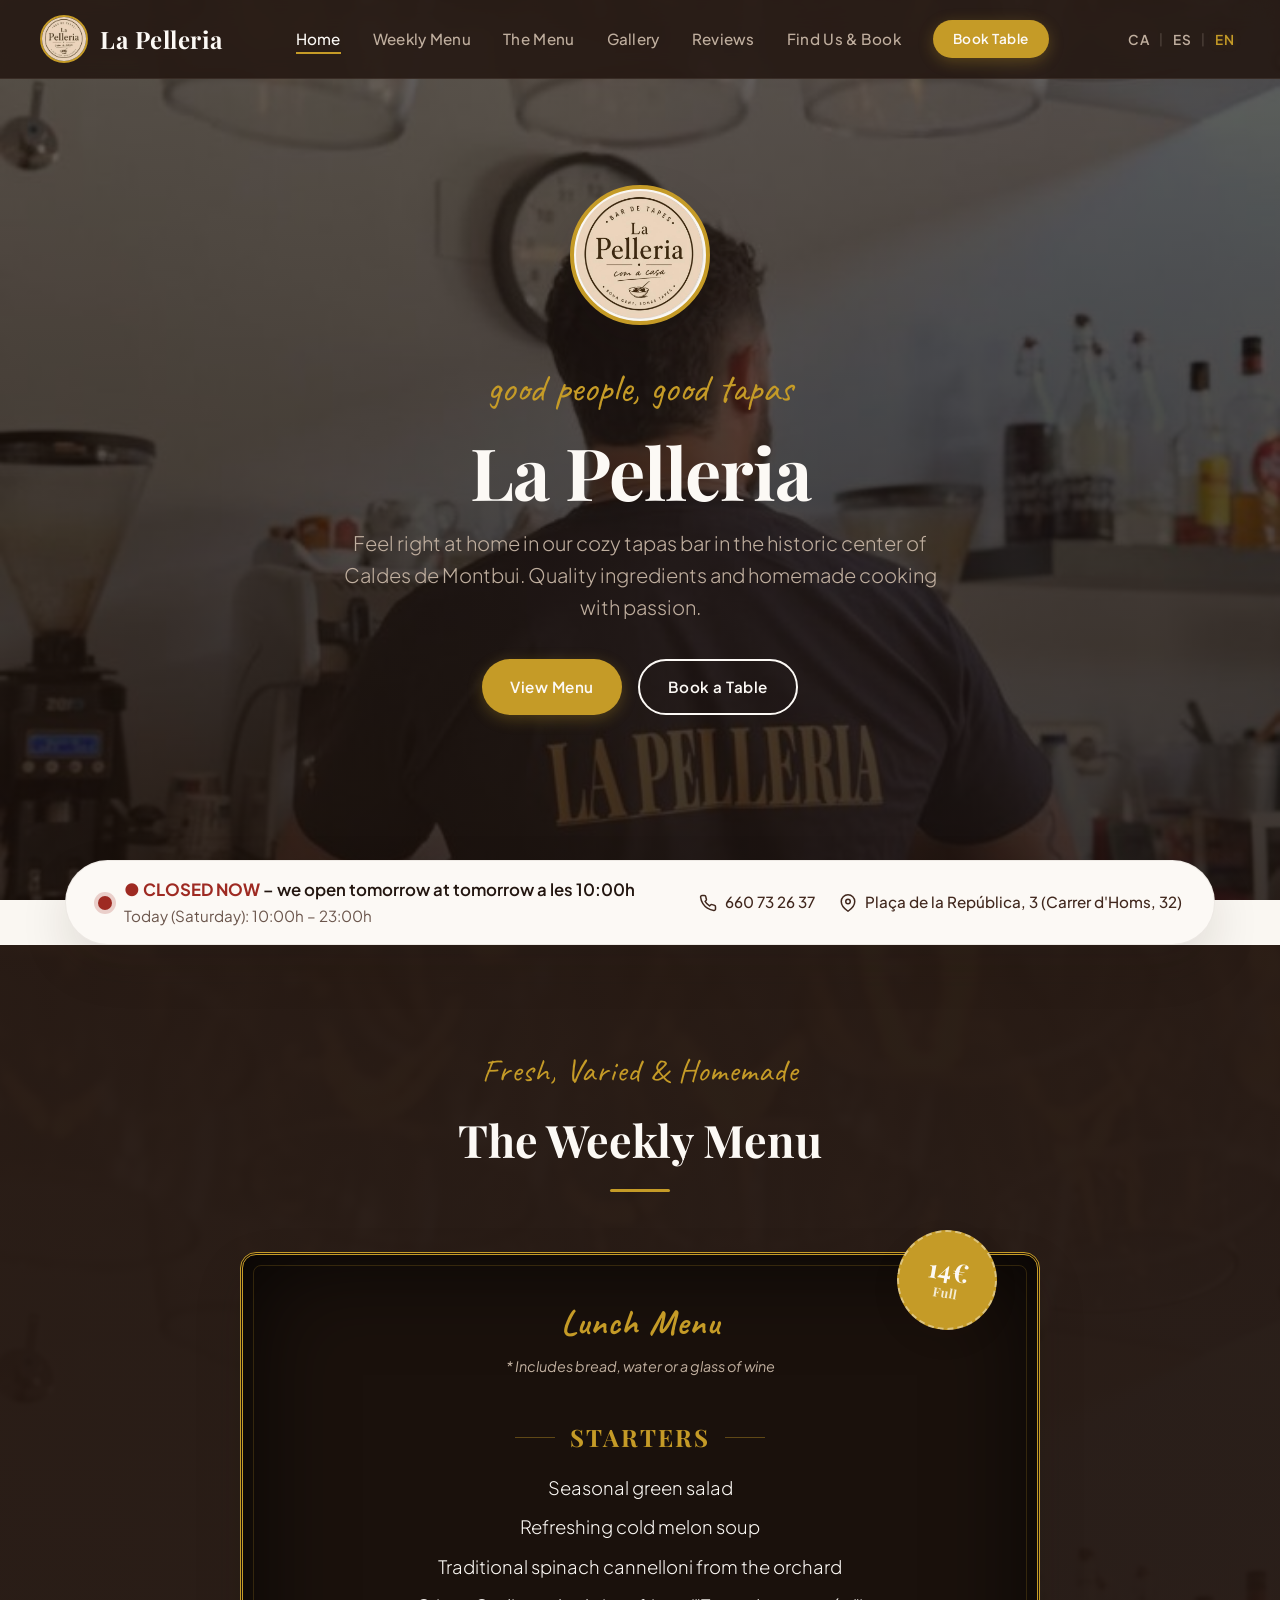
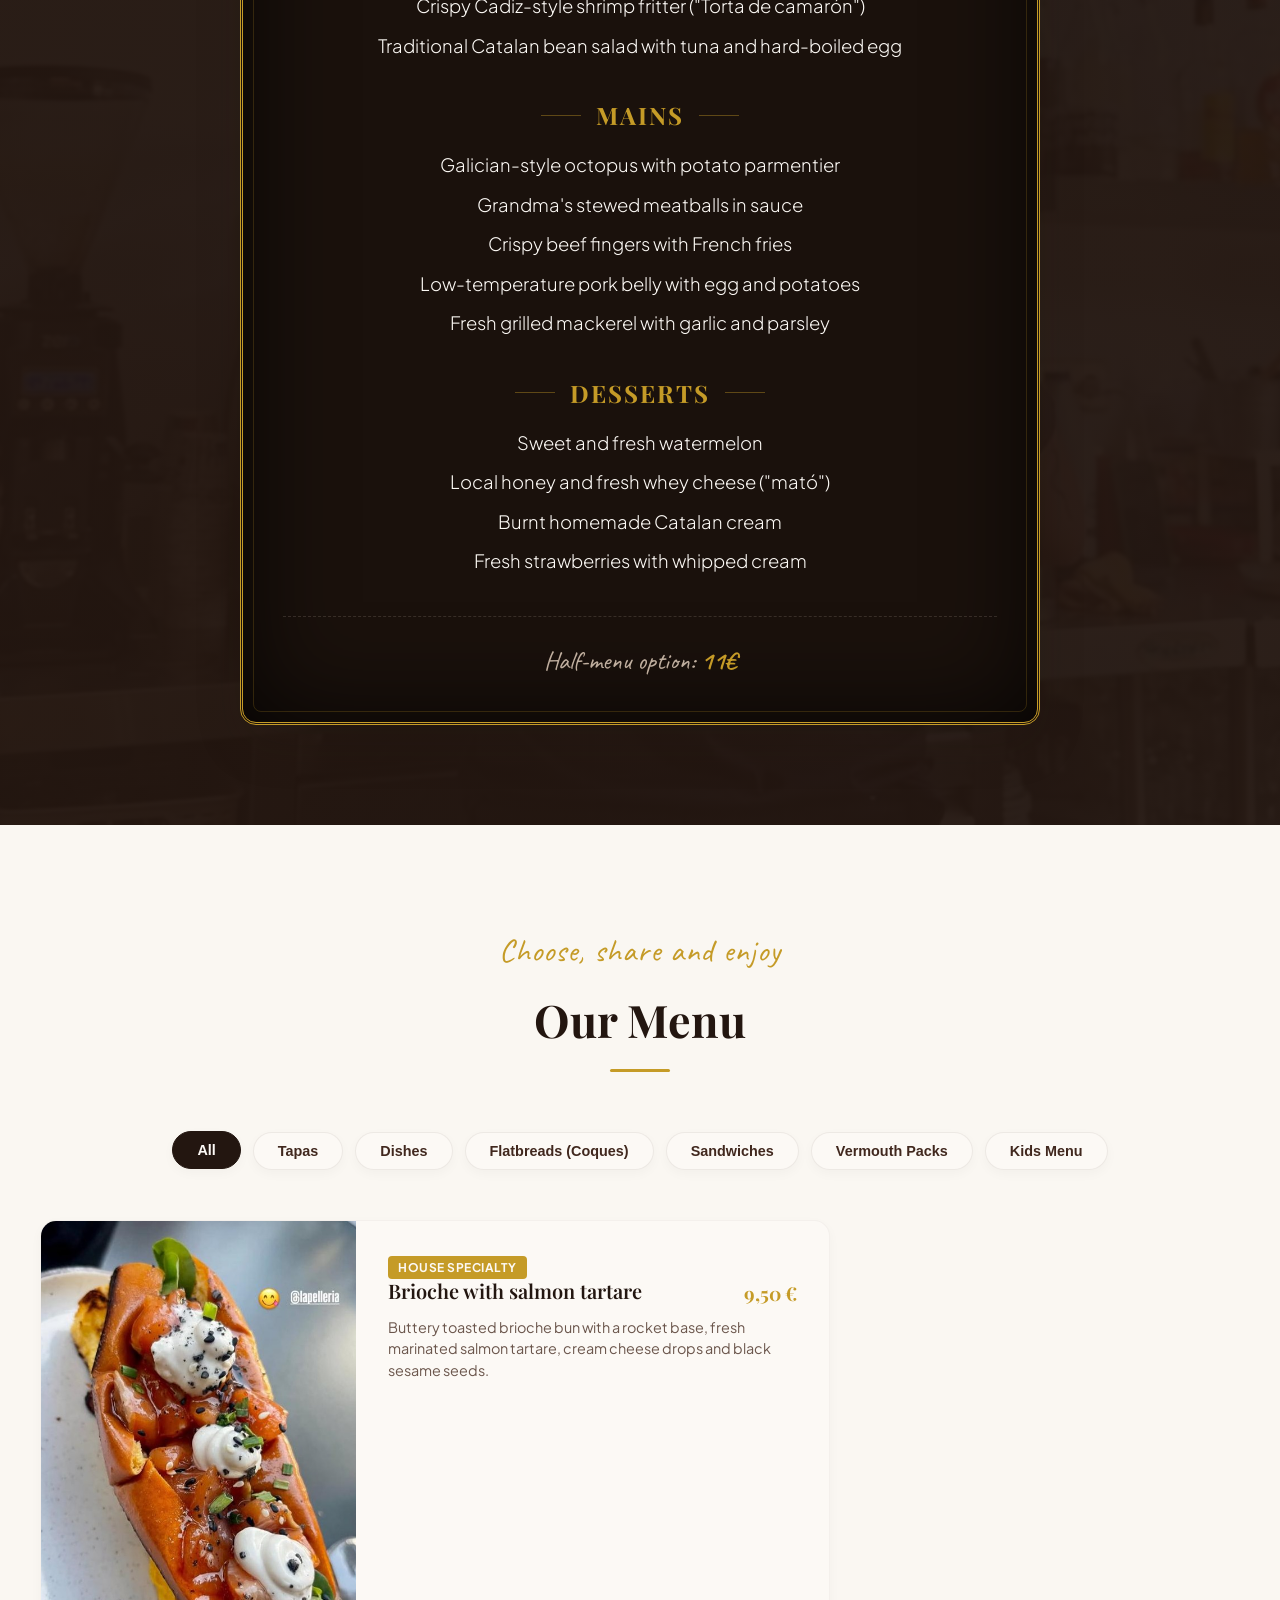
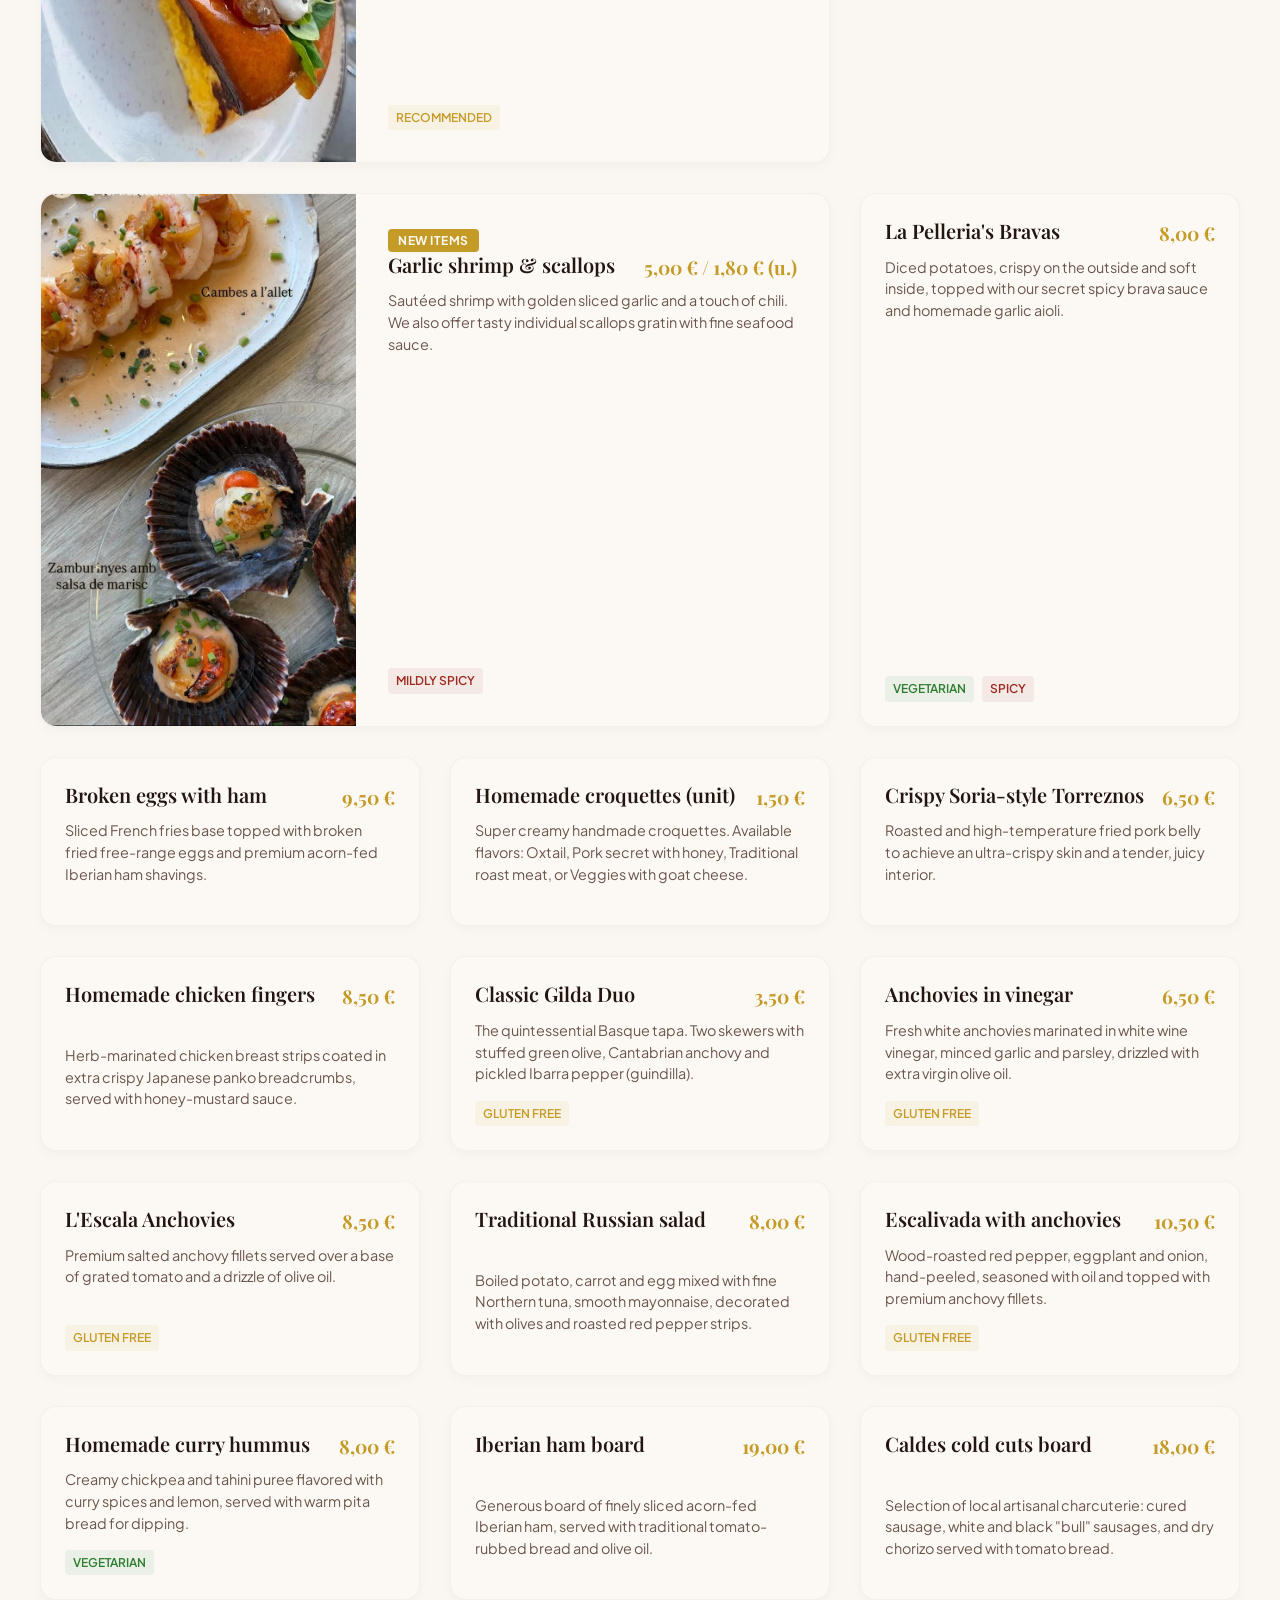
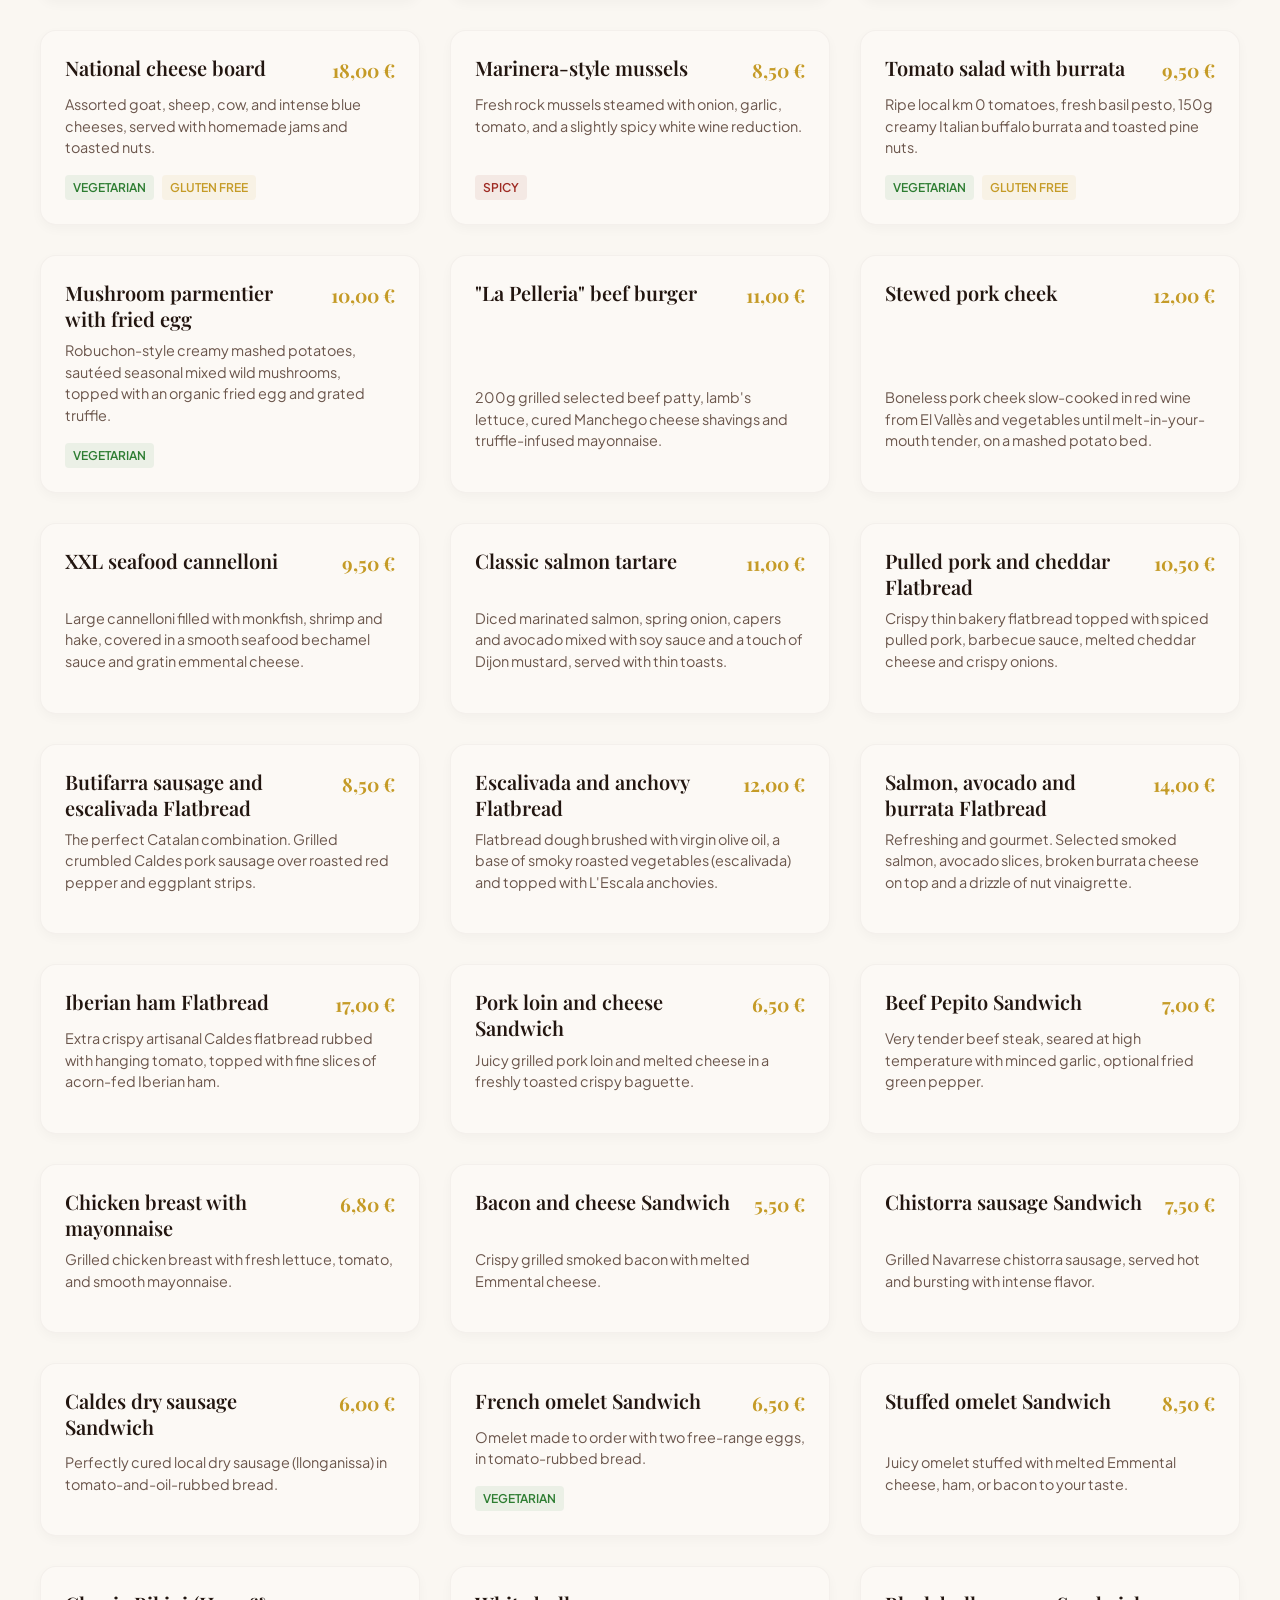
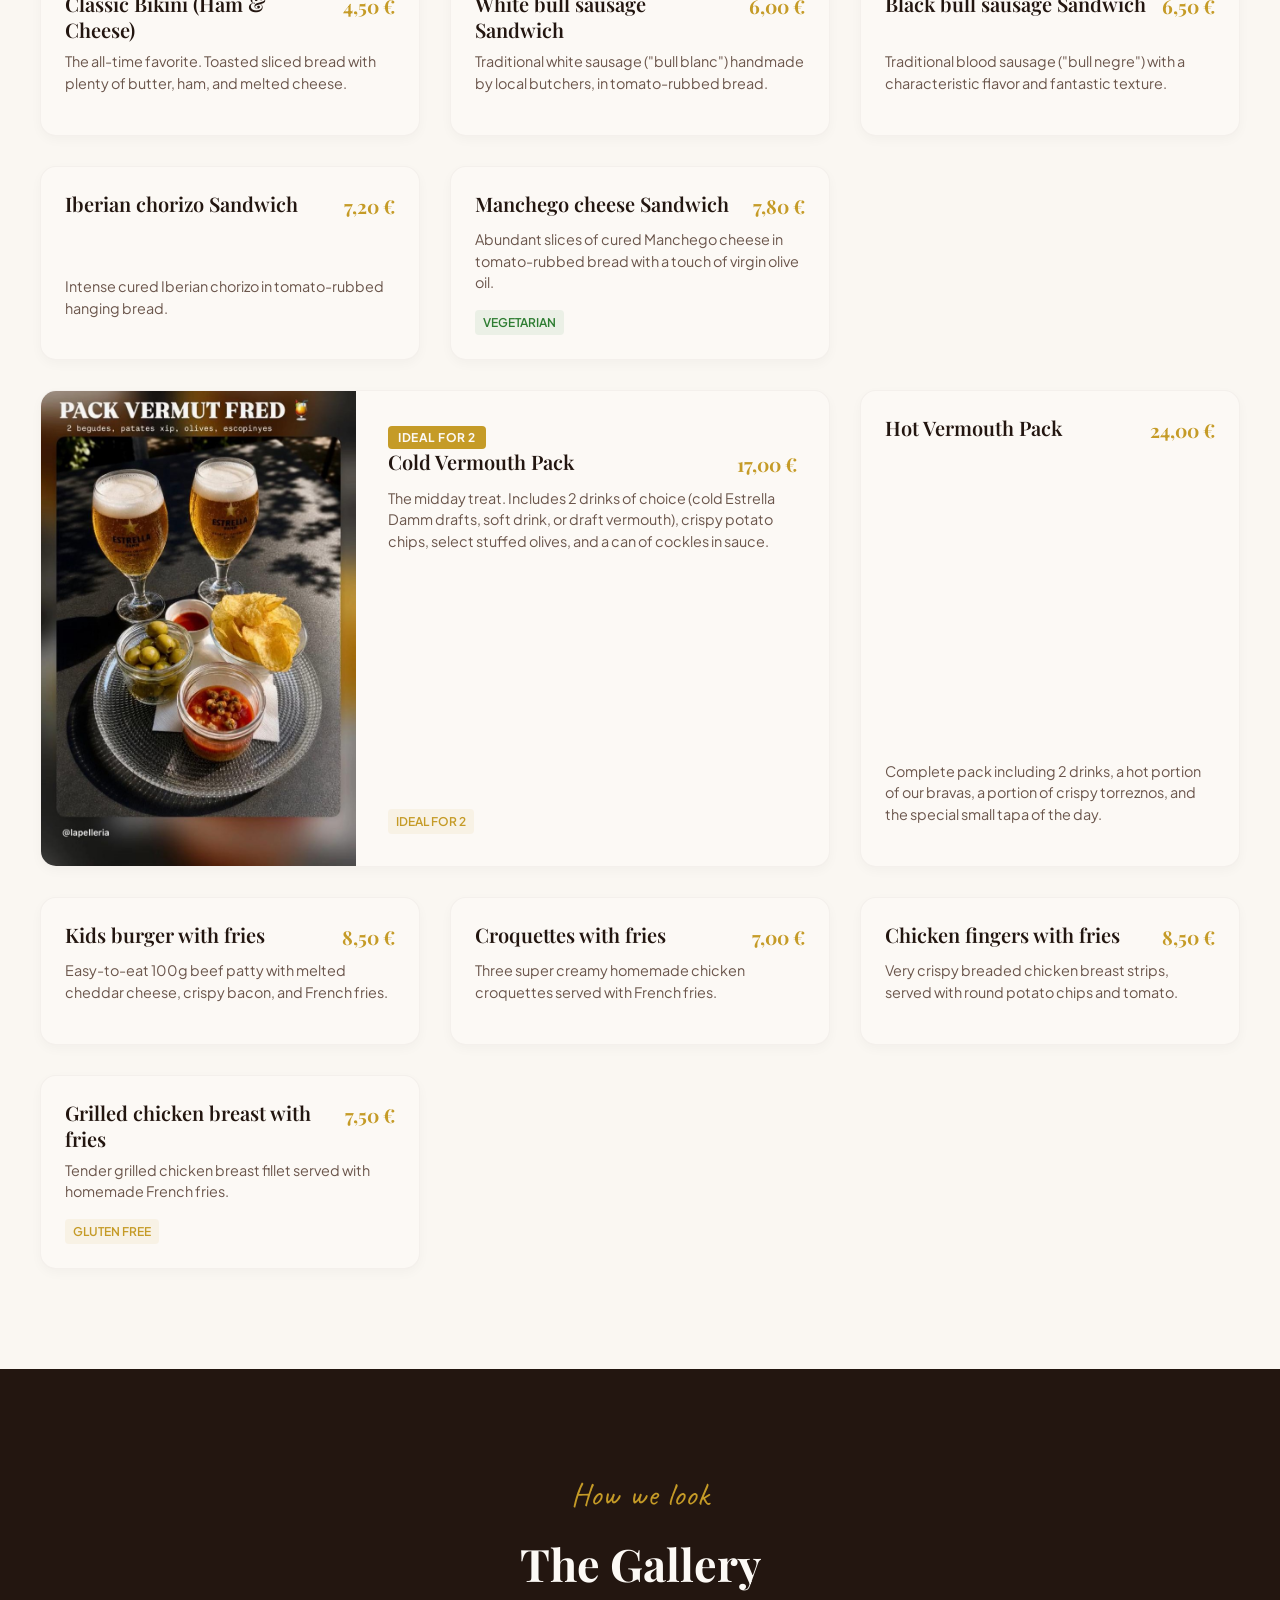
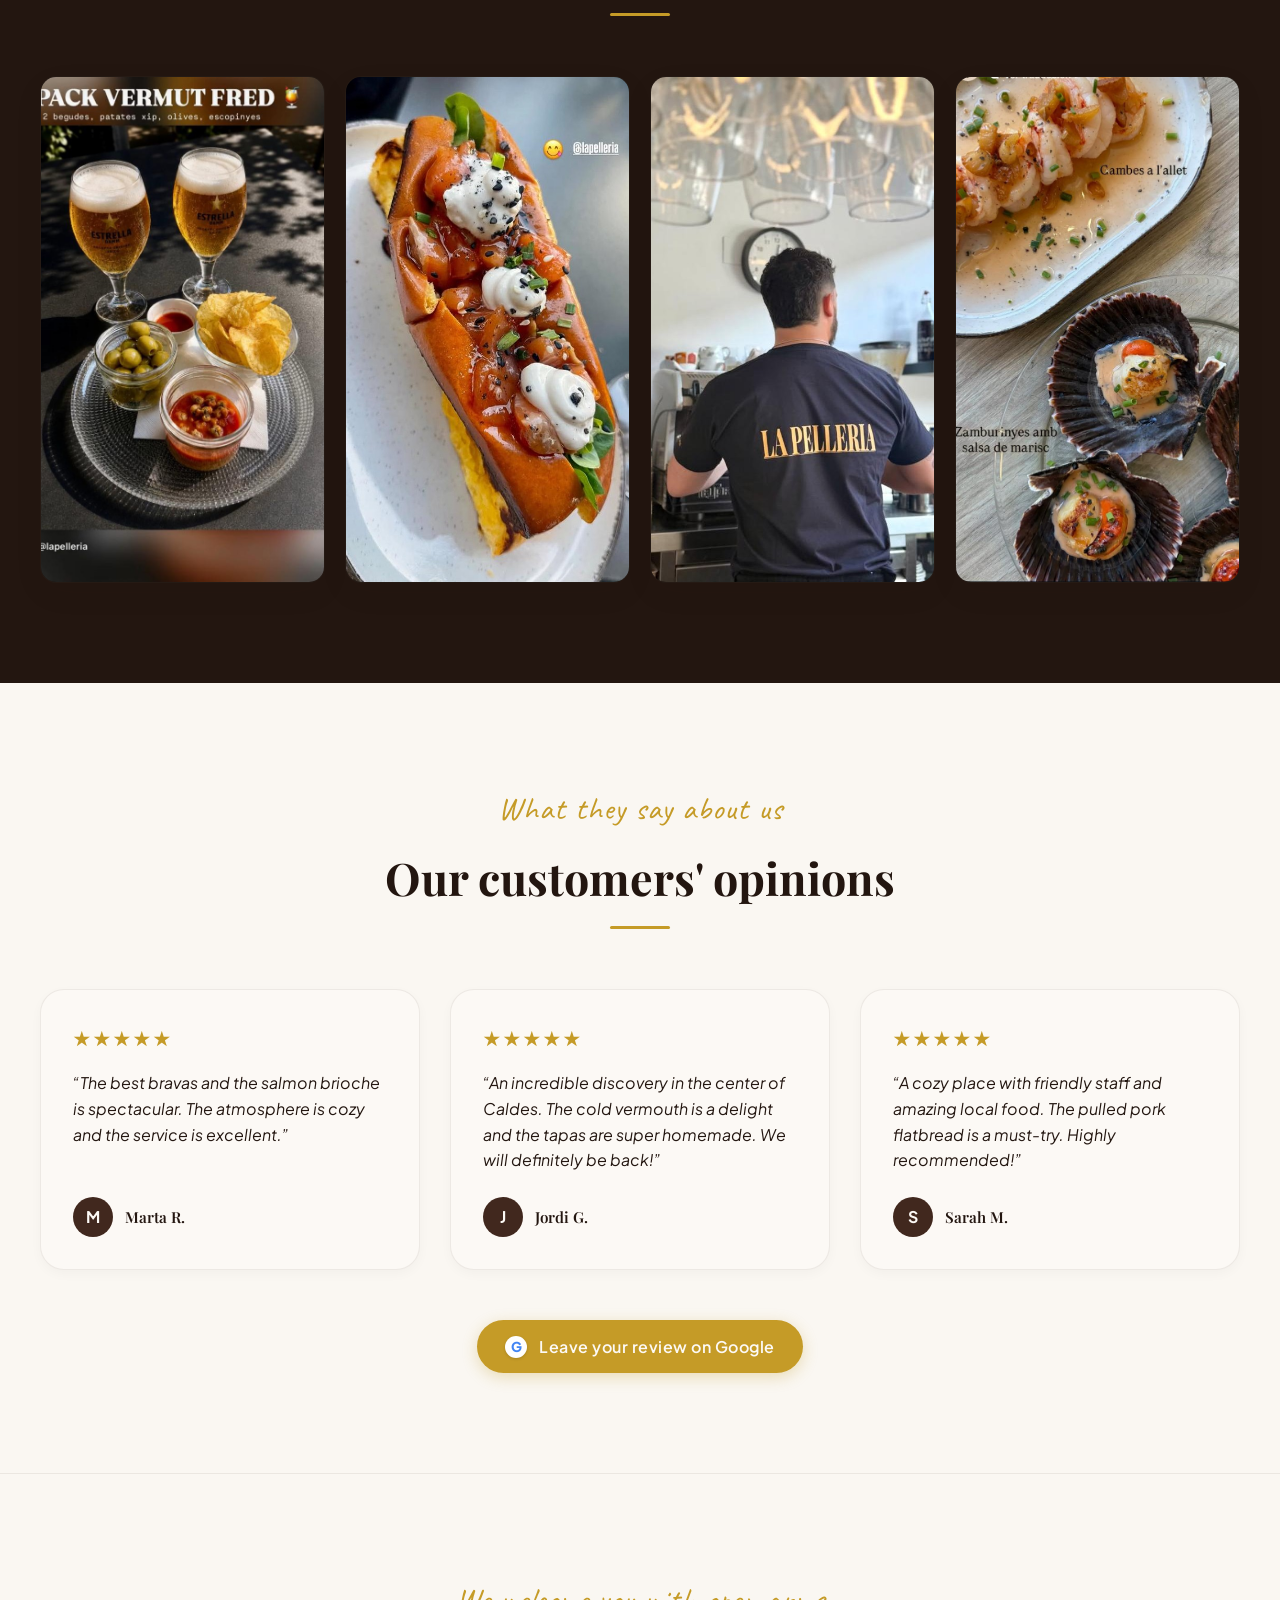
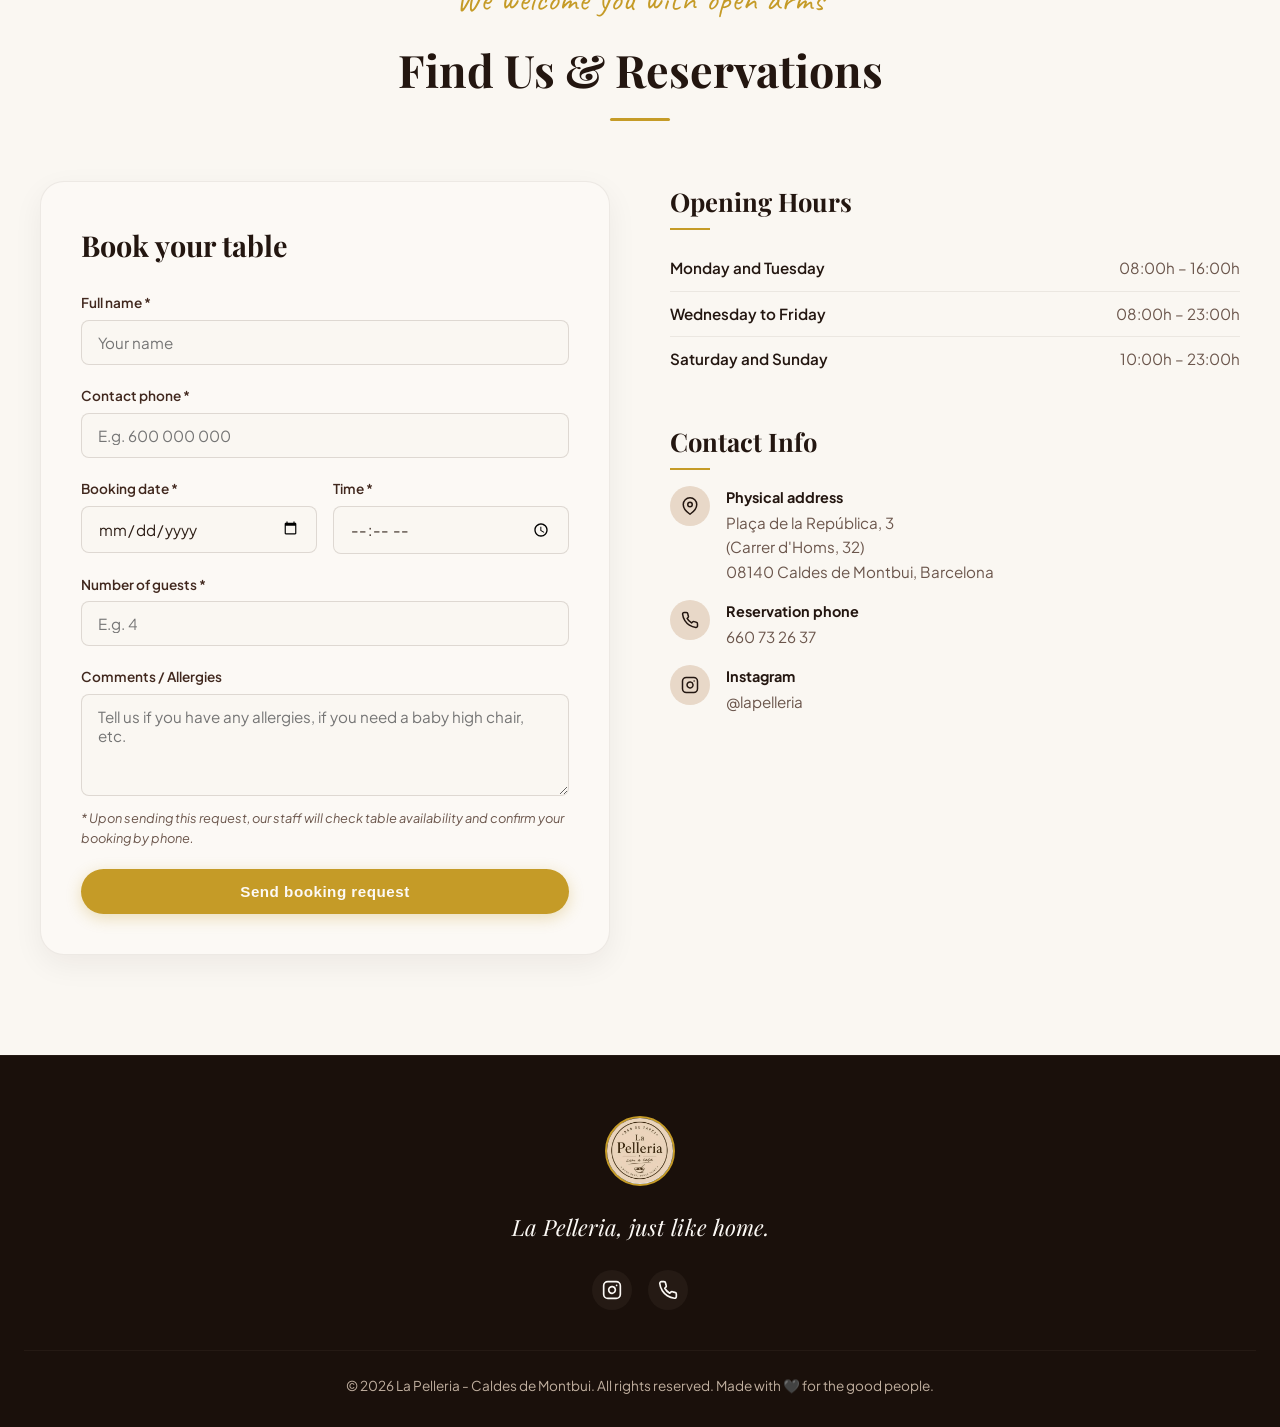
==== index.html @ 3029936e "Ubicació" ====
<!DOCTYPE html>
<html lang="ca">
<head>
    <meta charset="UTF-8">
    <meta name="viewport" content="width=device-width, initial-scale=1.0">
    
    <!-- SEO Meta Tags -->
    <title>La Pelleria | Bar de Tapes a Caldes de Montbui - Com a casa</title>
    <meta name="description" content="Benvinguts a La Pelleria, el teu bar de tapes i restaurant a Caldes de Montbui. Vine a gaudir de les nostres tapes casolanes, coques, entrepans i un menú setmanal exquisit. Bona gent, bones tapes!">
    <meta name="keywords" content="La Pelleria, Caldes de Montbui, bar de tapes, restaurant, menú setmanal, coques, entrepans, menjar casolà, tapes Caldes">
    <meta name="author" content="La Pelleria">
    
    <!-- Open Graph / Facebook -->
    <meta property="og:type" content="website">
    <meta property="og:title" content="La Pelleria | Bar de Tapes a Caldes de Montbui">
    <meta property="og:description" content="Menjar casolà i tapes exquisides en un ambient familiar i acollidor. Consulta la nostra carta i menú setmanal!">
    <meta property="og:image" content="assets/logo.jpg">
    
    <!-- Twitter -->
    <meta property="twitter:card" content="summary_large_image">
    <meta property="twitter:title" content="La Pelleria | Bar de Tapes a Caldes de Montbui">
    <meta property="twitter:description" content="Menjar casolà i tapes exquisides en un ambient familiar i acollidor. Consulta la nostra carta i menú setmanal!">
    <meta property="twitter:image" content="assets/logo.jpg">

    <!-- Favicon -->
    <link rel="icon" type="image/jpeg" href="assets/logo.jpg">

    <!-- Estils -->
    <link rel="stylesheet" href="styles.css?v=1.0.1">
</head>
<body>

    <!-- ==========================================
         HEADER / NAVEGACIÓ
         ========================================== -->
    <header class="header" id="header">
        <div class="container">
            <a href="#inici" class="logo-nav" id="nav-logo-link">
                <img src="assets/logo.jpg" alt="Logo La Pelleria" id="nav-logo-img">
                <span id="nav-brand-name">La Pelleria</span>
            </a>
            
            <button class="nav-toggle" id="nav-toggle" aria-label="Obrir menú de navegació">
                <svg width="24" height="24" viewBox="0 0 24 24" fill="none" stroke="currentColor" stroke-width="2.5" stroke-linecap="round" stroke-linejoin="round"><line x1="3" y1="12" x2="21" y2="12"></line><line x1="3" y1="6" x2="21" y2="6"></line><line x1="3" y1="18" x2="21" y2="18"></line></svg>
            </button>
            
            <nav style="display: flex; align-items: center; gap: 24px;">
                <ul class="nav-menu" id="nav-menu">
                    <li><a href="#inici" class="nav-link active" id="link-inici" data-i18n="nav_home">Inici</a></li>
                    <li><a href="#menu-setmanal" class="nav-link" id="link-menu-setmanal" data-i18n="nav_weekly">Menú Setmanal</a></li>
                    <li><a href="#carta" class="nav-link" id="link-carta" data-i18n="nav_carta">La Carta</a></li>
                    <li><a href="#galeria" class="nav-link" id="link-galeria" data-i18n="nav_gallery">Galeria</a></li>
                    <li><a href="#opinions" class="nav-link" id="link-opinions" data-i18n="nav_opinions">Opinions</a></li>
                    <li><a href="#contacte" class="nav-link" id="link-contacte" data-i18n="nav_contact">On som & Reserves</a></li>
                    <!-- Selector d'idioma responsive per a mòbils -->
                    <li class="lang-selector-mobile">
                        <div class="lang-selector">
                            <button class="lang-btn active" data-lang="ca">CA</button>
                            <span class="lang-separator">|</span>
                            <button class="lang-btn" data-lang="es">ES</button>
                            <span class="lang-separator">|</span>
                            <button class="lang-btn" data-lang="en">EN</button>
                        </div>
                    </li>
                    <li><a href="#reserva-form-section" class="btn btn-primary" style="padding: 8px 20px; font-size: 0.85rem;" id="nav-btn-reserva" data-i18n="nav_book_btn">Reservar</a></li>
                </ul>
            </nav>

            <!-- Selector d'idioma d'escriptori -->
            <div class="lang-selector lang-selector-desktop">
                <button class="lang-btn active" data-lang="ca">CA</button>
                <span class="lang-separator">|</span>
                <button class="lang-btn" data-lang="es">ES</button>
                <span class="lang-separator">|</span>
                <button class="lang-btn" data-lang="en">EN</button>
            </div>
        </div>
    </header>

    <!-- ==========================================
         HERO SECTION
         ========================================== -->
    <section class="hero" id="inici">
        <div class="hero-content">
            <div class="hero-logo-container">
                <img src="assets/logo.jpg" alt="La Pelleria" class="hero-logo" id="hero-logo-img">
            </div>
            <span class="hero-tagline" id="hero-tagline-text" data-i18n="hero_tagline">bona gent, bones tapes</span>
            <h1 class="hero-title" id="hero-main-title">La Pelleria</h1>
            <p class="hero-desc" id="hero-description" data-i18n="hero_desc">Sente't com a casa en el nostre acollidor bar de tapes al centre històric de Caldes de Montbui. Productes de qualitat i cuina casolana amb passió.</p>
            <div class="hero-actions">
                <a href="#carta" class="btn btn-primary" id="hero-action-carta" data-i18n="hero_view_menu">Veure la Carta</a>
                <a href="#reserva-form-section" class="btn btn-secondary" id="hero-action-reserves" data-i18n="hero_book_table">Reservar Taula</a>
            </div>
        </div>
    </section>

    <!-- ==========================================
         BARRA D'ESTAT DINÀMICA (OBERT/TANCAT)
         ========================================== -->
    <div class="status-bar-wrapper">
        <div class="status-bar" id="status-bar">
            <div class="status-info">
                <div class="status-dot" id="status-dot"></div>
                <div class="status-text-group">
                    <div class="status-text" id="status-text">Comprovant estat...</div>
                    <div class="status-hours" id="status-hours">Horari d'avui: carregant...</div>
                </div>
            </div>
            <div class="status-contact-quick">
                <a href="tel:660732637" class="status-contact-item" id="quick-call">
                    <svg width="18" height="18" viewBox="0 0 24 24" fill="none" stroke="currentColor" stroke-width="2" stroke-linecap="round" stroke-linejoin="round"><path d="M22 16.92v3a2 2 0 0 1-2.18 2 19.79 19.79 0 0 1-8.63-3.07 19.5 19.5 0 0 1-6-6 19.79 19.79 0 0 1-3.07-8.67A2 2 0 0 1 4.11 2h3a2 2 0 0 1 2 1.72 12.84 12.84 0 0 0 .7 2.81 2 2 0 0 1-.45 2.11L8.09 9.91a16 16 0 0 0 6 6l1.27-1.27a2 2 0 0 1 2.11-.45 12.84 12.84 0 0 0 2.81.7A2 2 0 0 1 22 16.92z"></path></svg>
                    <span>660 73 26 37</span>
                </a>
                <a href="https://www.google.com/maps/search/?api=1&query=La+Pelleria+Caldes+de+Montbui" target="_blank" class="status-contact-item" id="quick-address">
                    <svg width="18" height="18" viewBox="0 0 24 24" fill="none" stroke="currentColor" stroke-width="2" stroke-linecap="round" stroke-linejoin="round"><path d="M21 10c0 7-9 13-9 13s-9-6-9-13a9 9 0 0 1 18 0z"></path><circle cx="12" cy="10" r="3"></circle></svg>
                    <span>Plaça de la República, 3 (Carrer d'Homs, 32)</span>
                </a>
            </div>
        </div>
    </div>

    <!-- ==========================================
         MENÚ SETMANAL
         ========================================== -->
    <section class="weekly-menu-section" id="menu-setmanal">
        <div class="container">
            <div class="section-header">
                <span class="section-subtitle" data-i18n="weekly_subtitle">Fresquet, Variat i Casolà</span>
                <h2 class="section-title" data-i18n="weekly_title">El Menú Setmanal</h2>
            </div>
            
            <div class="weekly-board" id="weekly-board">
                <!-- Preu -->
                <div class="board-badge-price" id="board-price-badge">
                    <span>14€</span>
                    <span data-i18n="weekly_sencer">Sencer</span>
                </div>
                
                <div class="board-header">
                    <h3 class="board-subtitle" id="board-subtitle-text" data-i18n="weekly_board_subtitle">Menú de Migdia</h3>
                    <p class="board-inclusion" id="board-inclusion-details" data-i18n="weekly_board_inclusion">* Inclou pa, aigua o copa de vi</p>
                </div>
                
                <div class="board-courses">
                    <!-- Primers -->
                    <div class="course-category" id="course-primers">
                        <h4 class="course-title" data-i18n="weekly_primers">Primers</h4>
                        <ul class="course-list">
                            <li class="course-item">Amanida verda de temporada</li>
                            <li class="course-item">Sopa freda de meló refrescant</li>
                            <li class="course-item">Caneló tradicional d'espinacs de l'hort</li>
                            <li class="course-item">Cruixent "Torta de camarón" estil gadità</li>
                            <li class="course-item">Empedrat català amb tonyina i ou dur</li>
                        </ul>
                    </div>
                    
                    <!-- Segons -->
                    <div class="course-category" id="course-segons">
                        <h4 class="course-title" data-i18n="weekly_segons">Segons</h4>
                        <ul class="course-list">
                            <li class="course-item">Pop a la gallega amb parmentier de patata</li>
                            <li class="course-item">Mandonguilles de la iaia guisades amb salsa</li>
                            <li class="course-item">Fingers de vedella cruixents amb patates fregides</li>
                            <li class="course-item">Cansalada a baixa temperatura amb ou i patates</li>
                            <li class="course-item">Verat fresc a la planxa amb all i julivert</li>
                        </ul>
                    </div>
                    
                    <!-- Postres -->
                    <div class="course-category" id="course-postres">
                        <h4 class="course-title" data-i18n="weekly_postres">Postres</h4>
                        <ul class="course-list">
                            <li class="course-item">Síndria ben dolça i fresca</li>
                            <li class="course-item">Mel i mató artesà local</li>
                            <li class="course-item">Crema catalana casolana cremada</li>
                            <li class="course-item">Maduixes fresques amb nata muntada</li>
                        </ul>
                    </div>
                </div>
                
                <div class="board-footer">
                    <p class="half-menu-price" id="half-menu-price-text" data-i18n="weekly_half_menu">Opció de mig menú: <strong>11€</strong></p>
                </div>
            </div>
        </div>
    </section>

    <!-- ==========================================
         LA CARTA INTERACTIVA
         ========================================== -->
    <section class="carta-section" id="carta">
        <div class="container">
            <div class="section-header">
                <span class="section-subtitle" data-i18n="carta_subtitle">Tria, comparteix i gaudeix</span>
                <h2 class="section-title" data-i18n="carta_title">La Nostra Carta</h2>
            </div>
            
            <!-- Filtres per categories -->
            <div class="menu-filters" id="menu-filters">
                <button class="filter-btn active" data-category="all" id="filter-all" data-i18n="filter_all">Tot</button>
                <button class="filter-btn" data-category="tapes" id="filter-tapes" data-i18n="filter_tapes">Les Tapes</button>
                <button class="filter-btn" data-category="plats" id="filter-plats" data-i18n="filter_plats">Els Plats</button>
                <button class="filter-btn" data-category="coques" id="filter-coques" data-i18n="filter_coques">Les Coques</button>
                <button class="filter-btn" data-category="entrepans" id="filter-entrepans" data-i18n="filter_entrepans">Entrepans</button>
                <button class="filter-btn" data-category="vermut" id="filter-vermut" data-i18n="filter_vermut">Packs Vermut</button>
                <button class="filter-btn" data-category="infantil" id="filter-infantil" data-i18n="filter_infantil">Per als més petits</button>
            </div>
            
            <!-- Graella de plats de la carta -->
            <div class="menu-grid" id="menu-grid">
                
                <!-- FEATURED ITEM: Brioche -->
                <div class="menu-item-card featured-card" data-category="tapes" id="item-brioche">
                    <div class="featured-img-container">
                        <img src="assets/galeria-brioche.jpg" alt="Brioche amb tàrtar de salmó" loading="lazy">
                    </div>
                    <div class="featured-content">
                        <div>
                            <span class="featured-tag" data-i18n="badge_featured">Destacat de la casa</span>
                            <div class="menu-item-header">
                                <h3 class="menu-item-title" data-i18n="item_brioche_title">Brioix amb tàrtar de salmó</h3>
                                <span class="menu-item-price">9,50 €</span>
                            </div>
                            <p class="menu-item-desc" data-i18n="item_brioche_desc">Pa brioix mantegós i torrat amb una base de ruca, tàrtar de salmó marinat fresc i decorat amb gotes de formatge crema i sèsam negre.</p>
                        </div>
                        <div class="menu-item-meta">
                            <span class="diet-badge gf" data-i18n="badge_recomanat">Recomanat</span>
                        </div>
                    </div>
                </div>

                <!-- FEATURED ITEM: Gambes & Zamburinyes -->
                <div class="menu-item-card featured-card" data-category="tapes" id="item-gambes-zamburinyes">
                    <div class="featured-img-container">
                        <img src="assets/galeria-gambes-zamburinyes.jpg" alt="Gambes a l'allet i zamburinyes" loading="lazy">
                    </div>
                    <div class="featured-content">
                        <div>
                            <span class="featured-tag" data-i18n="badge_new">Novetats</span>
                            <div class="menu-item-header">
                                <h3 class="menu-item-title" data-i18n="item_gambes_title">Gambes a l'allet & Zamburinyes</h3>
                                <span class="menu-item-price">5,00 € / 1,80 € (u.)</span>
                            </div>
                            <p class="menu-item-desc" data-i18n="item_gambes_desc">Gambes saltades amb alls laminats daurats i un toc de bitxo. També oferim saboroses zamburinyes individuals gratinades amb salsa de marisc fina.</p>
                        </div>
                        <div class="menu-item-meta">
                            <span class="diet-badge spicy" data-i18n="badge_picant">Toc picant</span>
                        </div>
                    </div>
                </div>

                <!-- TAPES -->
                <div class="menu-item-card" data-category="tapes" id="item-braves">
                    <div class="menu-item-header">
                        <h3 class="menu-item-title" data-i18n="item_braves_title">Braves de La Pelleria</h3>
                        <span class="menu-item-price">8,00 €</span>
                    </div>
                    <p class="menu-item-desc" data-i18n="item_braves_desc">Patates tallades a daus, cruixents per fora i toves per dins, amb la nostra salsa brava secreta picanteta i allioli casolà.</p>
                    <div class="menu-item-meta">
                        <span class="diet-badge veggie" data-i18n="badge_veggie">Vegetarià</span>
                        <span class="diet-badge spicy" data-i18n="badge_spicy">Picant</span>
                    </div>
                </div>

                <div class="menu-item-card" data-category="tapes" id="item-ous-estrellats">
                    <div class="menu-item-header">
                        <h3 class="menu-item-title" data-i18n="item_ous_title">Ous estrellats amb pernil</h3>
                        <span class="menu-item-price">9,50 €</span>
                    </div>
                    <p class="menu-item-desc" data-i18n="item_ous_desc">Base de patates fregides a rodanxes, ous de pagès ferrats trencats per sobre i encenalls de pernil ibèric de gla de primera qualitat.</p>
                </div>

                <div class="menu-item-card" data-category="tapes" id="item-croquetes">
                    <div class="menu-item-header">
                        <h3 class="menu-item-title" data-i18n="item_croquetes_title">Croquetes casolanes (unitat)</h3>
                        <span class="menu-item-price">1,50 €</span>
                    </div>
                    <p class="menu-item-desc" data-i18n="item_croquetes_desc">Massa super cremosa elaborada a mà. Sabors disponibles: Cua de bou, Secret amb mel, Rostit tradicional, o Verdures amb formatge de cabra.</p>
                </div>

                <div class="menu-item-card" data-category="tapes" id="item-torreznos">
                    <div class="menu-item-header">
                        <h3 class="menu-item-title" data-i18n="item_torreznos_title">Torreznos cruixents</h3>
                        <span class="menu-item-price">6,50 €</span>
                    </div>
                    <p class="menu-item-desc" data-i18n="item_torreznos_desc">Panceta de porc de Sòria rostida i fregida a alta temperatura per aconseguir una pellassa hiper cruixent i un interior melós.</p>
                </div>

                <div class="menu-item-card" data-category="tapes" id="item-fingers-pollastre">
                    <div class="menu-item-header">
                        <h3 class="menu-item-title" data-i18n="item_fingers_title">Fingers de pollastre casolans</h3>
                        <span class="menu-item-price">8,50 €</span>
                    </div>
                    <p class="menu-item-desc" data-i18n="item_fingers_desc">Tires de pit de pollastre marinades amb herbes, arrebossades amb panko japonès súper cruixent i servides amb salsa de mel i mostassa.</p>
                </div>

                <div class="menu-item-card" data-category="tapes" id="item-gildes">
                    <div class="menu-item-header">
                        <h3 class="menu-item-title" data-i18n="item_gildes_title">Dúo de gildes clàssiques</h3>
                        <span class="menu-item-price">3,50 €</span>
                    </div>
                    <p class="menu-item-desc" data-i18n="item_gildes_desc">La tapa basca per excel·lència. Dues broquetes d'oliva verda farcida, anxova del Cantàbric en salaó i bitxo d'Ibarra en vinagre (guindilla).</p>
                    <div class="menu-item-meta">
                        <span class="diet-badge gf" data-i18n="badge_gf">Sense gluten</span>
                    </div>
                </div>

                <div class="menu-item-card" data-category="tapes" id="item-seitons">
                    <div class="menu-item-header">
                        <h3 class="menu-item-title" data-i18n="item_seitons_title">Seitons en vinagre</h3>
                        <span class="menu-item-price">6,50 €</span>
                    </div>
                    <p class="menu-item-desc" data-i18n="item_seitons_desc">Seitons frescos marinats en vinagre de vi blanc, all i julivert picat, banyats en oli d'oliva verge extra.</p>
                    <div class="menu-item-meta">
                        <span class="diet-badge gf" data-i18n="badge_gf">Sense gluten</span>
                    </div>
                </div>

                <div class="menu-item-card" data-category="tapes" id="item-anxoves">
                    <div class="menu-item-header">
                        <h3 class="menu-item-title" data-i18n="item_anxoves_title">Anxoves de l'Escala</h3>
                        <span class="menu-item-price">8,50 €</span>
                    </div>
                    <p class="menu-item-desc" data-i18n="item_anxoves_desc">Filets de primera qualitat en salaó, servits sobre una base de tomàquet ratllat i un rajolí d'oli d'oliva.</p>
                    <div class="menu-item-meta">
                        <span class="diet-badge gf" data-i18n="badge_gf">Sense gluten</span>
                    </div>
                </div>

                <div class="menu-item-card" data-category="tapes" id="item-russa">
                    <div class="menu-item-header">
                        <h3 class="menu-item-title" data-i18n="item_russa_title">Amanida russa tradicional</h3>
                        <span class="menu-item-price">8,00 €</span>
                    </div>
                    <p class="menu-item-desc" data-i18n="item_russa_desc">Patata, pastanaga i ou bullits, barrejats amb bona tonyina del Nord, maionesa suau i decorat amb olives i tires de pebrot escalivat.</p>
                </div>

                <div class="menu-item-card" data-category="tapes" id="item-escalivada-anxoves">
                    <div class="menu-item-header">
                        <h3 class="menu-item-title" data-i18n="item_escalivada_title">Escalivada amb anxoves</h3>
                        <span class="menu-item-price">10,50 €</span>
                    </div>
                    <p class="menu-item-desc" data-i18n="item_escalivada_desc">Pebrot vermell, albergínia i ceba rostits a la llenya i pelats a mà, amanits amb oli i coberts amb filets d'anxova premium.</p>
                    <div class="menu-item-meta">
                        <span class="diet-badge gf" data-i18n="badge_gf">Sense gluten</span>
                    </div>
                </div>

                <div class="menu-item-card" data-category="tapes" id="item-hummus">
                    <div class="menu-item-header">
                        <h3 class="menu-item-title" data-i18n="item_hummus_title">Hummus de curri casolà</h3>
                        <span class="menu-item-price">8,00 €</span>
                    </div>
                    <p class="menu-item-desc" data-i18n="item_hummus_desc">Puré cremós de cigrons i tahina aromatitzat amb espècies de curri i llimona, servit amb pa de pita calent per dipejar.</p>
                    <div class="menu-item-meta">
                        <span class="diet-badge veggie" data-i18n="badge_veggie">Vegetarià</span>
                    </div>
                </div>

                <div class="menu-item-card" data-category="tapes" id="item-taula-pernil">
                    <div class="menu-item-header">
                        <h3 class="menu-item-title" data-i18n="item_taula_pernil_title">Taula de pernil ibèric</h3>
                        <span class="menu-item-price">19,00 €</span>
                    </div>
                    <p class="menu-item-desc" data-i18n="item_taula_pernil_desc">Generosa taula de pernil ibèric de gla tallat fi, acompanyat de llesques de pa de pagès amb tomàquet i oli.</p>
                </div>

                <div class="menu-item-card" data-category="tapes" id="item-taula-embotits">
                    <div class="menu-item-header">
                        <h3 class="menu-item-title" data-i18n="item_taula_embotits_title">Taula d'embotits de Caldes</h3>
                        <span class="menu-item-price">18,00 €</span>
                    </div>
                    <p class="menu-item-desc" data-i18n="item_taula_embotits_desc">Selecció d'embotits artesanals locals de la comarca: llonganissa, bull blanc i negre, i xoriç sec amb pa amb tomàquet.</p>
                </div>

                <div class="menu-item-card" data-category="tapes" id="item-taula-formatges">
                    <div class="menu-item-header">
                        <h3 class="menu-item-title" data-i18n="item_taula_formatges_title">Taula de formatges nacionals</h3>
                        <span class="menu-item-price">18,00 €</span>
                    </div>
                    <p class="menu-item-desc" data-i18n="item_taula_formatges_desc">Formatges variats de cabra, ovella, vaca i un blau intens, acompanyats de melmelades casolanes i fruits secs torrats.</p>
                    <div class="menu-item-meta">
                        <span class="diet-badge veggie" data-i18n="badge_veggie">Vegetarià</span>
                        <span class="diet-badge gf" data-i18n="badge_gf">Sense gluten</span>
                    </div>
                </div>

                <div class="menu-item-card" data-category="tapes" id="item-musclos">
                    <div class="menu-item-header">
                        <h3 class="menu-item-title" data-i18n="item_musclos_title">Musclos a la marinera</h3>
                        <span class="menu-item-price">8,50 €</span>
                    </div>
                    <p class="menu-item-desc" data-i18n="item_musclos_desc">Musclos frescos de roca cuinats al vapor amb ceba, all, tomàquet i una reducció de vi blanc lleugerament picant.</p>
                    <div class="menu-item-meta">
                        <span class="diet-badge spicy" data-i18n="badge_spicy">Picant</span>
                    </div>
                </div>

                <!-- PLATS -->
                <div class="menu-item-card" data-category="plats" id="item-amanida-burrata">
                    <div class="menu-item-header">
                        <h3 class="menu-item-title" data-i18n="item_amanida_burrata_title">Amanida de tomàquets amb burrata</h3>
                        <span class="menu-item-price">9,50 €</span>
                    </div>
                    <p class="menu-item-desc" data-i18n="item_amanida_burrata_desc">Tomàquets madurs de km 0, pesto fresc d'alfàbrega, burrata de búfala italiana de 150g cremosa i pinyons torrats.</p>
                    <div class="menu-item-meta">
                        <span class="diet-badge veggie" data-i18n="badge_veggie">Vegetarià</span>
                        <span class="diet-badge gf" data-i18n="badge_gf">Sense gluten</span>
                    </div>
                </div>

                <div class="menu-item-card" data-category="plats" id="item-parmentier-bolets">
                    <div class="menu-item-header">
                        <h3 class="menu-item-title" data-i18n="item_parmentier_bolets_title">Parmentier amb bolets i ou ferrat</h3>
                        <span class="menu-item-price">10,00 €</span>
                    </div>
                    <p class="menu-item-desc" data-i18n="item_parmentier_bolets_desc">Puré de patates cremós estil Robuchon, barreja de bolets de temporada saltats i un ou ecològic ferrat a sobre amb tòfona ratllada.</p>
                    <div class="menu-item-meta">
                        <span class="diet-badge veggie" data-i18n="badge_veggie">Vegetarià</span>
                    </div>
                </div>

                <div class="menu-item-card" data-category="plats" id="item-hamburguesa">
                    <div class="menu-item-header">
                        <h3 class="menu-item-title" data-i18n="item_hamburguesa_title">Hamburguesa de vedella "La Pelleria"</h3>
                        <span class="menu-item-price">11,00 €</span>
                    </div>
                    <p class="menu-item-desc" data-i18n="item_hamburguesa_desc">200g de carn de vedella seleccionada a la graella, canonges, encenalls de formatge manxec curat i maionesa amb aroma de tòfona.</p>
                </div>

                <div class="menu-item-card" data-category="plats" id="item-galta">
                    <div class="menu-item-header">
                        <h3 class="menu-item-title" data-i18n="item_galta_title">Galta de porc guisada</h3>
                        <span class="menu-item-price">12,00 €</span>
                    </div>
                    <p class="menu-item-desc" data-i18n="item_galta_desc">Galta de porc desossada cuinada lentament amb vi negre del Vallès i verdures, molt melosa, sobre base de puré de patata.</p>
                </div>

                <div class="menu-item-card" data-category="plats" id="item-canelo-marisc">
                    <div class="menu-item-header">
                        <h3 class="menu-item-title" data-i18n="item_canelo_marisc_title">Caneló XXL de marisc</h3>
                        <span class="menu-item-price">9,50 €</span>
                    </div>
                    <p class="menu-item-desc" data-i18n="item_canelo_marisc_desc">Gran caneló farcit de rap, gambes i lluç amb una beixamel fina de marisc gratinat amb formatge emmental.</p>
                </div>

                <div class="menu-item-card" data-category="plats" id="item-tartar-salmo">
                    <div class="menu-item-header">
                        <h3 class="menu-item-title" data-i18n="item_tartar_salmo_title">Tàrtar de salmó clàssic</h3>
                        <span class="menu-item-price">11,00 €</span>
                    </div>
                    <p class="menu-item-desc" data-i18n="item_tartar_salmo_desc">Daus de salmó marinat, ceba tendra, tàperes i alvocat picat amb salsa soja i un toc de mostassa de Dijon, servit amb torrades primes.</p>
                </div>

                <!-- COQUES -->
                <div class="menu-item-card" data-category="coques" id="item-coca-pork">
                    <div class="menu-item-header">
                        <h3 class="menu-item-title" data-i18n="item_coca_pork_title">Coca de pulled pork i cheddar</h3>
                        <span class="menu-item-price">10,50 €</span>
                    </div>
                    <p class="menu-item-desc" data-i18n="item_coca_pork_desc">Coca de fleca fina cruixent coberta de carn de porc especiada i esfilagarsada amb salsa barbacoa, formatge cheddar fos i ceba cruixent.</p>
                </div>

                <div class="menu-item-card" data-category="coques" id="item-coca-botifarra">
                    <div class="menu-item-header">
                        <h3 class="menu-item-title" data-i18n="item_coca_botifarra_title">Coca de botifarra i escalivada</h3>
                        <span class="menu-item-price">8,50 €</span>
                    </div>
                    <p class="menu-item-desc" data-i18n="item_coca_botifarra_desc">La combinació perfecta catalana. Botifarra de Caldes esparracada a la graella sobre tires de pebrot i albergínia escalivats.</p>
                </div>

                <div class="menu-item-card" data-category="coques" id="item-coca-escalivada">
                    <div class="menu-item-header">
                        <h3 class="menu-item-title" data-i18n="item_coca_escalivada_title">Coca d'escalivada i anxoves</h3>
                        <span class="menu-item-price">12,00 €</span>
                    </div>
                    <p class="menu-item-desc" data-i18n="item_coca_escalivada_desc">Massa de coca untada amb oli d'oliva verge, una bona base d'escalivada fumada i coronada amb anxoves de l'Escala.</p>
                </div>

                <div class="menu-item-card" data-category="coques" id="item-coca-salmo">
                    <div class="menu-item-header">
                        <h3 class="menu-item-title" data-i18n="item_coca_salmo_title">Coca de salmó, alvocat i burrata</h3>
                        <span class="menu-item-price">14,00 €</span>
                    </div>
                    <p class="menu-item-desc" data-i18n="item_coca_salmo_desc">Refrescant i gourmet. Salmó fumat selecte, làmines d'alvocat, burrata trencada a sobre i un rajolí de vinagreta de fruits secs.</p>
                </div>

                <div class="menu-item-card" data-category="coques" id="item-coca-pernil">
                    <div class="menu-item-header">
                        <h3 class="menu-item-title" data-i18n="item_coca_pernil_title">Coca de pernil ibèric</h3>
                        <span class="menu-item-price">17,00 €</span>
                    </div>
                    <p class="menu-item-desc" data-i18n="item_coca_pernil_desc">Pa de coca artesanal de Caldes de Montbui ben cruixent amb tomàquet de penjar, cobert amb fines tallades de pernil ibèric de gla.</p>
                </div>

                <!-- ENTREPANS -->
                <div class="menu-item-card" data-category="entrepans" id="item-entrepà-llom">
                    <div class="menu-item-header">
                        <h3 class="menu-item-title" data-i18n="item_entrep_llom_title">Entrepà de llom i formatge</h3>
                        <span class="menu-item-price">6,50 €</span>
                    </div>
                    <p class="menu-item-desc" data-i18n="item_entrep_llom_desc">Llom de porc a la planxa sucós, formatge fos en pa cruixent tipus flauta acabat de torrar.</p>
                </div>

                <div class="menu-item-card" data-category="entrepans" id="item-pepito">
                    <div class="menu-item-header">
                        <h3 class="menu-item-title" data-i18n="item_pepito_title">Pepito de vedella</h3>
                        <span class="menu-item-price">7,00 €</span>
                    </div>
                    <p class="menu-item-desc" data-i18n="item_pepito_desc">Bistec de vedella molt tendre, marcat a alta temperatura amb all ratllat i pebrot verd fregit opcional.</p>
                </div>

                <div class="menu-item-card" data-category="entrepans" id="item-entrepà-pollastre">
                    <div class="menu-item-header">
                        <h3 class="menu-item-title" data-i18n="item_entrep_pollastre_title">Pit de pollastre amb maionesa</h3>
                        <span class="menu-item-price">6,80 €</span>
                    </div>
                    <p class="menu-item-desc" data-i18n="item_entrep_pollastre_desc">Pit de pollastre planxa amb enciam fresc, tomàquet i salsa maionesa suau.</p>
                </div>

                <div class="menu-item-card" data-category="entrepans" id="item-baco">
                    <div class="menu-item-header">
                        <h3 class="menu-item-title" data-i18n="item_baco_title">Entrepà de bacó i formatge</h3>
                        <span class="menu-item-price">5,50 €</span>
                    </div>
                    <p class="menu-item-desc" data-i18n="item_baco_desc">Bacó fumat cruixent a la planxa amb formatge emmental fos.</p>
                </div>

                <div class="menu-item-card" data-category="entrepans" id="item-xistorra">
                    <div class="menu-item-header">
                        <h3 class="menu-item-title" data-i18n="item_xistorra_title">Entrepà de xistorra</h3>
                        <span class="menu-item-price">7,50 €</span>
                    </div>
                    <p class="menu-item-desc" data-i18n="item_xistorra_desc">Xistorra de Navarra a la graella, ben calenta i amb tot el seu sabor intens.</p>
                </div>

                <div class="menu-item-card" data-category="entrepans" id="item-llonganissa">
                    <div class="menu-item-header">
                        <h3 class="menu-item-title" data-i18n="item_llonganissa_title">Entrepà de llonganissa de Caldes</h3>
                        <span class="menu-item-price">6,00 €</span>
                    </div>
                    <p class="menu-item-desc" data-i18n="item_llonganissa_desc">Llonganissa artesanal local de curació òptima amb pa untat de tomàquet i oli.</p>
                </div>

                <div class="menu-item-card" data-category="entrepans" id="item-truita-francesa">
                    <div class="menu-item-header">
                        <h3 class="menu-item-title" data-i18n="item_truita_francesa_title">Entrepà de truita francesa</h3>
                        <span class="menu-item-price">6,50 €</span>
                    </div>
                    <p class="menu-item-desc" data-i18n="item_truita_francesa_desc">Truita francesa feta al moment amb dos ous de gallines felices, en pa amb tomàquet suau.</p>
                    <div class="menu-item-meta">
                        <span class="diet-badge veggie" data-i18n="badge_veggie">Vegetarià</span>
                    </div>
                </div>

                <div class="menu-item-card" data-category="entrepans" id="item-truita-farcida">
                    <div class="menu-item-header">
                        <h3 class="menu-item-title" data-i18n="item_truita_farcida_title">Entrepà de truita farcida</h3>
                        <span class="menu-item-price">8,50 €</span>
                    </div>
                    <p class="menu-item-desc" data-i18n="item_truita_farcida_desc">Truita sucosa farcida de formatge emmental, pernil dolç de qualitat o bacó al gust.</p>
                </div>

                <div class="menu-item-card" data-category="entrepans" id="item-bikini">
                    <div class="menu-item-header">
                        <h3 class="menu-item-title" data-i18n="item_bikini_title">Bikini clàssic</h3>
                        <span class="menu-item-price">4,50 €</span>
                    </div>
                    <p class="menu-item-desc" data-i18n="item_bikini_desc">El de tota la vida. Pa de motlle torrat amb abundant mantega, pernil dolç i formatge fos.</p>
                </div>

                <div class="menu-item-card" data-category="entrepans" id="item-bull-blanc">
                    <div class="menu-item-header">
                        <h3 class="menu-item-title" data-i18n="item_bull_blanc_title">Entrepà de bull blanc</h3>
                        <span class="menu-item-price">6,00 €</span>
                    </div>
                    <p class="menu-item-desc" data-i18n="item_bull_blanc_desc">Bull blanc artesanal el·laborat per xarcuters locals, acompanyat de pa amb tomàquet.</p>
                </div>

                <div class="menu-item-card" data-category="entrepans" id="item-bull-negre">
                    <div class="menu-item-header">
                        <h3 class="menu-item-title" data-i18n="item_bull_negre_title">Entrepà de bull negre</h3>
                        <span class="menu-item-price">6,50 €</span>
                    </div>
                    <p class="menu-item-desc" data-i18n="item_bull_negre_desc">Embotit tradicional de sang ("bull negre") de sabor característic i textura fantàstica.</p>
                </div>

                <div class="menu-item-card" data-category="entrepans" id="item-xoric">
                    <div class="menu-item-header">
                        <h3 class="menu-item-title" data-i18n="item_xoric_title">Entrepà de xoriç ibèric</h3>
                        <span class="menu-item-price">7,20 €</span>
                    </div>
                    <p class="menu-item-desc" data-i18n="item_xoric_desc">Xoriç ibèric curat d'aroma intens amb pa amb tomàquet de penjar.</p>
                </div>

                <div class="menu-item-card" data-category="entrepans" id="item-formatge-manxec">
                    <div class="menu-item-header">
                        <h3 class="menu-item-title" data-i18n="item_formatge_manxec_title">Entrepà de formatge manxec</h3>
                        <span class="menu-item-price">7,80 €</span>
                    </div>
                    <p class="menu-item-desc" data-i18n="item_formatge_manxec_desc">Abundants talls de formatge manxec curat amb pa amb tomàquet i un toc d'oli d'oliva verge.</p>
                    <div class="menu-item-meta">
                        <span class="diet-badge veggie" data-i18n="badge_veggie">Vegetarià</span>
                    </div>
                </div>

                <!-- VERMUT PACKS -->
                <div class="menu-item-card featured-card" data-category="vermut" id="item-vermut-fred-card">
                    <div class="featured-img-container">
                        <img src="assets/galeria-vermut-fred.jpg" alt="Pack Vermut Fred" loading="lazy">
                    </div>
                    <div class="featured-content">
                        <div>
                            <span class="featured-tag" data-i18n="badge_vermut_qty">Fórmula ideal</span>
                            <div class="menu-item-header">
                                <h3 class="menu-item-title" data-i18n="item_vermut_fred_title">Pack Vermut Fred</h3>
                                <span class="menu-item-price">17,00 €</span>
                            </div>
                            <p class="menu-item-desc" data-i18n="item_vermut_fred_desc">Combina el migdia. Inclou 2 begudes a escollir (canyes Estrella Damm ben fredes, refresc o vermut de l'aixeta), patates xip cruixents, olives farcides selectes i una llauna d'escopinyes en salsa.</p>
                        </div>
                        <div class="menu-item-meta">
                            <span class="diet-badge gf" data-i18n="badge_vermut_qty">Ideal 2 persones</span>
                        </div>
                    </div>
                </div>

                <div class="menu-item-card" data-category="vermut" id="item-vermut-calent">
                    <div class="menu-item-header">
                        <h3 class="menu-item-title" data-i18n="item_vermut_calent_title">Pack Vermut Calent</h3>
                        <span class="menu-item-price">24,00 €</span>
                    </div>
                    <p class="menu-item-desc" data-i18n="item_vermut_calent_desc">Pack complet que inclou 2 begudes, una ració calenta de les nostres braves, una ració de torreznos cruixents i la tapeta especial del dia.</p>
                </div>

                <!-- INFANTIL -->
                <div class="menu-item-card" data-category="infantil" id="item-infantil-burger">
                    <div class="menu-item-header">
                        <h3 class="menu-item-title" data-i18n="item_infantil_burger_title">Hamburguesa infantil amb patates</h3>
                        <span class="menu-item-price">8,50 €</span>
                    </div>
                    <p class="menu-item-desc" data-i18n="item_infantil_burger_desc">Hamburguesa de vedella de 100g fàcil de menjar, amb formatge cheddar fos, bacó cruixent i patates fregides.</p>
                </div>

                <div class="menu-item-card" data-category="infantil" id="item-infantil-croquetes">
                    <div class="menu-item-header">
                        <h3 class="menu-item-title" data-i18n="item_infantil_croquetes_title">Croquetes amb patates</h3>
                        <span class="menu-item-price">7,00 €</span>
                    </div>
                    <p class="menu-item-desc" data-i18n="item_infantil_croquetes_desc">Tres croquetes súper cremoses de pollastre casolà acompanyades de patates fregides.</p>
                </div>

                <div class="menu-item-card" data-category="infantil" id="item-infantil-fingers">
                    <div class="menu-item-header">
                        <h3 class="menu-item-title" data-i18n="item_infantil_fingers_title">Fingers de pollastre amb patates</h3>
                        <span class="menu-item-price">8,50 €</span>
                    </div>
                    <p class="menu-item-desc" data-i18n="item_infantil_fingers_desc">Tires de pit de pollastre arrebossades ben cruixents, servides amb patates rodones i tomàquet.</p>
                </div>

                <div class="menu-item-card" data-category="infantil" id="item-infantil-pit">
                    <div class="menu-item-header">
                        <h3 class="menu-item-title" data-i18n="item_infantil_pit_title">Pit de pollastre planxa amb patates</h3>
                        <span class="menu-item-price">7,50 €</span>
                    </div>
                    <p class="menu-item-desc" data-i18n="item_infantil_pit_desc">Filet de pit de pollastre tendre cuinat a la planxa, acompanyat de patates casolanes.</p>
                    <div class="menu-item-meta">
                        <span class="diet-badge gf" data-i18n="badge_gf">Sense gluten</span>
                    </div>
                </div>

            </div>
        </div>
    </section>

    <!-- ==========================================
         GALERIA DE FOTOS (INSTAGRAM INSPIRED)
         ========================================== -->
    <section class="galeria-section" id="galeria">
        <div class="container">
            <div class="section-header">
                <span class="section-subtitle" data-i18n="gallery_subtitle">Així ens veiem</span>
                <h2 class="section-title" data-i18n="gallery_title">La Galeria</h2>
            </div>
            
            <div class="gallery-grid" id="gallery-grid">
                <!-- Foto 1: Vermut Fred -->
                <div class="gallery-item" data-image="assets/galeria-vermut-fred.jpg" id="gal-vermut">
                    <img src="assets/galeria-vermut-fred.jpg" alt="Pack Vermut Fred de la casa" loading="lazy">
                    <div class="gallery-overlay">
                        <span class="gallery-overlay-icon">🍹</span>
                        <h4 class="gallery-overlay-text" data-i18n="gallery_vermut">Pack Vermut Fred</h4>
                    </div>
                </div>
                
                <!-- Foto 2: Brioche Salmo -->
                <div class="gallery-item" data-image="assets/galeria-brioche.jpg" id="gal-brioche">
                    <img src="assets/galeria-brioche.jpg" alt="Brioix de tàrtar de salmó detall" loading="lazy">
                    <div class="gallery-overlay">
                        <span class="gallery-overlay-icon">🥖</span>
                        <h4 class="gallery-overlay-text" data-i18n="gallery_brioche">Brioix de Salmó</h4>
                    </div>
                </div>
                
                <!-- Foto 3: Darrere la barra -->
                <div class="gallery-item" data-image="assets/galeria-barra.jpg" id="gal-barra">
                    <img src="assets/galeria-barra.jpg" alt="Equip de La Pelleria darrere la barra" loading="lazy">
                    <div class="gallery-overlay">
                        <span class="gallery-overlay-icon">☕</span>
                        <h4 class="gallery-overlay-text" data-i18n="gallery_barra">Darrere la Barra</h4>
                    </div>
                </div>
                
                <!-- Foto 4: Gambes & Zamburinyes -->
                <div class="gallery-item" data-image="assets/galeria-gambes-zamburinyes.jpg" id="gal-gambes">
                    <img src="assets/galeria-gambes-zamburinyes.jpg" alt="Gambes a l'allet i zamburinyes graella" loading="lazy">
                    <div class="gallery-overlay">
                        <span class="gallery-overlay-icon">🍤</span>
                        <h4 class="gallery-overlay-text" data-i18n="gallery_gambes">Gambes i Zamburinyes</h4>
                    </div>
                </div>
            </div>
        </div>
    </section>

    <!-- ==========================================
         OPINIONS (TESTIMONIS I GOOGLE REVIEWS)
         ========================================== -->
    <section class="opinions-section" id="opinions">
        <div class="container">
            <div class="section-header">
                <span class="section-subtitle" data-i18n="opinions_subtitle">Què diuen de nosaltres</span>
                <h2 class="section-title" data-i18n="opinions_title">Opinions dels nostres clients</h2>
            </div>
            
            <div class="opinions-grid">
                <!-- Opinió 1 -->
                <div class="opinion-card">
                    <div class="opinion-stars">★★★★★</div>
                    <p class="opinion-text" data-i18n="review_1_text">«Les millors braves i el brioix de salmó és espectacular. L'ambient és acollidor i el servei excel·lent.»</p>
                    <div class="opinion-author">
                        <span class="opinion-avatar">M</span>
                        <span class="opinion-name">Marta R.</span>
                    </div>
                </div>
                
                <!-- Opinió 2 -->
                <div class="opinion-card">
                    <div class="opinion-stars">★★★★★</div>
                    <p class="opinion-text" data-i18n="review_2_text">«Un descobriment increïble al centre de Caldes. El vermut fred és una delícia i les tapes són súper casolanes. Tornarem segur!»</p>
                    <div class="opinion-author">
                        <span class="opinion-avatar">J</span>
                        <span class="opinion-name">Jordi G.</span>
                    </div>
                </div>
                
                <!-- Opinió 3 -->
                <div class="opinion-card">
                    <div class="opinion-stars">★★★★★</div>
                    <p class="opinion-text" data-i18n="review_3_text">«Un lloc molt acollidor amb personal amable i menjar local increïble. La coca de pulled pork és imprescindible. Molt recomanable!»</p>
                    <div class="opinion-author">
                        <span class="opinion-avatar">S</span>
                        <span class="opinion-name">Sarah M.</span>
                    </div>
                </div>
            </div>
            
            <div class="opinions-cta-container">
                <a href="https://www.google.com/maps/place/La+Pelleria/@41.6342675,2.1643917,17z/data=!4m8!3m7!1s0x12a4c58dfbf45931:0xa59f71c4c1a2bd1a!8m2!3d41.6342675!4d2.1669666!9m1!1b1" target="_blank" class="btn btn-primary" id="btn-google-reviews">
                    <span class="google-logo">G</span> <span data-i18n="opinions_cta_btn">Deixa la teva opinió a Google</span>
                </a>
            </div>
        </div>
    </section>

    <!-- ==========================================
         CONTACTE, HORARI I RESERVES
         ========================================== -->
    <section class="reserves-section" id="contacte">
        <div class="container">
            <div class="section-header">
                <span class="section-subtitle" data-i18n="reserves_subtitle">T'esperem amb els braços oberts</span>
                <h2 class="section-title" data-i18n="reserves_title">On som & Reserves</h2>
            </div>
            
            <div class="reserves-grid">
                
                <!-- Formulari interactiu de reserves -->
                <div class="booking-card" id="reserva-form-section">
                    <h3 class="booking-card-title" data-i18n="booking_card_title">Reserva la teva taula</h3>
                    <form class="booking-form" id="booking-form">
                        <div class="form-group">
                            <label for="booking-name" class="form-label" data-i18n="lbl_booking_name">Nom complet *</label>
                            <input type="text" id="booking-name" class="form-input" placeholder="El vostre nom" data-i18n-placeholder="ph_booking_name" required>
                        </div>
                        
                        <div class="form-group">
                            <label for="booking-phone" class="form-label" data-i18n="lbl_booking_phone">Telèfon de contacte *</label>
                            <input type="tel" id="booking-phone" class="form-input" placeholder="Ex: 600 000 000" data-i18n-placeholder="ph_booking_phone" required>
                        </div>
                        
                        <div class="form-group-row">
                            <div class="form-group">
                                <label for="booking-date" class="form-label" data-i18n="lbl_booking_date">Data de la reserva *</label>
                                <input type="date" id="booking-date" class="form-input" required>
                            </div>
                            <div class="form-group">
                                <label for="booking-time" class="form-label" data-i18n="lbl_booking_time">Hora *</label>
                                <input type="time" id="booking-time" class="form-input" required>
                            </div>
                        </div>
                        
                        <div class="form-group">
                            <label for="booking-guests" class="form-label" data-i18n="lbl_booking_guests">Nombre de comensals *</label>
                            <input type="number" id="booking-guests" class="form-input" min="1" max="25" placeholder="Ex: 4" data-i18n-placeholder="ph_booking_guests" required>
                        </div>
                        
                        <div class="form-group">
                            <label for="booking-message" class="form-label" data-i18n="lbl_booking_message">Comentaris / Al·lèrgies</label>
                            <textarea id="booking-message" class="form-input" rows="4" placeholder="Indica'ns si tens alguna al·lèrgia, si necessites trona per a nadó, etc." data-i18n-placeholder="ph_booking_message"></textarea>
                        </div>
                        
                        <p class="form-info-note" data-i18n="booking_info_note">* En enviar la petició, el nostre equip comprovarà la disponibilitat de taules i us confirmarà la reserva per telèfon.</p>
                        
                        <button type="submit" class="btn btn-primary" id="btn-submit-reserva" data-i18n="booking_submit_btn">Enviar petició de reserva</button>
                    </form>
                </div>
                
                <!-- Informació de contacte, horari i Google Maps -->
                <div class="info-column">
                    <!-- Horari detallat -->
                    <div class="info-block" id="horaris-taula-block">
                        <h3 class="info-block-title" data-i18n="horaris_title">Els nostres Horaris</h3>
                        <table class="hours-table">
                            <tbody>
                                <tr>
                                    <td data-i18n="horaris_days_1">Dilluns i Dimarts</td>
                                    <td>08:00h – 16:00h</td>
                                </tr>
                                <tr>
                                    <td data-i18n="horaris_days_2">Dimecres a Divendres</td>
                                    <td>08:00h – 23:00h</td>
                                </tr>
                                <tr>
                                    <td data-i18n="horaris_days_3">Dissabte i Diumenge</td>
                                    <td>10:00h – 23:00h</td>
                                </tr>
                            </tbody>
                        </table>
                    </div>
                    
                    <!-- Dades de contacte directes -->
                    <div class="info-block" id="dades-contacte-block">
                        <h3 class="info-block-title" data-i18n="contact_title">Dades de Contacte</h3>
                        <ul class="contact-details">
                            <li class="contact-item">
                                <div class="contact-icon-wrapper">
                                    <svg width="18" height="18" viewBox="0 0 24 24" fill="none" stroke="currentColor" stroke-width="2" stroke-linecap="round" stroke-linejoin="round"><path d="M21 10c0 7-9 13-9 13s-9-6-9-13a9 9 0 0 1 18 0z"></path><circle cx="12" cy="10" r="3"></circle></svg>
                                </div>
                                <div class="contact-content">
                                    <h5 data-i18n="contact_address_lbl">Adreça física</h5>
                                    <p>
                                        <a href="https://www.google.com/maps/place/La+Pelleria/@41.6342675,2.1643917,17z/data=!4m8!3m7!1s0x12a4c58dfbf45931:0xa59f71c4c1a2bd1a!8m2!3d41.6342675!4d2.1669666!9m1!1b1" target="_blank" style="color: inherit; text-decoration: none; transition: opacity 0.2s;" onmouseover="this.style.opacity='0.8'" onmouseout="this.style.opacity='1'">
                                            Plaça de la República, 3<br>(Carrer d'Homs, 32)<br>08140 Caldes de Montbui, Barcelona
                                        </a>
                                    </p>
                                </div>
                            </li>
                            
                            <li class="contact-item">
                                <div class="contact-icon-wrapper">
                                    <svg width="18" height="18" viewBox="0 0 24 24" fill="none" stroke="currentColor" stroke-width="2" stroke-linecap="round" stroke-linejoin="round"><path d="M22 16.92v3a2 2 0 0 1-2.18 2 19.79 19.79 0 0 1-8.63-3.07 19.5 19.5 0 0 1-6-6 19.79 19.79 0 0 1-3.07-8.67A2 2 0 0 1 4.11 2h3a2 2 0 0 1 2 1.72 12.84 12.84 0 0 0 .7 2.81 2 2 0 0 1-.45 2.11L8.09 9.91a16 16 0 0 0 6 6l1.27-1.27a2 2 0 0 1 2.11-.45 12.84 12.84 0 0 0 2.81.7A2 2 0 0 1 22 16.92z"></path></svg>
                                </div>
                                <div class="contact-content">
                                    <h5 data-i18n="contact_phone_lbl">Telèfon de reserves</h5>
                                    <p><a href="tel:660732637">660 73 26 37</a></p>
                                </div>
                            </li>
                            
                            <li class="contact-item">
                                <div class="contact-icon-wrapper">
                                    <svg width="18" height="18" viewBox="0 0 24 24" fill="none" stroke="currentColor" stroke-width="2" stroke-linecap="round" stroke-linejoin="round"><rect x="2" y="2" width="20" height="20" rx="5" ry="5"></rect><path d="M16 11.37A4 4 0 1 1 12.63 8 4 4 0 0 1 16 11.37z"></path><line x1="17.5" y1="6.5" x2="17.51" y2="6.5"></line></svg>
                                </div>
                                <div class="contact-content">
                                    <h5 data-i18n="contact_instagram_lbl">Instagram</h5>
                                    <p><a href="https://www.instagram.com/lapelleria" target="_blank">@lapelleria</a></p>
                                </div>
                            </li>
                        </ul>
                    </div>

                </div>
            </div>
        </div>
    </section>

    <!-- ==========================================
         LIGHTBOX DE LA GALERIA
         ========================================== -->
    <div class="lightbox" id="lightbox">
        <div class="lightbox-content">
            <button class="lightbox-close" id="lightbox-close" aria-label="Tancar imatge">&times;</button>
            <img src="" alt="" id="lightbox-img">
        </div>
    </div>

    <!-- ==========================================
         TOAST DE NOTIFICACIONS DE LA RESERVA
         ========================================== -->
    <div class="toast" id="toast">
        <span id="toast-icon">✅</span>
        <span id="toast-message">Reserva sol·licitada correctament!</span>
    </div>

    <!-- ==========================================
         FOOTER
         ========================================== -->
    <footer class="footer">
        <div class="container footer-content">
            <img src="assets/logo.jpg" alt="La Pelleria" class="footer-logo" id="footer-logo-img">
            <span class="footer-tagline" id="footer-tagline-quote" data-i18n="footer_quote">La Pelleria, com a casa.</span>
            
            <div class="footer-socials">
                <a href="https://www.instagram.com/lapelleria" target="_blank" class="social-link" aria-label="Instagram">
                    <svg width="20" height="20" viewBox="0 0 24 24" fill="none" stroke="currentColor" stroke-width="2" stroke-linecap="round" stroke-linejoin="round"><rect x="2" y="2" width="20" height="20" rx="5" ry="5"></rect><path d="M16 11.37A4 4 0 1 1 12.63 8 4 4 0 0 1 16 11.37z"></path><line x1="17.5" y1="6.5" x2="17.51" y2="6.5"></line></svg>
                </a>
                <a href="tel:660732637" class="social-link" aria-label="Trucar">
                    <svg width="20" height="20" viewBox="0 0 24 24" fill="none" stroke="currentColor" stroke-width="2" stroke-linecap="round" stroke-linejoin="round"><path d="M22 16.92v3a2 2 0 0 1-2.18 2 19.79 19.79 0 0 1-8.63-3.07 19.5 19.5 0 0 1-6-6 19.79 19.79 0 0 1-3.07-8.67A2 2 0 0 1 4.11 2h3a2 2 0 0 1 2 1.72 12.84 12.84 0 0 0 .7 2.81 2 2 0 0 1-.45 2.11L8.09 9.91a16 16 0 0 0 6 6l1.27-1.27a2 2 0 0 1 2.11-.45 12.84 12.84 0 0 0 2.81.7A2 2 0 0 1 22 16.92z"></path></svg>
                </a>
            </div>
        </div>
        <div class="footer-bottom">
            <p data-i18n="footer_bottom">&copy; 2026 La Pelleria - Caldes de Montbui. Tots els drets reservats. Fet amb <span>🖤</span> per a la bona gent.</p>
        </div>
    </footer>

    <!-- Diccionari de traduccions -->
    <script src="translations.js?v=1.0.1"></script>
    <!-- Script de lògica -->
    <script src="script.js?v=1.0.1"></script>
</body>
</html>
---- styles.css ----
@import url('https://fonts.googleapis.com/css2?family=Caveat:wght@600&family=Playfair+Display:ital,wght@0,400;0,600;0,700;1,400&family=Plus+Jakarta+Sans:wght@300;400;500;600;700&display=swap');

/* ==========================================
   SISTEMA DE DISSENY I VARIABLES
   ========================================== */
:root {
    /* Colors de la marca */
    --primary-dark: #231610;      /* Marró carbó fosc (fons fons, headers) */
    --primary-mid: #41281e;       /* Marró mitjà ric (terracota fosca) */
    --primary-light: #e8d8c8;     /* Crema càlid sorra (fons secundaris) */
    --bg-light: #faf7f2;          /* Fons principal molt clar */
    --bg-dark: #1a100b;           /* Fons ultra fosc */
    
    --accent-gold: #c59b27;       /* Daurat elegant (actius, preus, detalls) */
    --accent-gold-hover: #e0b43c; /* Daurat brillant per hovers */
    --accent-red: #9e2a22;        /* Vermell terrissa (detalls picant, alerts) */
    
    /* Tipografia i colors de text */
    --text-dark: #2d1e16;
    --text-light: #fcf9f5;
    --text-muted: #6b564c;
    --text-muted-light: #c0af9f;
    
    /* Fonts */
    --font-title: 'Playfair Display', Georgia, serif;
    --font-body: 'Plus Jakarta Sans', system-ui, -apple-system, sans-serif;
    --font-accent: 'Caveat', cursive; /* Per a efecte escrit a mà / pissarra */
    
    /* Transicions i ombres */
    --transition-smooth: all 0.35s cubic-bezier(0.4, 0, 0.2, 1);
    --shadow-sm: 0 4px 12px rgba(35, 22, 16, 0.03);
    --shadow-md: 0 10px 30px rgba(35, 22, 16, 0.06);
    --shadow-lg: 0 20px 50px rgba(35, 22, 16, 0.12);
    --border-radius-sm: 8px;
    --border-radius-md: 16px;
    --border-radius-lg: 24px;
    
    --border-light: rgba(65, 40, 30, 0.08);
}

/* ==========================================
   RESETEJAT I ESTILS GENERALS
   ========================================== */
*, *::before, *::after {
    box-sizing: border-box;
    margin: 0;
    padding: 0;
}

html {
    scroll-behavior: smooth;
    scroll-padding-top: 80px; /* Alçada del header sticky */
}

body {
    font-family: var(--font-body);
    background-color: var(--bg-light);
    color: var(--text-dark);
    line-height: 1.6;
    -webkit-font-smoothing: antialiased;
    overflow-x: hidden;
}

section {
    padding: 100px 24px;
    position: relative;
}

.container {
    max-width: 1200px;
    margin: 0 auto;
    position: relative;
}

/* Títols de Secció */
.section-header {
    text-align: center;
    margin-bottom: 60px;
}

.section-subtitle {
    font-family: var(--font-accent);
    color: var(--accent-gold);
    font-size: 2rem;
    display: block;
    margin-bottom: 8px;
    letter-spacing: 1px;
}

.section-title {
    font-family: var(--font-title);
    font-size: 2.8rem;
    font-weight: 700;
    color: var(--primary-dark);
    position: relative;
    display: inline-block;
    padding-bottom: 16px;
}

.section-title::after {
    content: '';
    position: absolute;
    bottom: 0;
    left: 50%;
    transform: translateX(-50%);
    width: 60px;
    height: 3px;
    background-color: var(--accent-gold);
    border-radius: 2px;
}

/* Enllaços i botons generals */
a {
    text-decoration: none;
    color: inherit;
    transition: var(--transition-smooth);
}

.btn {
    display: inline-flex;
    align-items: center;
    justify-content: center;
    padding: 14px 28px;
    border-radius: 50px;
    font-weight: 600;
    font-size: 0.95rem;
    letter-spacing: 0.5px;
    transition: var(--transition-smooth);
    cursor: pointer;
    border: none;
}

.btn-primary {
    background-color: var(--accent-gold);
    color: var(--text-light);
    box-shadow: 0 4px 15px rgba(197, 155, 39, 0.3);
}

.btn-primary:hover {
    background-color: var(--accent-gold-hover);
    transform: translateY(-2px);
    box-shadow: 0 6px 20px rgba(197, 155, 39, 0.4);
}

.btn-secondary {
    background-color: transparent;
    color: var(--text-light);
    border: 2px solid var(--text-light);
}

.btn-secondary:hover {
    background-color: var(--text-light);
    color: var(--primary-dark);
    transform: translateY(-2px);
}

.btn-outline {
    background-color: transparent;
    color: var(--primary-dark);
    border: 2px solid var(--primary-dark);
}

.btn-outline:hover {
    background-color: var(--primary-dark);
    color: var(--text-light);
    transform: translateY(-2px);
}

/* ==========================================
   HEADER I NAVEGACIÓ (STICKY GLASS)
   ========================================== */
.header {
    position: fixed;
    top: 0;
    left: 0;
    width: 100%;
    z-index: 1000;
    background-color: rgba(35, 22, 16, 0.85);
    backdrop-filter: blur(12px);
    -webkit-backdrop-filter: blur(12px);
    border-bottom: 1px solid rgba(232, 216, 200, 0.08);
    transition: var(--transition-smooth);
    padding: 15px 24px;
}

.header.scrolled {
    padding: 10px 24px;
    background-color: rgba(35, 22, 16, 0.95);
    box-shadow: var(--shadow-md);
}

.header .container {
    display: flex;
    align-items: center;
    justify-content: space-between;
}

.logo-nav {
    display: flex;
    align-items: center;
    gap: 12px;
}

.logo-nav img {
    height: 48px;
    width: 48px;
    border-radius: 50%;
    object-fit: cover;
    border: 2px solid var(--accent-gold);
    transition: var(--transition-smooth);
}

.logo-nav span {
    font-family: var(--font-title);
    font-size: 1.5rem;
    font-weight: 700;
    color: var(--text-light);
    letter-spacing: 0.5px;
}

.nav-menu {
    display: flex;
    align-items: center;
    gap: 32px;
    list-style: none;
}

.nav-link {
    color: var(--text-muted-light);
    font-weight: 500;
    font-size: 0.95rem;
    letter-spacing: 0.3px;
    position: relative;
    padding: 6px 0;
}

.nav-link:hover, .nav-link.active {
    color: var(--text-light);
}

.nav-link::after {
    content: '';
    position: absolute;
    bottom: 0;
    left: 0;
    width: 0;
    height: 2px;
    background-color: var(--accent-gold);
    transition: var(--transition-smooth);
}

.nav-link:hover::after, .nav-link.active::after {
    width: 100%;
}

.nav-toggle {
    display: none;
    background: none;
    border: none;
    color: var(--text-light);
    font-size: 1.8rem;
    cursor: pointer;
}

/* Selector d'idioma en la capçalera */
.lang-selector {
    display: inline-flex;
    align-items: center;
    gap: 4px;
}

.lang-btn {
    background: none;
    border: none;
    color: var(--text-muted-light);
    font-family: var(--font-body);
    font-weight: 600;
    font-size: 0.85rem;
    letter-spacing: 0.5px;
    cursor: pointer;
    transition: var(--transition-smooth);
    padding: 4px 6px;
}

.lang-btn:hover {
    color: var(--text-light);
}

.lang-btn.active {
    color: var(--accent-gold);
    text-shadow: 0 0 10px rgba(197, 155, 39, 0.2);
}

.lang-separator {
    color: rgba(232, 216, 200, 0.25);
    font-size: 0.8rem;
    user-select: none;
}

.lang-selector-mobile {
    display: none;
}

.lang-selector-desktop {
    display: flex;
}

/* ==========================================
   HERO SECTION
   ========================================== */
.hero {
    height: 100vh;
    min-height: 650px;
    display: flex;
    align-items: center;
    justify-content: center;
    background: linear-gradient(rgba(26, 16, 11, 0.65), rgba(26, 16, 11, 0.85)), url('assets/galeria-barra.jpg') no-repeat center center/cover;
    color: var(--text-light);
    text-align: center;
    padding-top: 100px;
}

.hero-content {
    max-width: 800px;
    animation: fadeInUp 1s ease-out;
}

.hero-logo-container {
    margin-bottom: 24px;
}

.hero-logo {
    width: 140px;
    height: 140px;
    border-radius: 50%;
    border: 4px solid var(--accent-gold);
    box-shadow: var(--shadow-lg);
    background-color: var(--bg-light);
    object-fit: cover;
    padding: 2px;
}

.hero-tagline {
    font-family: var(--font-accent);
    color: var(--accent-gold);
    font-size: 2.5rem;
    display: block;
    margin-bottom: 12px;
}

.hero-title {
    font-family: var(--font-title);
    font-size: 4.5rem;
    font-weight: 700;
    line-height: 1.1;
    margin-bottom: 16px;
    letter-spacing: -1px;
}

.hero-desc {
    font-size: 1.25rem;
    color: var(--text-muted-light);
    max-width: 600px;
    margin: 0 auto 36px;
    font-weight: 300;
}

.hero-actions {
    display: flex;
    gap: 16px;
    justify-content: center;
}

/* ==========================================
   WIDGET D'ESTAT (DINÀMIC OBERT/TANCAT)
   ========================================== */
.status-bar-wrapper {
    position: relative;
    z-index: 10;
    margin-top: -40px;
    padding: 0 24px;
}

.status-bar {
    max-width: 1150px;
    margin: 0 auto;
    background-color: var(--text-light);
    border-radius: 100px;
    padding: 16px 32px;
    box-shadow: var(--shadow-lg);
    display: flex;
    align-items: center;
    justify-content: space-between;
    border: 1px solid var(--border-light);
    gap: 20px;
}

.status-info {
    display: flex;
    align-items: center;
    gap: 12px;
}

.status-dot {
    width: 14px;
    height: 14px;
    border-radius: 50%;
    background-color: #555;
    position: relative;
}

.status-dot.open {
    background-color: #2e7d32;
    box-shadow: 0 0 0 4px rgba(46, 125, 50, 0.2);
}

.status-dot.open::after {
    content: '';
    position: absolute;
    top: 0; left: 0; right: 0; bottom: 0;
    border-radius: 50%;
    border: 1px solid #2e7d32;
    animation: statusPulse 2s infinite ease-out;
}

.status-dot.closed {
    background-color: var(--accent-red);
    box-shadow: 0 0 0 4px rgba(158, 42, 34, 0.2);
}

.status-text {
    font-weight: 600;
    font-size: 1.05rem;
    color: var(--primary-dark);
    white-space: nowrap;
}

.status-hours {
    font-size: 0.95rem;
    color: var(--text-muted);
    white-space: nowrap;
}

.status-contact-quick {
    display: flex;
    gap: 24px;
    font-size: 0.95rem;
    font-weight: 500;
}

.status-contact-item {
    display: flex;
    align-items: center;
    gap: 8px;
    color: var(--primary-mid);
    transition: var(--transition-smooth);
    white-space: nowrap;
}

.status-contact-item:hover {
    color: var(--accent-gold);
}

/* ==========================================
   MENÚ SETMANAL (PISSARRA FOSCA PREMIUM)
   ========================================== */
.weekly-menu-section {
    background: linear-gradient(rgba(35, 22, 16, 0.96), rgba(35, 22, 16, 0.96)), url('assets/galeria-barra.jpg') no-repeat center center/cover;
    color: var(--text-light);
}

.weekly-menu-section .section-title {
    color: var(--text-light);
}

.weekly-board {
    max-width: 800px;
    margin: 0 auto;
    background-color: #1a110c;
    border: 3px double var(--accent-gold);
    border-radius: var(--border-radius-md);
    padding: 40px;
    box-shadow: var(--shadow-lg), inset 0 0 100px rgba(0, 0, 0, 0.8);
    position: relative;
}

.weekly-board::before {
    content: '';
    position: absolute;
    top: 10px; left: 10px; right: 10px; bottom: 10px;
    border: 1px solid rgba(197, 155, 39, 0.2);
    pointer-events: none;
    border-radius: calc(var(--border-radius-md) - 8px);
}

.board-badge-price {
    position: absolute;
    top: -25px;
    right: 40px;
    background-color: var(--accent-gold);
    color: var(--text-light);
    width: 100px;
    height: 100px;
    border-radius: 50%;
    display: flex;
    flex-direction: column;
    align-items: center;
    justify-content: center;
    font-family: var(--font-title);
    font-weight: 700;
    box-shadow: var(--shadow-md);
    transform: rotate(10deg);
    border: 2px dashed rgba(255, 255, 255, 0.4);
}

.board-badge-price span:first-child {
    font-size: 1.6rem;
    line-height: 1;
}

.board-badge-price span:last-child {
    font-size: 0.8rem;
    color: rgba(255, 255, 255, 0.8);
}

.board-header {
    text-align: center;
    margin-bottom: 40px;
}

.board-subtitle {
    font-family: var(--font-accent);
    color: var(--accent-gold);
    font-size: 2.2rem;
    letter-spacing: 1px;
}

.board-inclusion {
    font-size: 0.9rem;
    color: var(--text-muted-light);
    font-style: italic;
    margin-top: 4px;
}

.board-courses {
    display: grid;
    grid-template-columns: 1fr;
    gap: 36px;
}

.course-category {
    text-align: center;
}

.course-title {
    font-family: var(--font-title);
    font-size: 1.5rem;
    color: var(--accent-gold);
    letter-spacing: 2px;
    text-transform: uppercase;
    margin-bottom: 16px;
    display: flex;
    align-items: center;
    justify-content: center;
    gap: 15px;
}

.course-title::before, .course-title::after {
    content: '';
    width: 40px;
    height: 1px;
    background-color: rgba(197, 155, 39, 0.4);
}

.course-list {
    list-style: none;
    display: flex;
    flex-direction: column;
    gap: 10px;
}

.course-item {
    font-size: 1.15rem;
    color: var(--text-light);
    font-weight: 300;
    transition: var(--transition-smooth);
}

.course-item:hover {
    color: var(--accent-gold-hover);
    transform: scale(1.03);
}

.board-footer {
    text-align: center;
    margin-top: 40px;
    padding-top: 24px;
    border-top: 1px dashed rgba(232, 216, 200, 0.15);
}

.half-menu-price {
    font-family: var(--font-accent);
    font-size: 1.6rem;
    color: var(--text-muted-light);
}

.half-menu-price strong {
    color: var(--accent-gold);
}

/* ==========================================
   LA CARTA (INTERACTIVA I FILTRABLE)
   ========================================== */
.carta-section {
    background-color: var(--bg-light);
}

/* Botons de filtre */
.menu-filters {
    display: flex;
    flex-wrap: wrap;
    justify-content: center;
    gap: 12px;
    margin-bottom: 50px;
}

.filter-btn {
    padding: 10px 24px;
    background-color: var(--text-light);
    color: var(--primary-mid);
    border: 1px solid var(--border-light);
    border-radius: 50px;
    font-weight: 600;
    font-size: 0.9rem;
    cursor: pointer;
    transition: var(--transition-smooth);
    box-shadow: var(--shadow-sm);
}

.filter-btn:hover, .filter-btn.active {
    background-color: var(--primary-dark);
    color: var(--text-light);
    border-color: var(--primary-dark);
    transform: translateY(-1px);
}

/* Graella dels plats */
.menu-grid {
    display: grid;
    grid-template-columns: repeat(auto-fill, minmax(340px, 1fr));
    gap: 30px;
    transition: var(--transition-smooth);
}

.menu-item-card {
    background-color: var(--text-light);
    border-radius: var(--border-radius-md);
    padding: 24px;
    box-shadow: var(--shadow-sm);
    border: 1px solid rgba(65, 40, 30, 0.04);
    display: flex;
    flex-direction: column;
    justify-content: space-between;
    transition: var(--transition-smooth);
}

.menu-item-card:hover {
    transform: translateY(-4px);
    box-shadow: var(--shadow-md);
    border-color: rgba(197, 155, 39, 0.2);
}

.menu-item-header {
    display: flex;
    justify-content: space-between;
    align-items: flex-start;
    gap: 16px;
    margin-bottom: 8px;
}

.menu-item-title {
    font-family: var(--font-title);
    font-size: 1.25rem;
    font-weight: 600;
    color: var(--primary-dark);
    line-height: 1.3;
}

.menu-item-price {
    font-family: var(--font-title);
    font-size: 1.2rem;
    font-weight: 700;
    color: var(--accent-gold);
    white-space: nowrap;
}

.menu-item-desc {
    font-size: 0.9rem;
    color: var(--text-muted);
    line-height: 1.5;
    margin-bottom: 16px;
}

.menu-item-meta {
    display: flex;
    align-items: center;
    gap: 8px;
    margin-top: auto;
}

/* Indicadors de dieta / tipus */
.diet-badge {
    font-size: 0.75rem;
    font-weight: 600;
    padding: 3px 8px;
    border-radius: 4px;
    text-transform: uppercase;
}

.diet-badge.veggie {
    background-color: rgba(46, 125, 50, 0.08);
    color: #2e7d32;
}

.diet-badge.spicy {
    background-color: rgba(158, 42, 34, 0.08);
    color: var(--accent-red);
}

.diet-badge.gf {
    background-color: rgba(197, 155, 39, 0.08);
    color: var(--accent-gold);
}

/* Targeta Especial amb Imatge (Featured) */
.menu-item-card.featured-card {
    grid-column: span 2;
    flex-direction: row;
    padding: 0;
    overflow: hidden;
}

.featured-img-container {
    width: 40%;
    min-width: 180px;
    position: relative;
    overflow: hidden;
}

.featured-img-container img {
    width: 100%;
    height: 100%;
    object-fit: cover;
    transition: var(--transition-smooth);
}

.menu-item-card:hover .featured-img-container img {
    transform: scale(1.05);
}

.featured-content {
    width: 60%;
    padding: 32px;
    display: flex;
    flex-direction: column;
    justify-content: space-between;
}

.featured-tag {
    align-self: flex-start;
    background-color: var(--accent-gold);
    color: var(--text-light);
    font-size: 0.75rem;
    font-weight: 700;
    padding: 4px 10px;
    border-radius: 4px;
    text-transform: uppercase;
    letter-spacing: 0.5px;
    margin-bottom: 12px;
}

/* ==========================================
   GALERIA DE FOTOS (INSTAGRAM STORY LOOK)
   ========================================== */
.galeria-section {
    background-color: var(--primary-dark);
    color: var(--text-light);
}

.galeria-section .section-title {
    color: var(--text-light);
}

.gallery-grid {
    display: grid;
    grid-template-columns: repeat(auto-fill, minmax(260px, 1fr));
    gap: 20px;
}

.gallery-item {
    aspect-ratio: 9/16; /* Format vertical d'Instagram */
    border-radius: var(--border-radius-md);
    overflow: hidden;
    position: relative;
    cursor: pointer;
    box-shadow: var(--shadow-md);
    border: 1px solid rgba(232, 216, 200, 0.05);
    background-color: #1a100b;
}

.gallery-item img {
    width: 100%;
    height: 100%;
    object-fit: cover;
    transition: var(--transition-smooth);
}

.gallery-overlay {
    position: absolute;
    top: 0; left: 0; width: 100%; height: 100%;
    background: linear-gradient(to top, rgba(26, 16, 11, 0.9) 10%, rgba(26, 16, 11, 0.2) 60%);
    display: flex;
    flex-direction: column;
    justify-content: flex-end;
    padding: 24px;
    opacity: 0;
    transition: var(--transition-smooth);
}

.gallery-item:hover .gallery-overlay {
    opacity: 1;
}

.gallery-item:hover img {
    transform: scale(1.04);
}

.gallery-overlay-icon {
    color: var(--accent-gold);
    font-size: 1.8rem;
    margin-bottom: 8px;
    transform: translateY(10px);
    transition: var(--transition-smooth);
}

.gallery-overlay-text {
    font-family: var(--font-title);
    font-size: 1.1rem;
    font-weight: 500;
    color: var(--text-light);
    transform: translateY(15px);
    transition: var(--transition-smooth);
}

.gallery-item:hover .gallery-overlay-icon,
.gallery-item:hover .gallery-overlay-text {
    transform: translateY(0);
}

/* Lightbox de la galeria */
.lightbox {
    position: fixed;
    top: 0; left: 0; width: 100%; height: 100%;
    background-color: rgba(26, 16, 11, 0.95);
    z-index: 2000;
    display: none;
    align-items: center;
    justify-content: center;
    opacity: 0;
    transition: opacity 0.3s ease;
}

.lightbox.active {
    display: flex;
    opacity: 1;
}

.lightbox-content {
    max-width: 90%;
    max-height: 85vh;
    position: relative;
}

.lightbox-content img {
    max-width: 100%;
    max-height: 85vh;
    border-radius: var(--border-radius-sm);
    box-shadow: var(--shadow-lg);
    border: 1px solid rgba(232, 216, 200, 0.1);
}

.lightbox-close {
    position: absolute;
    top: -40px;
    right: 0;
    background: none;
    border: none;
    color: var(--text-light);
    font-size: 2.2rem;
    cursor: pointer;
    transition: var(--transition-smooth);
}

.lightbox-close:hover {
    color: var(--accent-gold);
}

/* ==========================================
   CONTACTE I RESERVES (FORMULARI INTERACTIU)
   ========================================== */
.reserves-section {
    background-color: var(--bg-light);
}

.reserves-grid {
    display: grid;
    grid-template-columns: 1fr 1fr;
    gap: 60px;
    align-items: start;
}

/* Formulari */
.booking-card {
    background-color: var(--text-light);
    border-radius: var(--border-radius-lg);
    padding: 40px;
    box-shadow: var(--shadow-md);
    border: 1px solid var(--border-light);
}

.booking-card-title {
    font-family: var(--font-title);
    font-size: 1.8rem;
    color: var(--primary-dark);
    margin-bottom: 24px;
}

.booking-form {
    display: flex;
    flex-direction: column;
    gap: 20px;
}

.form-group-row {
    display: grid;
    grid-template-columns: 1fr 1fr;
    gap: 16px;
}

.form-group {
    display: flex;
    flex-direction: column;
    gap: 6px;
}

.form-label {
    font-size: 0.85rem;
    font-weight: 600;
    color: var(--primary-mid);
}

.form-input {
    padding: 12px 16px;
    border: 1px solid rgba(65, 40, 30, 0.15);
    border-radius: var(--border-radius-sm);
    font-family: var(--font-body);
    font-size: 0.95rem;
    background-color: var(--bg-light);
    color: var(--text-dark);
    transition: var(--transition-smooth);
}

.form-input:focus {
    outline: none;
    border-color: var(--accent-gold);
    box-shadow: 0 0 0 3px rgba(197, 155, 39, 0.15);
}

.form-info-note {
    font-size: 0.8rem;
    color: var(--text-muted);
    font-style: italic;
    margin-top: -8px;
}

/* Informació dreta */
.info-column {
    display: flex;
    flex-direction: column;
    gap: 40px;
}

.info-block {
    display: flex;
    flex-direction: column;
    gap: 16px;
}

.info-block-title {
    font-family: var(--font-title);
    font-size: 1.6rem;
    color: var(--primary-dark);
    position: relative;
    padding-bottom: 8px;
}

.info-block-title::after {
    content: '';
    position: absolute;
    bottom: 0;
    left: 0;
    width: 40px;
    height: 2px;
    background-color: var(--accent-gold);
}

.hours-table {
    width: 100%;
    border-collapse: collapse;
}

.hours-table td {
    padding: 10px 0;
    border-bottom: 1px solid var(--border-light);
    font-size: 0.95rem;
}

.hours-table td:first-child {
    font-weight: 600;
    color: var(--primary-dark);
}

.hours-table td:last-child {
    text-align: right;
    color: var(--text-muted);
}

.hours-table tr:last-child td {
    border-bottom: none;
}

.contact-details {
    list-style: none;
    display: flex;
    flex-direction: column;
    gap: 16px;
}

.contact-item {
    display: flex;
    align-items: flex-start;
    gap: 16px;
}

.contact-icon-wrapper {
    background-color: var(--primary-light);
    color: var(--primary-dark);
    width: 40px;
    height: 40px;
    border-radius: 50%;
    display: flex;
    align-items: center;
    justify-content: center;
    font-size: 1.1rem;
    flex-shrink: 0;
}

.contact-content h5 {
    font-size: 0.9rem;
    font-weight: 700;
    color: var(--primary-dark);
    margin-bottom: 2px;
}

.contact-content p, .contact-content a {
    font-size: 0.95rem;
    color: var(--text-muted);
}

.contact-content a {
    white-space: nowrap;
}

.contact-content a:hover {
    color: var(--accent-gold);
}

/* Mapa interactiu */
.map-container {
    height: 250px;
    border-radius: var(--border-radius-md);
    overflow: hidden;
    box-shadow: var(--shadow-sm);
    border: 1px solid var(--border-light);
}

.map-container iframe {
    width: 100%;
    height: 100%;
    border: none;
}

/* ==========================================
   TOAST NOTIFICATIONS
   ========================================== */
.toast {
    position: fixed;
    bottom: 30px;
    right: 30px;
    background-color: var(--primary-dark);
    color: var(--text-light);
    padding: 16px 28px;
    border-radius: var(--border-radius-sm);
    box-shadow: var(--shadow-lg);
    border-left: 4px solid var(--accent-gold);
    display: flex;
    align-items: center;
    gap: 12px;
    z-index: 3000;
    transform: translateY(100px);
    opacity: 0;
    transition: var(--transition-smooth);
}

.toast.show {
    transform: translateY(0);
    opacity: 1;
}

.toast-success {
    border-left-color: #2e7d32;
}

/* ==========================================
   FOOTER
   ========================================== */
.footer {
    background-color: var(--bg-dark);
    color: var(--text-muted-light);
    padding: 60px 24px 30px;
    border-top: 1px solid rgba(232, 216, 200, 0.05);
}

.footer-content {
    display: flex;
    flex-direction: column;
    align-items: center;
    gap: 24px;
    margin-bottom: 40px;
}

.footer-logo {
    width: 70px;
    height: 70px;
    border-radius: 50%;
    border: 2px solid var(--accent-gold);
    object-fit: cover;
}

.footer-tagline {
    font-family: var(--font-title);
    font-size: 1.4rem;
    font-style: italic;
    color: var(--text-light);
}

.footer-socials {
    display: flex;
    gap: 16px;
}

.social-link {
    width: 40px;
    height: 40px;
    border-radius: 50%;
    background-color: rgba(232, 216, 200, 0.05);
    color: var(--text-light);
    display: flex;
    align-items: center;
    justify-content: center;
    font-size: 1.1rem;
    transition: var(--transition-smooth);
}

.social-link:hover {
    background-color: var(--accent-gold);
    color: var(--primary-dark);
    transform: translateY(-2px);
}

.footer-bottom {
    text-align: center;
    padding-top: 24px;
    border-top: 1px solid rgba(232, 216, 200, 0.05);
    font-size: 0.85rem;
}

.footer-bottom span {
    color: var(--accent-gold);
}

/* ==========================================
   ANIMACIONS KEYFRAMES
   ========================================== */
@keyframes fadeInUp {
    from {
        opacity: 0;
        transform: translateY(30px);
    }
    to {
        opacity: 1;
        transform: translateY(0);
    }
}

@keyframes statusPulse {
    0% {
        transform: scale(1);
        opacity: 0.8;
    }
    100% {
        transform: scale(2.2);
        opacity: 0;
    }
}

/* ==========================================
   SECCIÓ D'OPINIONS (TESTIMONIS)
   ========================================== */
.opinions-section {
    background-color: var(--bg-light);
    border-bottom: 1px solid var(--border-light);
}

.opinions-grid {
    display: grid;
    grid-template-columns: repeat(3, 1fr);
    gap: 30px;
    margin-bottom: 50px;
}

.opinion-card {
    background-color: var(--text-light);
    border-radius: var(--border-radius-lg);
    padding: 32px;
    box-shadow: var(--shadow-sm);
    border: 1px solid var(--border-light);
    display: flex;
    flex-direction: column;
    justify-content: space-between;
    transition: var(--transition-smooth);
}

.opinion-card:hover {
    transform: translateY(-5px);
    box-shadow: var(--shadow-md);
    border-color: var(--accent-gold);
}

.opinion-stars {
    color: var(--accent-gold);
    font-size: 1.25rem;
    margin-bottom: 16px;
    letter-spacing: 2px;
}

.opinion-text {
    font-family: var(--font-body);
    font-size: 1rem;
    line-height: 1.6;
    color: var(--primary-dark);
    font-style: italic;
    margin-bottom: 24px;
}

.opinion-author {
    display: flex;
    align-items: center;
    gap: 12px;
    margin-top: auto;
}

.opinion-avatar {
    width: 40px;
    height: 40px;
    border-radius: 50%;
    background-color: var(--primary-mid);
    color: var(--text-light);
    display: flex;
    align-items: center;
    justify-content: center;
    font-weight: 700;
    font-size: 1rem;
    border: 1px solid var(--border-light);
}

.opinion-name {
    font-family: var(--font-title);
    font-weight: 600;
    color: var(--primary-dark);
    font-size: 0.95rem;
}

.opinions-cta-container {
    text-align: center;
}

#btn-google-reviews {
    display: inline-flex;
    align-items: center;
    gap: 12px;
    padding: 14px 28px;
    font-size: 1rem;
}

.google-logo {
    background-color: white;
    color: #4285F4;
    width: 22px;
    height: 22px;
    border-radius: 50%;
    display: inline-flex;
    align-items: center;
    justify-content: center;
    font-weight: 900;
    font-size: 0.85rem;
    box-shadow: 0 1px 3px rgba(0,0,0,0.15);
}

/* ==========================================
   RESPONSIVITAT (MEDIA QUERIES)
   ========================================== */
@media (max-width: 1200px) and (min-width: 769px) {
    .status-bar {
        padding: 12px 24px;
        gap: 16px;
    }
    .status-text {
        font-size: 0.95rem;
    }
    .status-hours, .status-contact-quick {
        font-size: 0.85rem;
    }
    .status-contact-quick {
        gap: 16px;
    }
}

@media (max-width: 992px) {
    .reserves-grid {
        grid-template-columns: 1fr;
        gap: 40px;
    }
    
    .hero-title {
        font-size: 3.5rem;
    }
    
    .menu-item-card.featured-card {
        grid-column: span 1;
        flex-direction: column;
    }
    
    .featured-img-container, .featured-content {
        width: 100%;
    }
    
    .featured-img-container {
        height: 200px;
    }
    
    .opinions-grid {
        grid-template-columns: 1fr 1fr;
        gap: 20px;
    }
}

@media (max-width: 768px) {
    section {
        padding: 60px 16px;
    }
    
    .status-bar {
        flex-direction: column;
        border-radius: var(--border-radius-md);
        padding: 24px;
        align-items: flex-start;
        gap: 16px;
    }
    
    .status-text, .status-hours, .status-contact-item {
        white-space: normal;
    }
    
    .status-contact-quick {
        flex-direction: column;
        gap: 8px;
        width: 100%;
    }
    
    .lang-selector-desktop {
        display: none;
    }
    
    .lang-selector-mobile {
        display: block;
        margin: 8px 0;
    }
    
    .lang-selector-mobile .lang-btn {
        font-size: 1.1rem;
        padding: 8px 12px;
    }
    
    .lang-selector-mobile .lang-separator {
        font-size: 1rem;
    }
    
    .nav-toggle {
        display: block;
    }
    
    .nav-menu {
        position: fixed;
        top: 80px;
        left: -100%;
        width: 100%;
        height: calc(100vh - 80px);
        background-color: var(--primary-dark);
        flex-direction: column;
        padding: 40px 24px;
        gap: 24px;
        transition: var(--transition-smooth);
        border-top: 1px solid rgba(232, 216, 200, 0.05);
    }
    
    .nav-menu.active {
        left: 0;
    }
    
    .nav-link {
        font-size: 1.2rem;
    }
    
    .hero-title {
        font-size: 2.8rem;
    }
    
    .hero-desc {
        font-size: 1.1rem;
    }
    
    .hero-actions {
        flex-direction: column;
        align-items: center;
        width: 100%;
        max-width: 280px;
        margin: 0 auto;
    }
    
    .hero-actions .btn {
        width: 100%;
    }
    
    .weekly-board {
        padding: 24px 16px;
    }
    
    .board-badge-price {
        width: 80px;
        height: 80px;
        top: -20px;
        right: 16px;
    }
    
    .board-badge-price span:first-child {
        font-size: 1.3rem;
    }
    
    .weekly-board-title {
        font-size: 1.6rem;
    }
    
    .course-title {
        font-size: 1.3rem;
    }
    
    .course-item {
        font-size: 1.05rem;
    }
    
    .booking-card {
        padding: 24px 16px;
    }
    
    .form-group-row {
        grid-template-columns: 1fr;
    }
    
    .opinions-grid {
        grid-template-columns: 1fr;
        gap: 20px;
    }
}
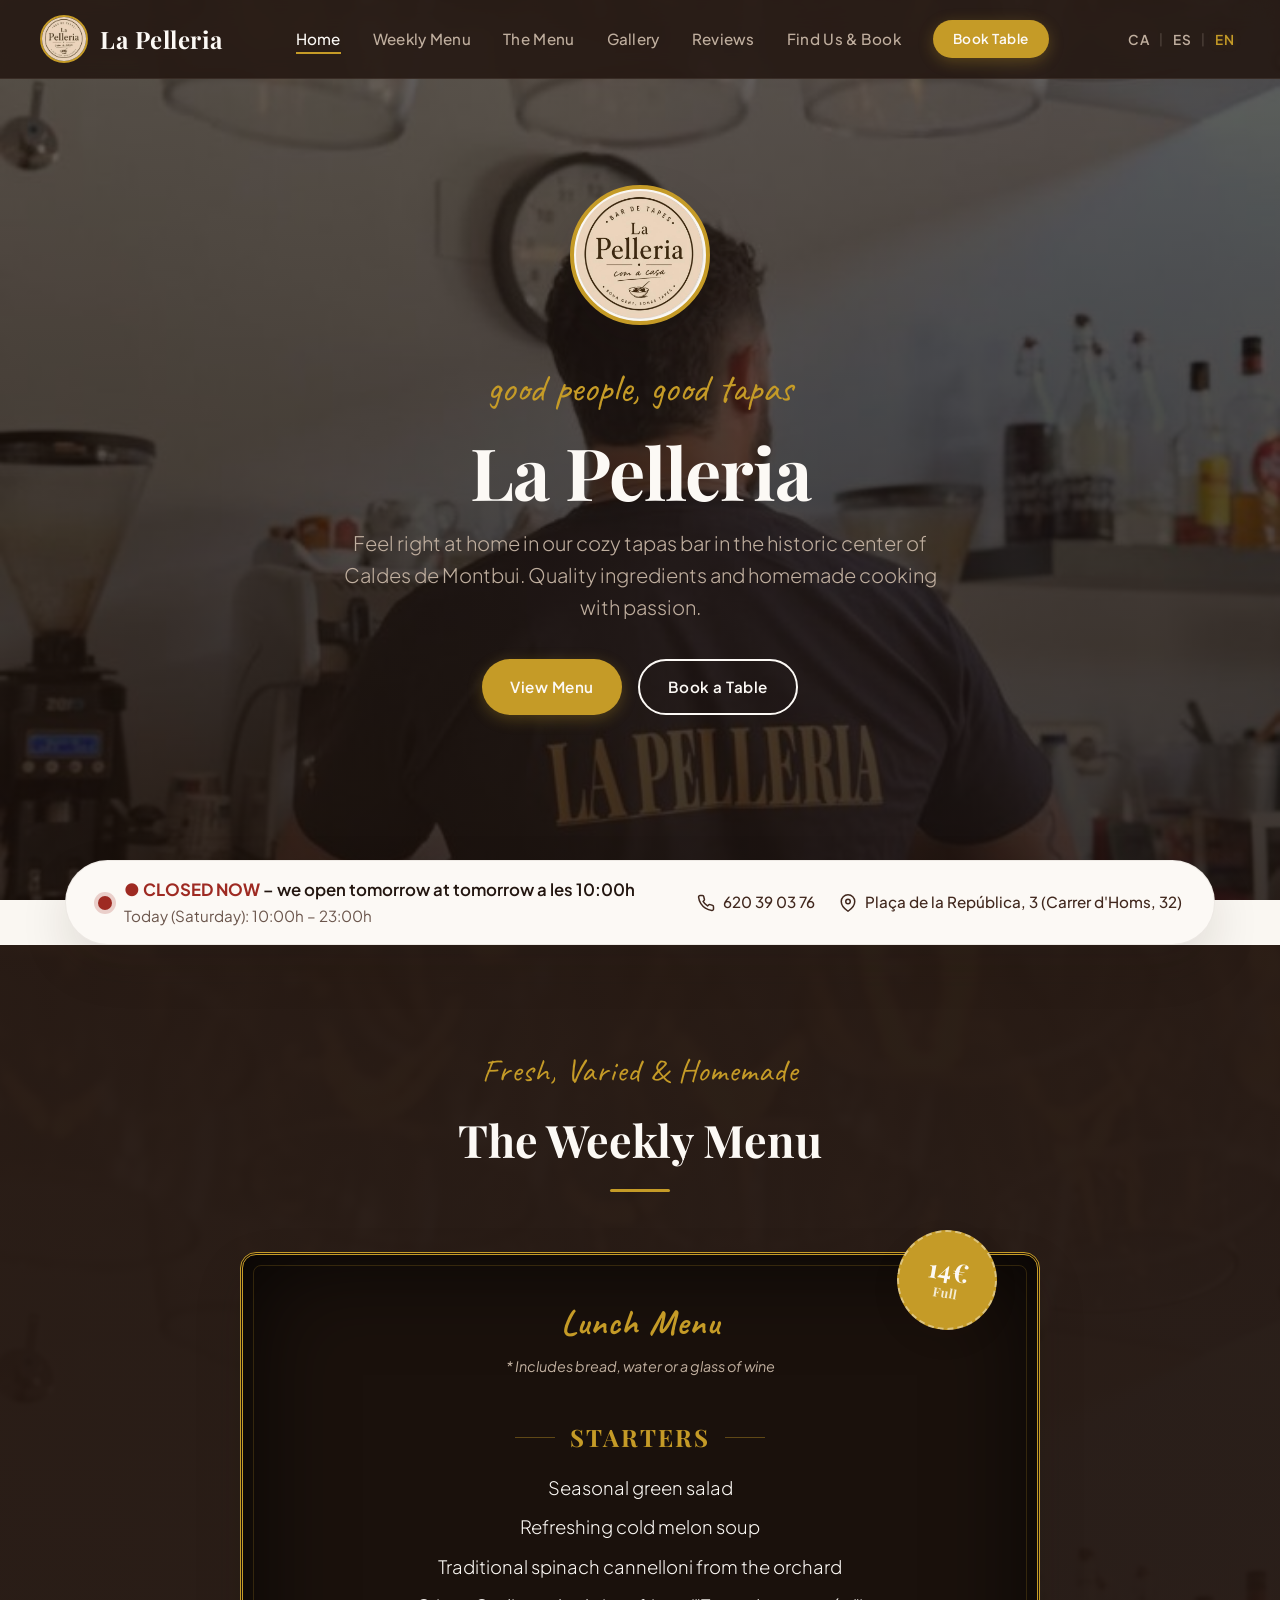
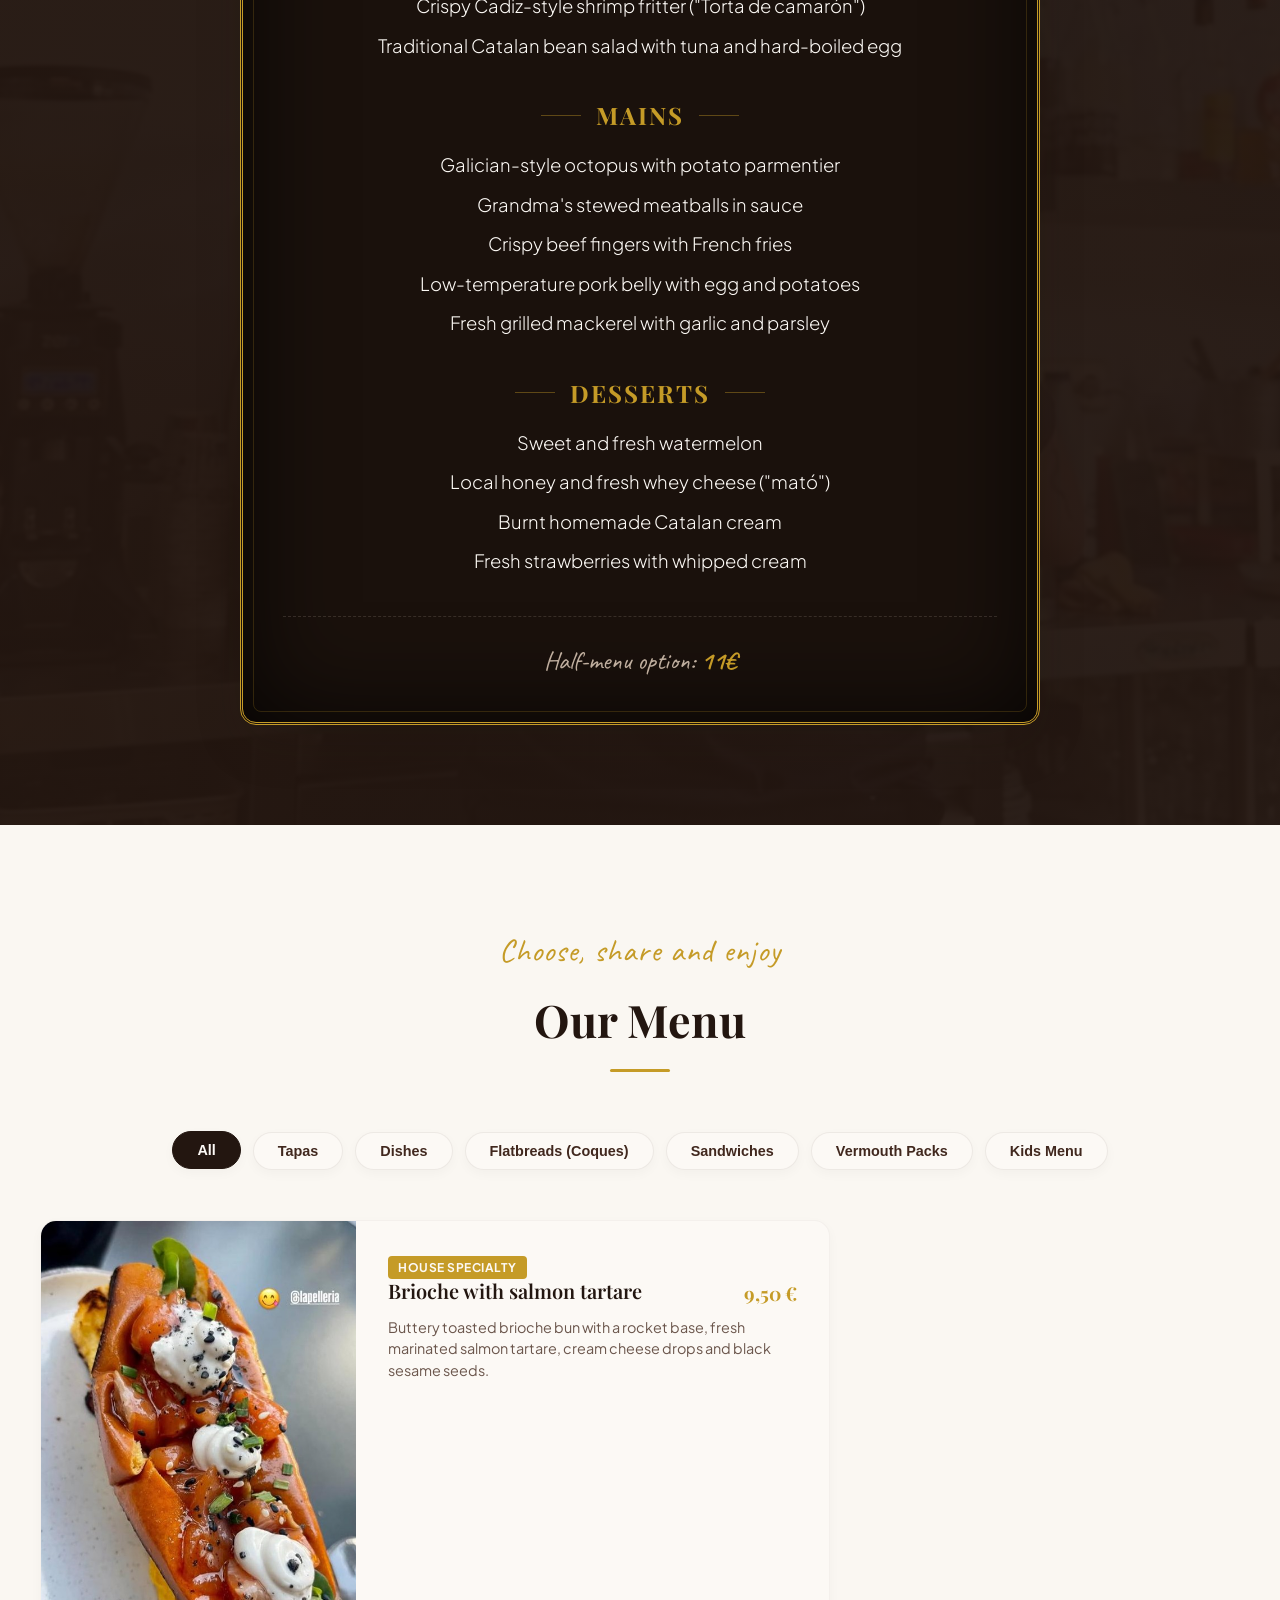
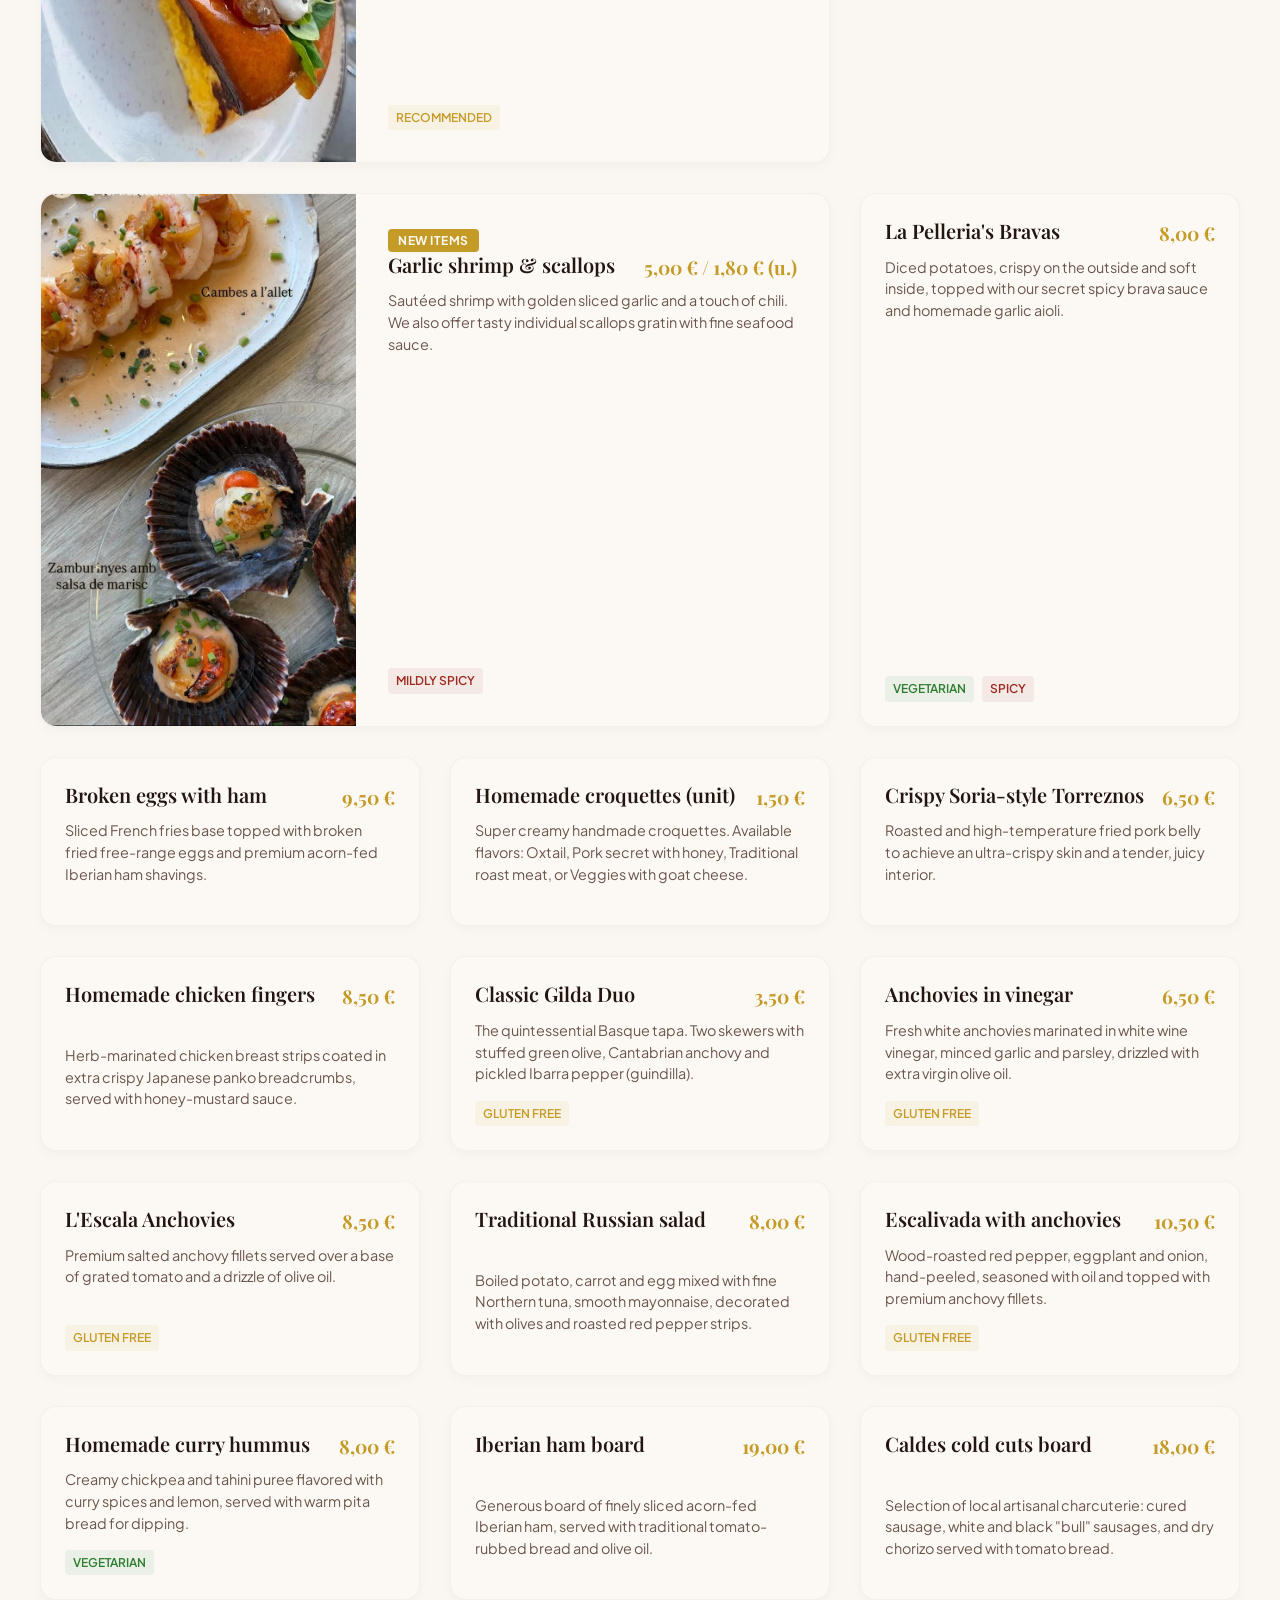
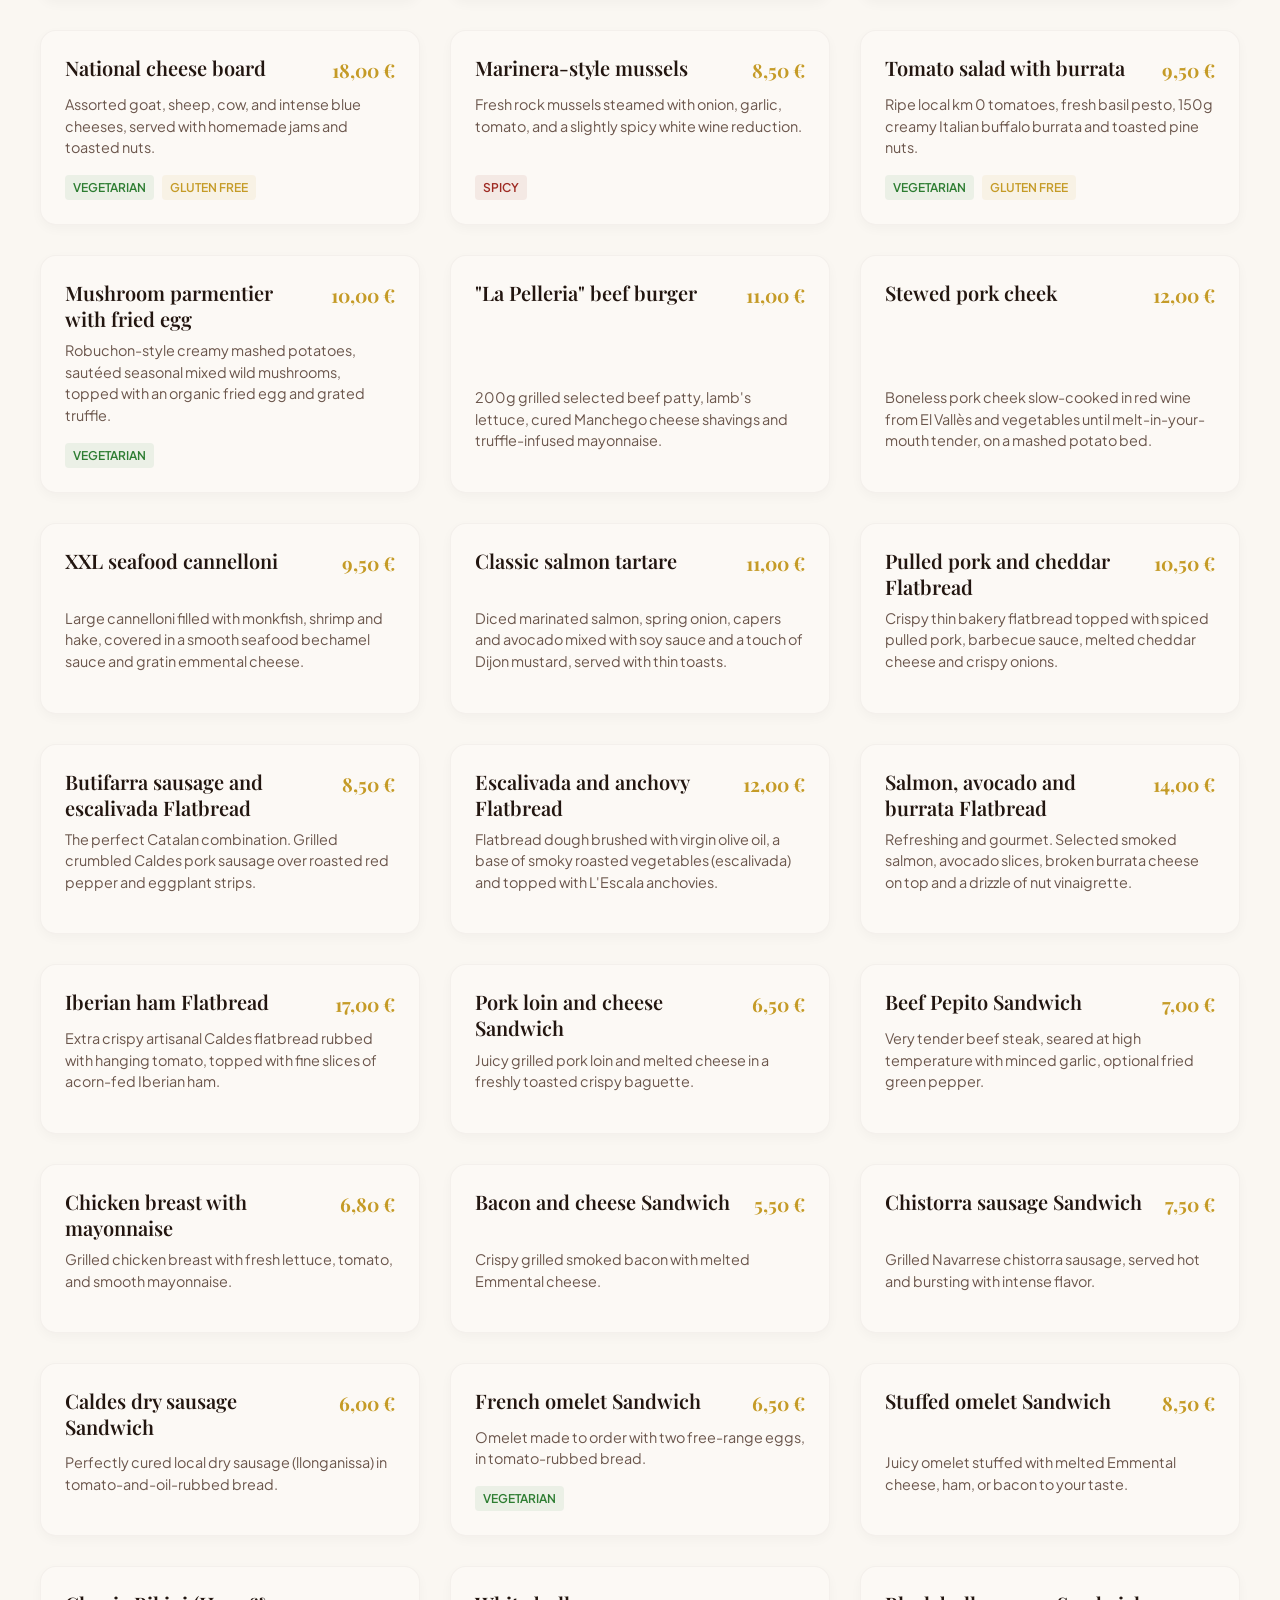
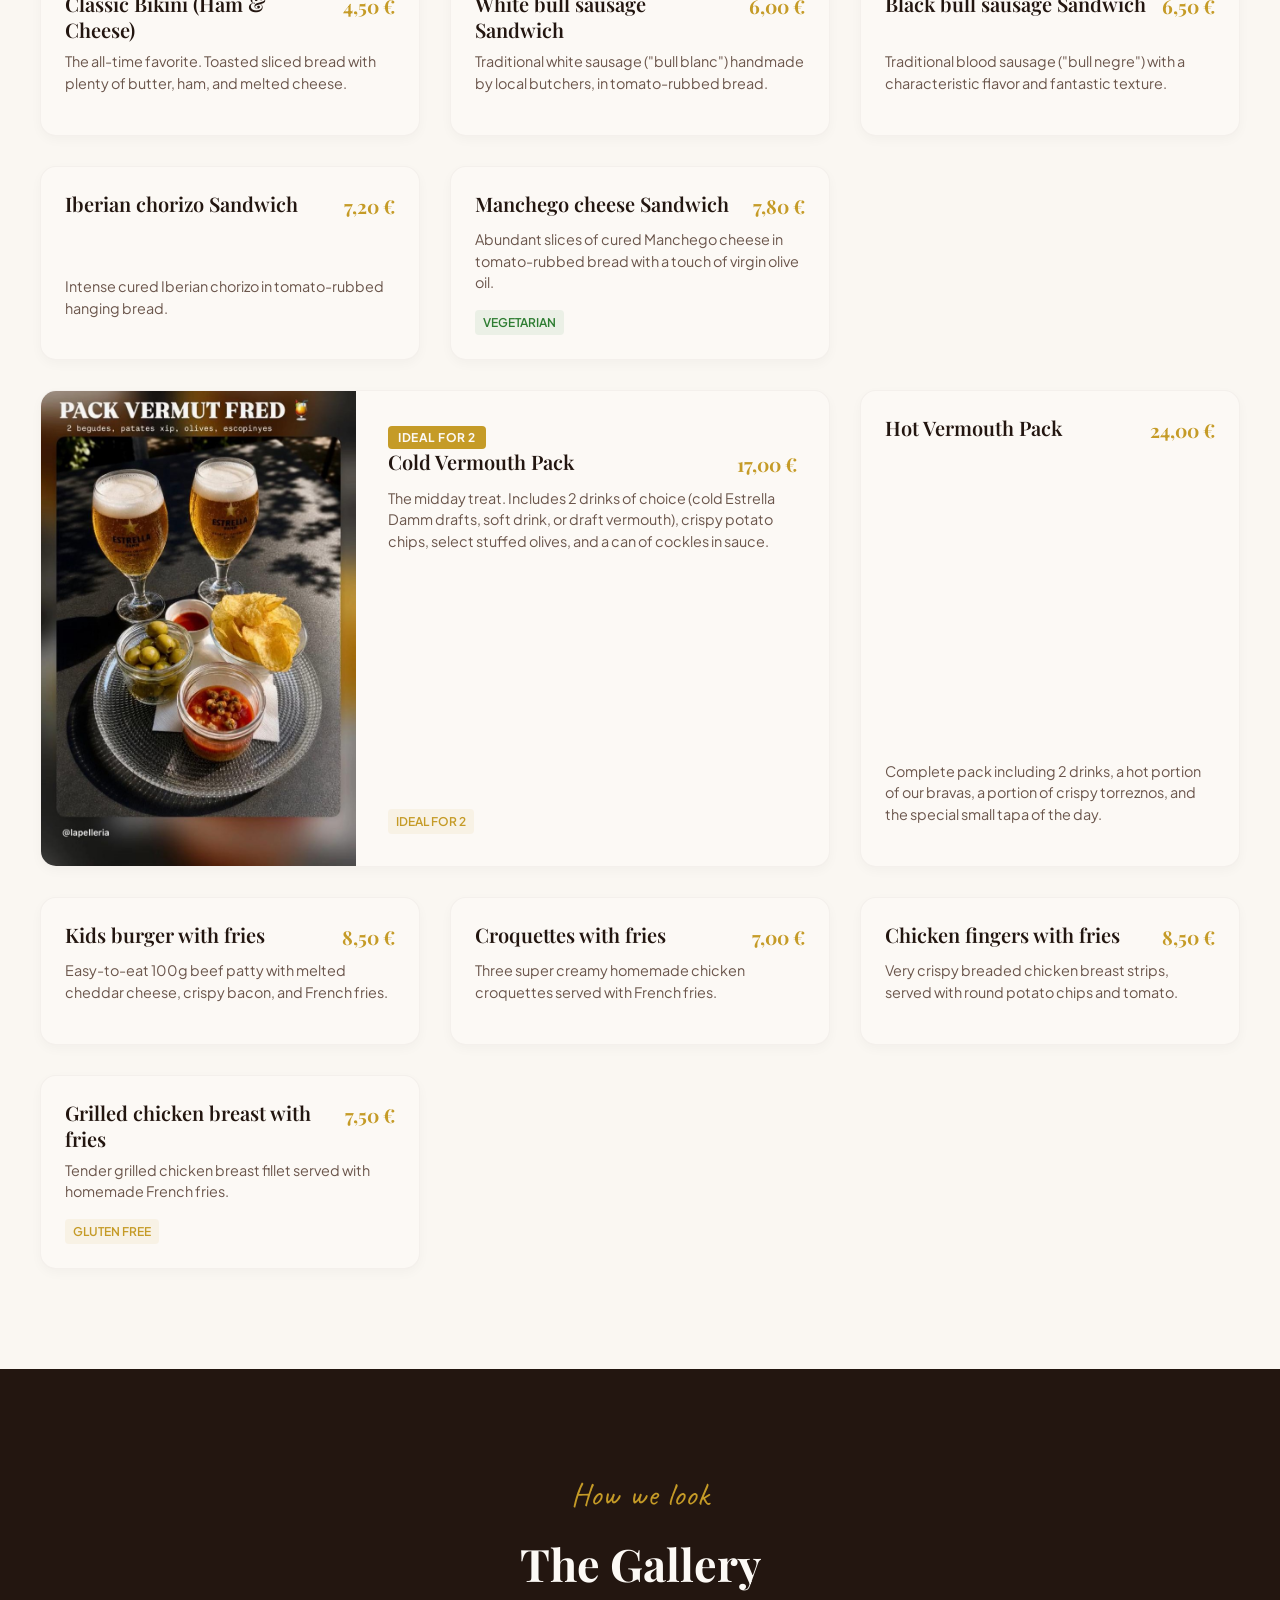
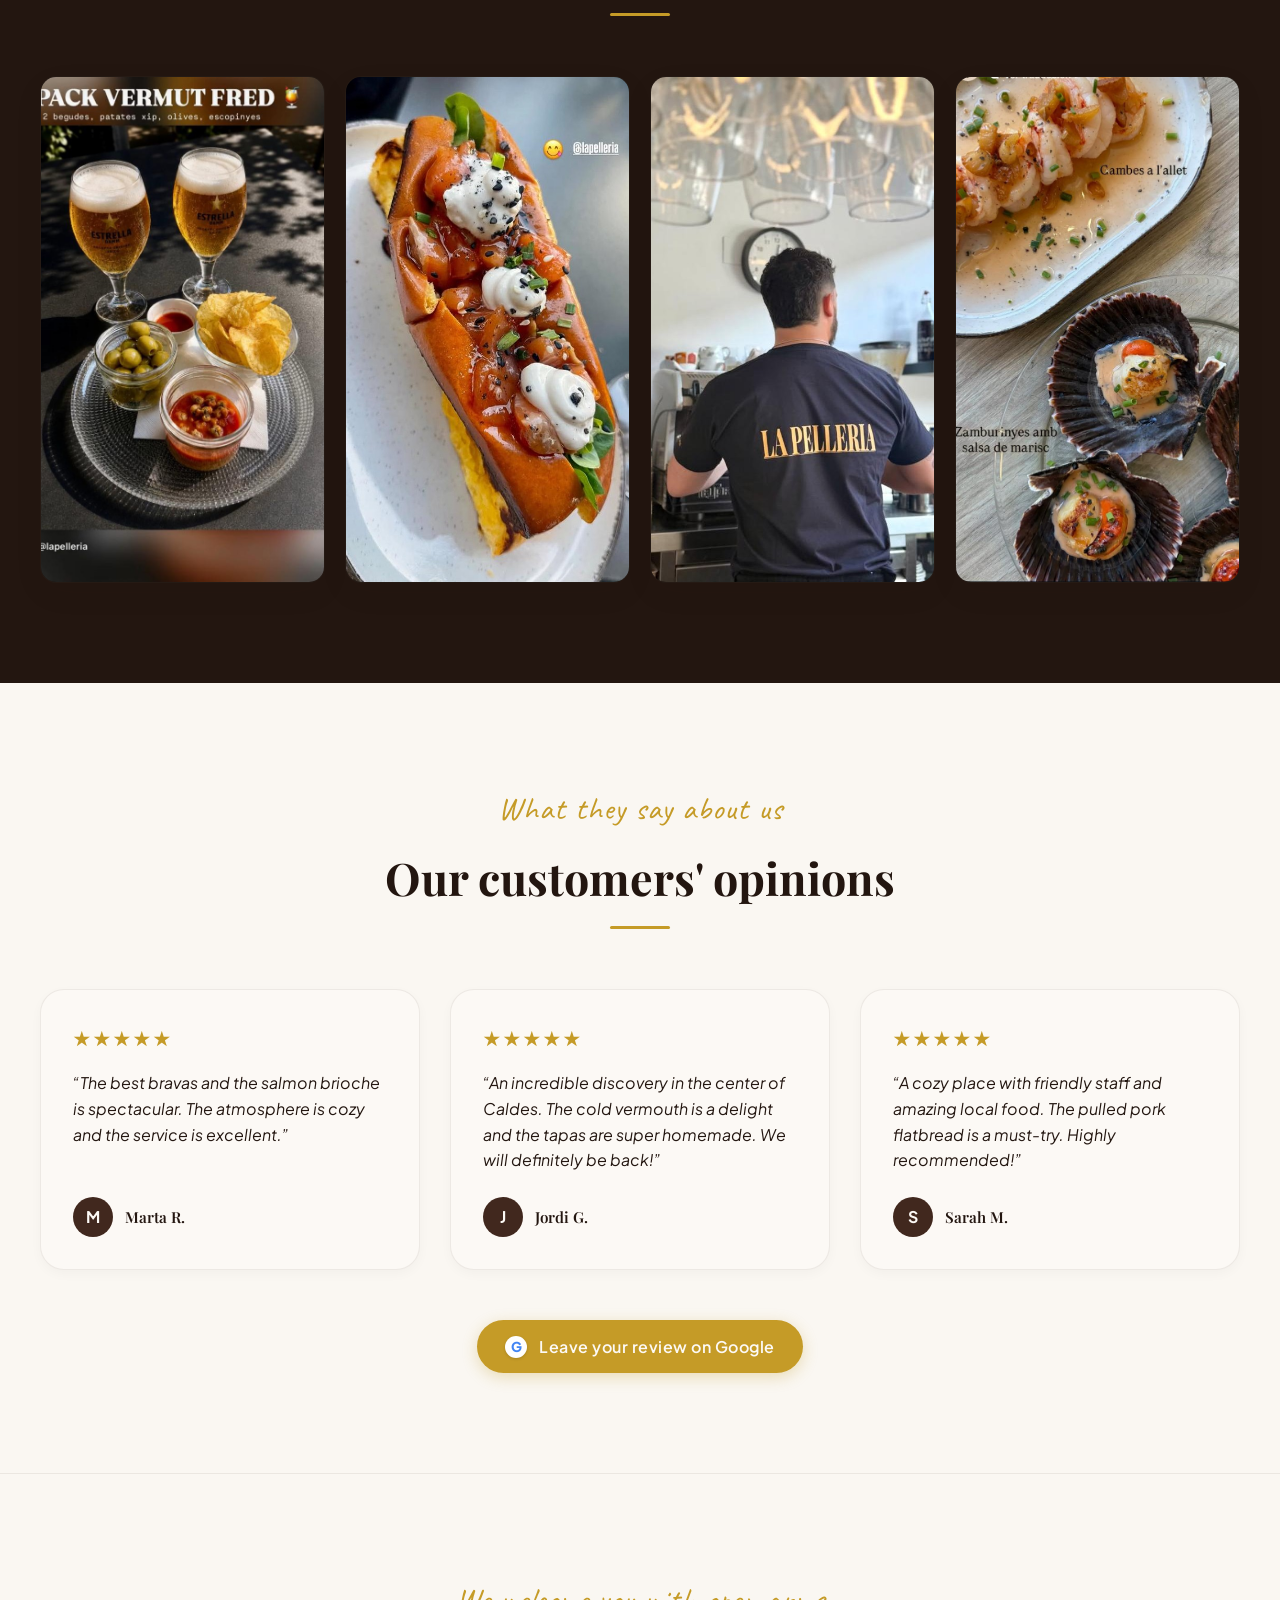
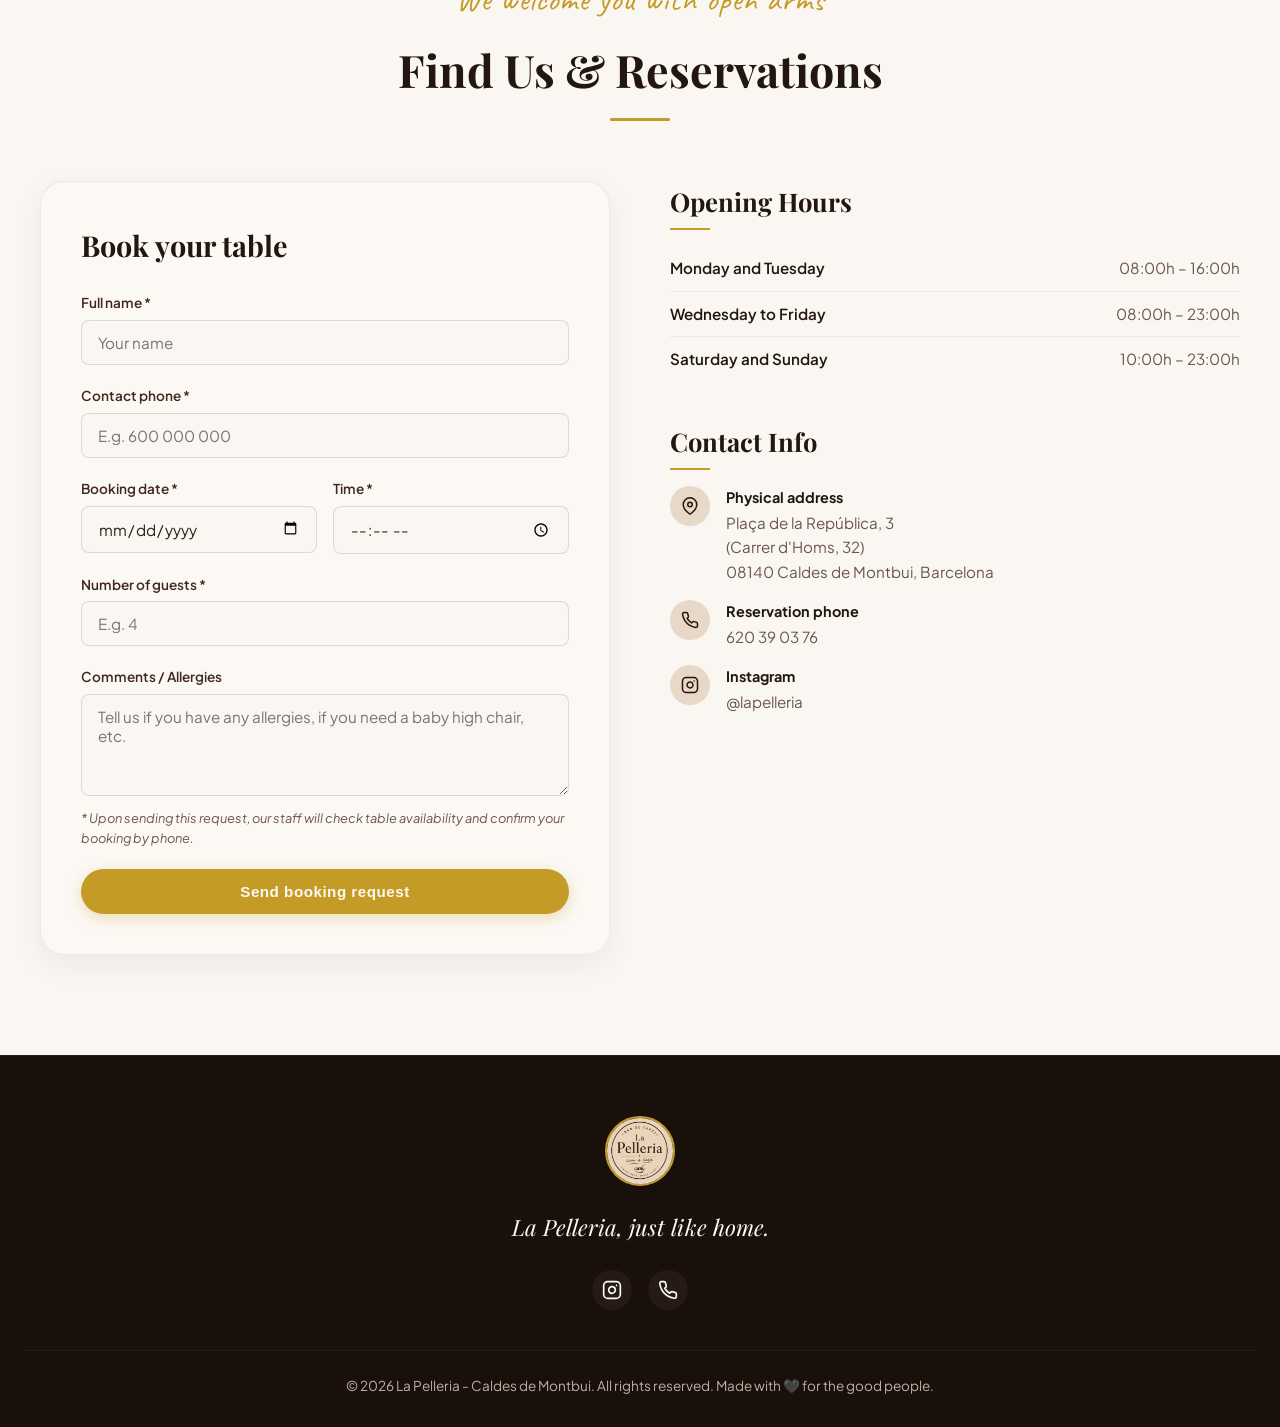
==== commit 5c2f06c7: "Integrat sistema de reserves per WhatsApp i canviat telefon a 620390376" ====
--- a/index.html
+++ b/index.html
@@ -27,6 +27,8 @@
 
     <!-- Estils -->
     <link rel="stylesheet" href="styles.css?v=1.0.1">
+    <!-- Netlify Identity Widget -->
+    <script src="https://identity.netlify.com/v1/netlify-identity-widget.js"></script>
 </head>
 <body>
 
@@ -108,9 +110,9 @@
                 </div>
             </div>
             <div class="status-contact-quick">
-                <a href="tel:660732637" class="status-contact-item" id="quick-call">
+                <a href="tel:620390376" class="status-contact-item" id="quick-call">
                     <svg width="18" height="18" viewBox="0 0 24 24" fill="none" stroke="currentColor" stroke-width="2" stroke-linecap="round" stroke-linejoin="round"><path d="M22 16.92v3a2 2 0 0 1-2.18 2 19.79 19.79 0 0 1-8.63-3.07 19.5 19.5 0 0 1-6-6 19.79 19.79 0 0 1-3.07-8.67A2 2 0 0 1 4.11 2h3a2 2 0 0 1 2 1.72 12.84 12.84 0 0 0 .7 2.81 2 2 0 0 1-.45 2.11L8.09 9.91a16 16 0 0 0 6 6l1.27-1.27a2 2 0 0 1 2.11-.45 12.84 12.84 0 0 0 2.81.7A2 2 0 0 1 22 16.92z"></path></svg>
-                    <span>660 73 26 37</span>
+                    <span>620 39 03 76</span>
                 </a>
                 <a href="https://www.google.com/maps/search/?api=1&query=La+Pelleria+Caldes+de+Montbui" target="_blank" class="status-contact-item" id="quick-address">
                     <svg width="18" height="18" viewBox="0 0 24 24" fill="none" stroke="currentColor" stroke-width="2" stroke-linecap="round" stroke-linejoin="round"><path d="M21 10c0 7-9 13-9 13s-9-6-9-13a9 9 0 0 1 18 0z"></path><circle cx="12" cy="10" r="3"></circle></svg>
@@ -873,7 +875,7 @@
                                 </div>
                                 <div class="contact-content">
                                     <h5 data-i18n="contact_phone_lbl">Telèfon de reserves</h5>
-                                    <p><a href="tel:660732637">660 73 26 37</a></p>
+                                    <p><a href="tel:620390376">620 39 03 76</a></p>
                                 </div>
                             </li>
                             
@@ -924,7 +926,7 @@
                 <a href="https://www.instagram.com/lapelleria" target="_blank" class="social-link" aria-label="Instagram">
                     <svg width="20" height="20" viewBox="0 0 24 24" fill="none" stroke="currentColor" stroke-width="2" stroke-linecap="round" stroke-linejoin="round"><rect x="2" y="2" width="20" height="20" rx="5" ry="5"></rect><path d="M16 11.37A4 4 0 1 1 12.63 8 4 4 0 0 1 16 11.37z"></path><line x1="17.5" y1="6.5" x2="17.51" y2="6.5"></line></svg>
                 </a>
-                <a href="tel:660732637" class="social-link" aria-label="Trucar">
+                <a href="tel:620390376" class="social-link" aria-label="Trucar">
                     <svg width="20" height="20" viewBox="0 0 24 24" fill="none" stroke="currentColor" stroke-width="2" stroke-linecap="round" stroke-linejoin="round"><path d="M22 16.92v3a2 2 0 0 1-2.18 2 19.79 19.79 0 0 1-8.63-3.07 19.5 19.5 0 0 1-6-6 19.79 19.79 0 0 1-3.07-8.67A2 2 0 0 1 4.11 2h3a2 2 0 0 1 2 1.72 12.84 12.84 0 0 0 .7 2.81 2 2 0 0 1-.45 2.11L8.09 9.91a16 16 0 0 0 6 6l1.27-1.27a2 2 0 0 1 2.11-.45 12.84 12.84 0 0 0 2.81.7A2 2 0 0 1 22 16.92z"></path></svg>
                 </a>
             </div>
@@ -938,5 +940,16 @@
     <script src="translations.js?v=1.0.1"></script>
     <!-- Script de lògica -->
     <script src="script.js?v=1.0.1"></script>
+    <script>
+      if (window.netlifyIdentity) {
+        window.netlifyIdentity.on("init", user => {
+          if (!user) {
+            window.netlifyIdentity.on("login", () => {
+              document.location.href = "/admin/";
+            });
+          }
+        });
+      }
+    </script>
 </body>
 </html>
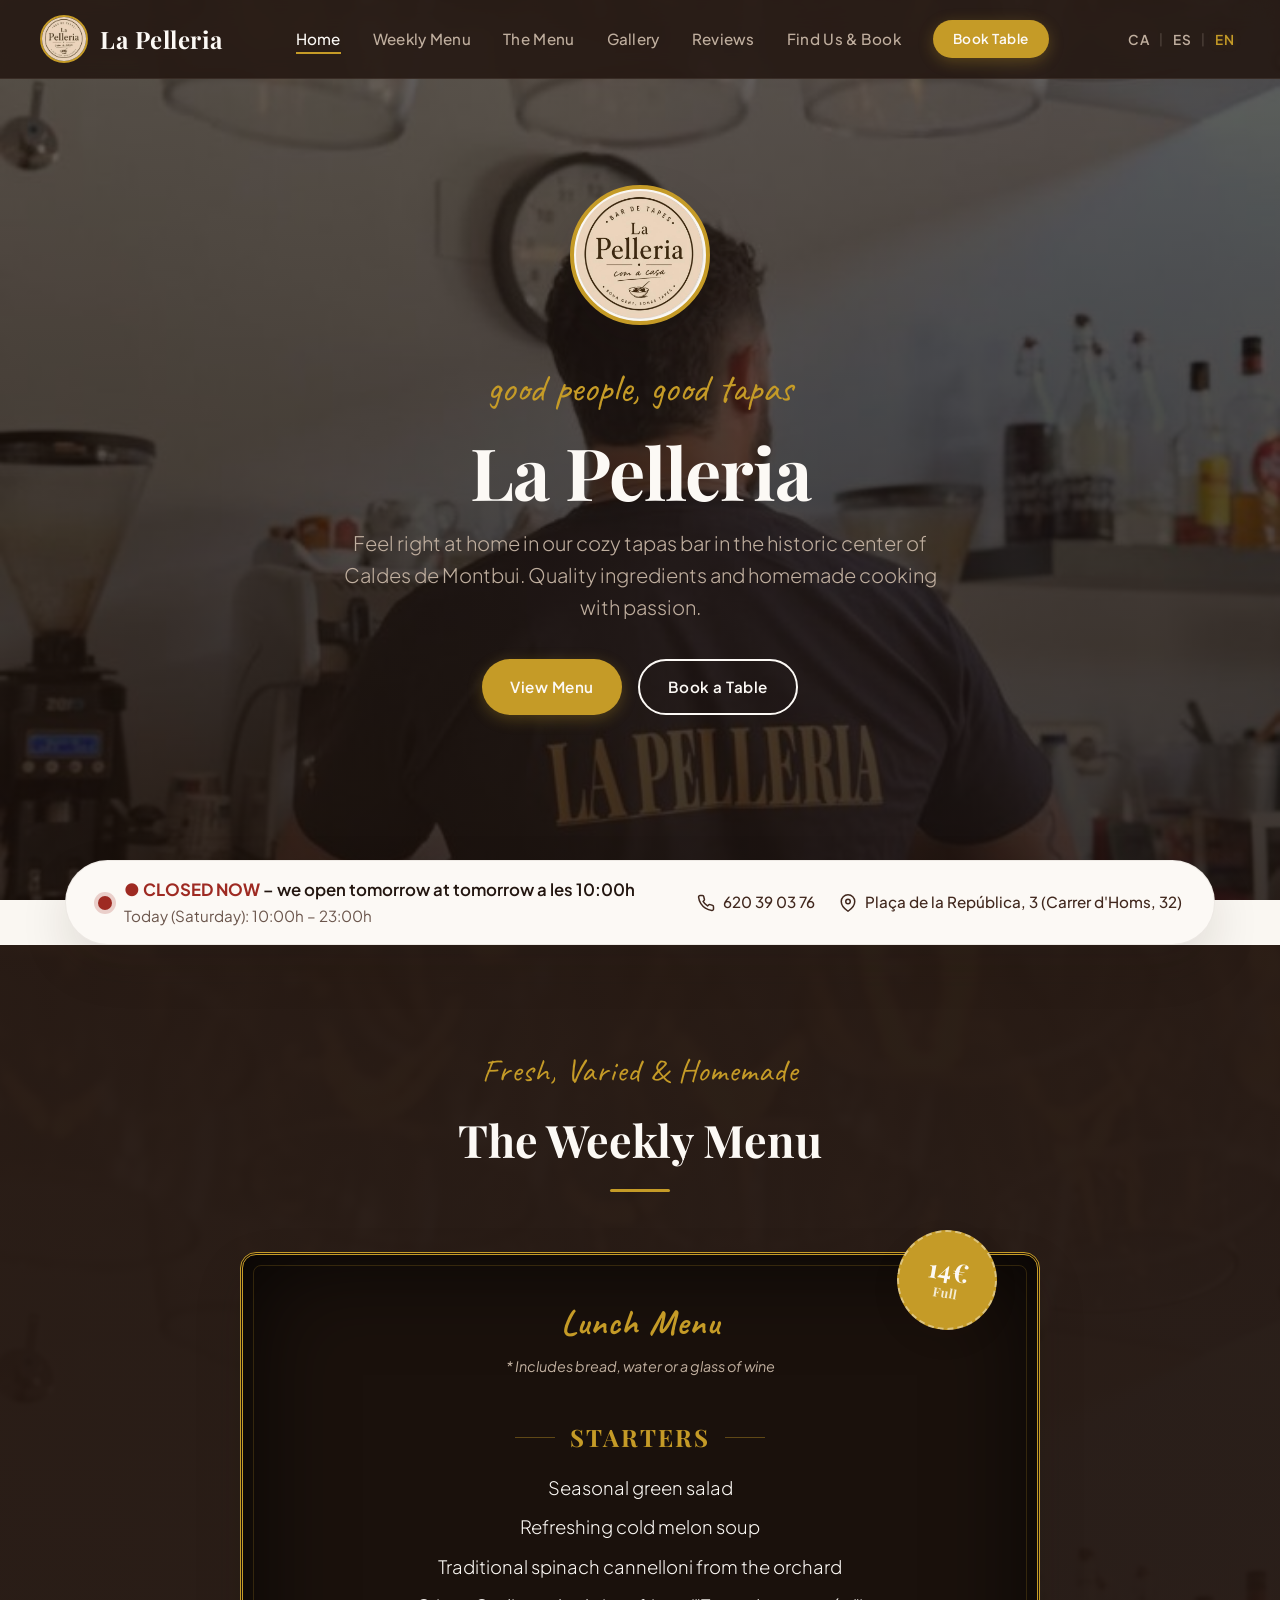
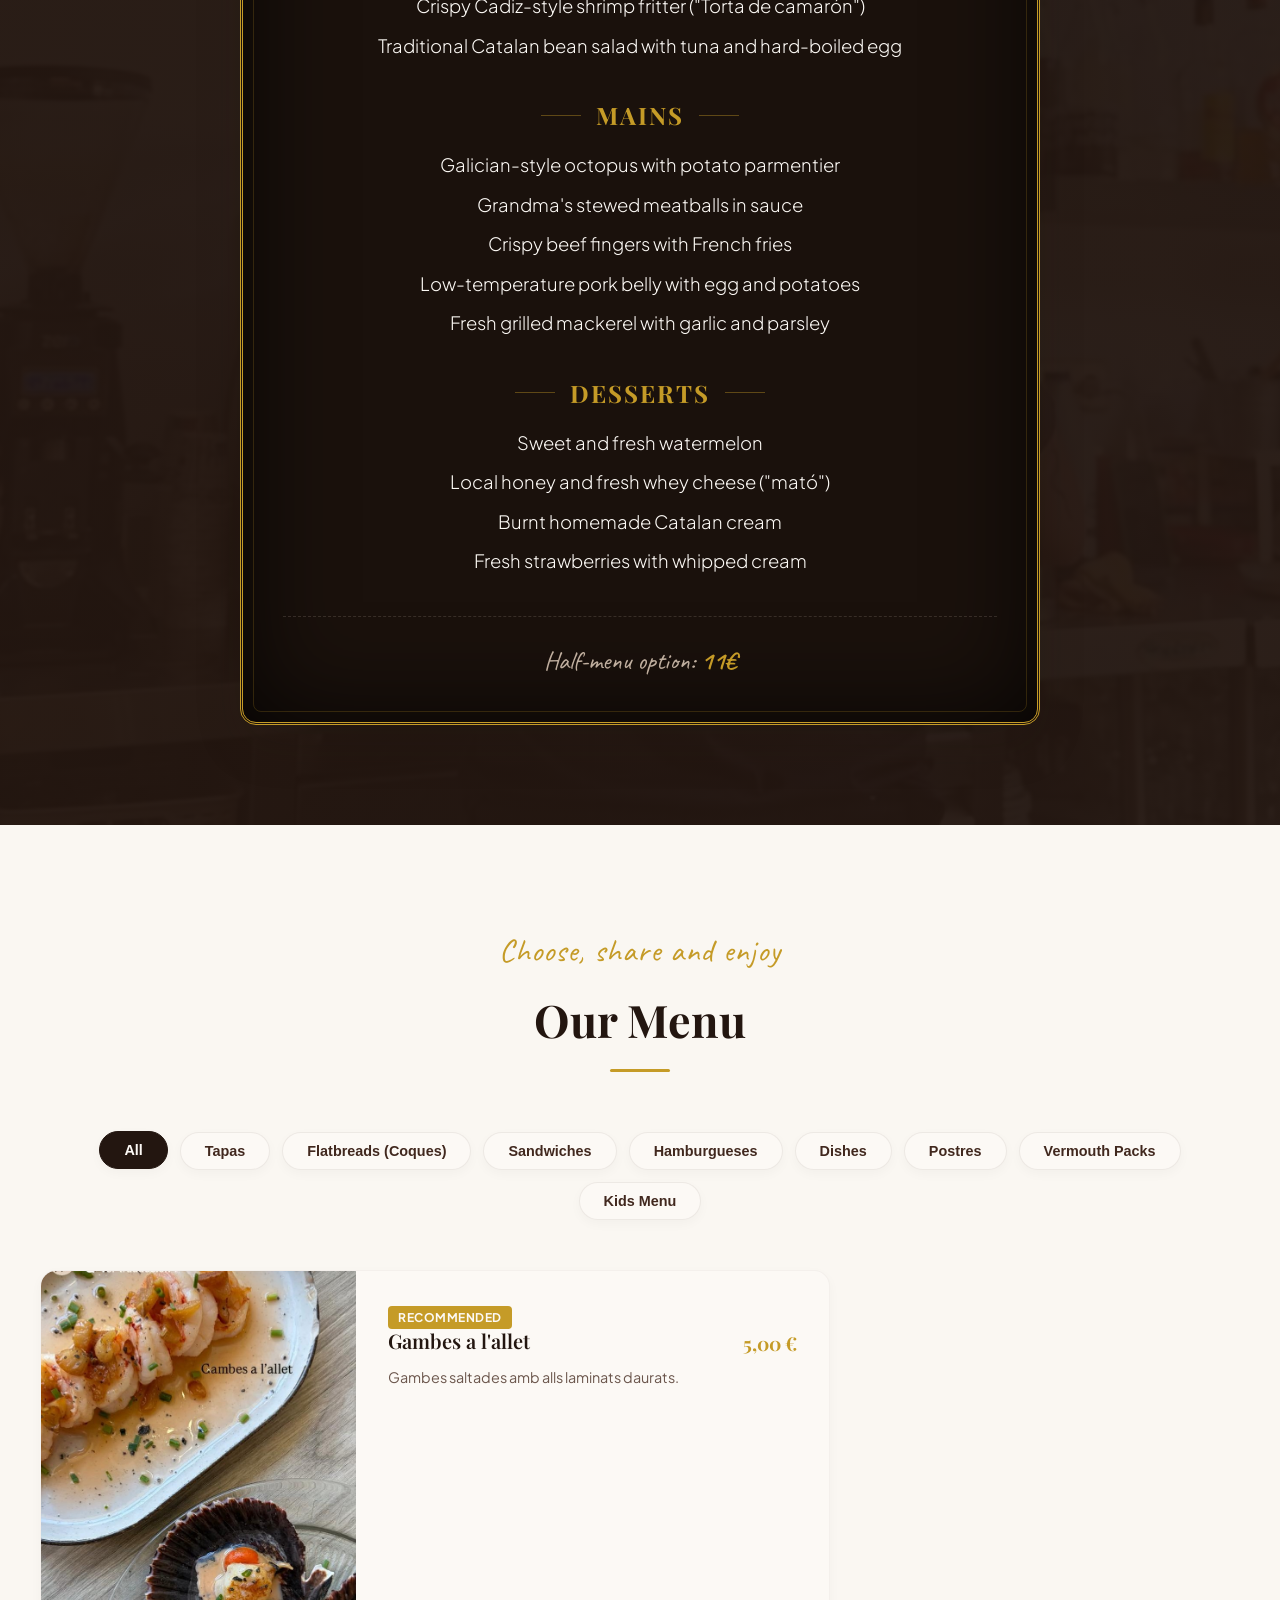
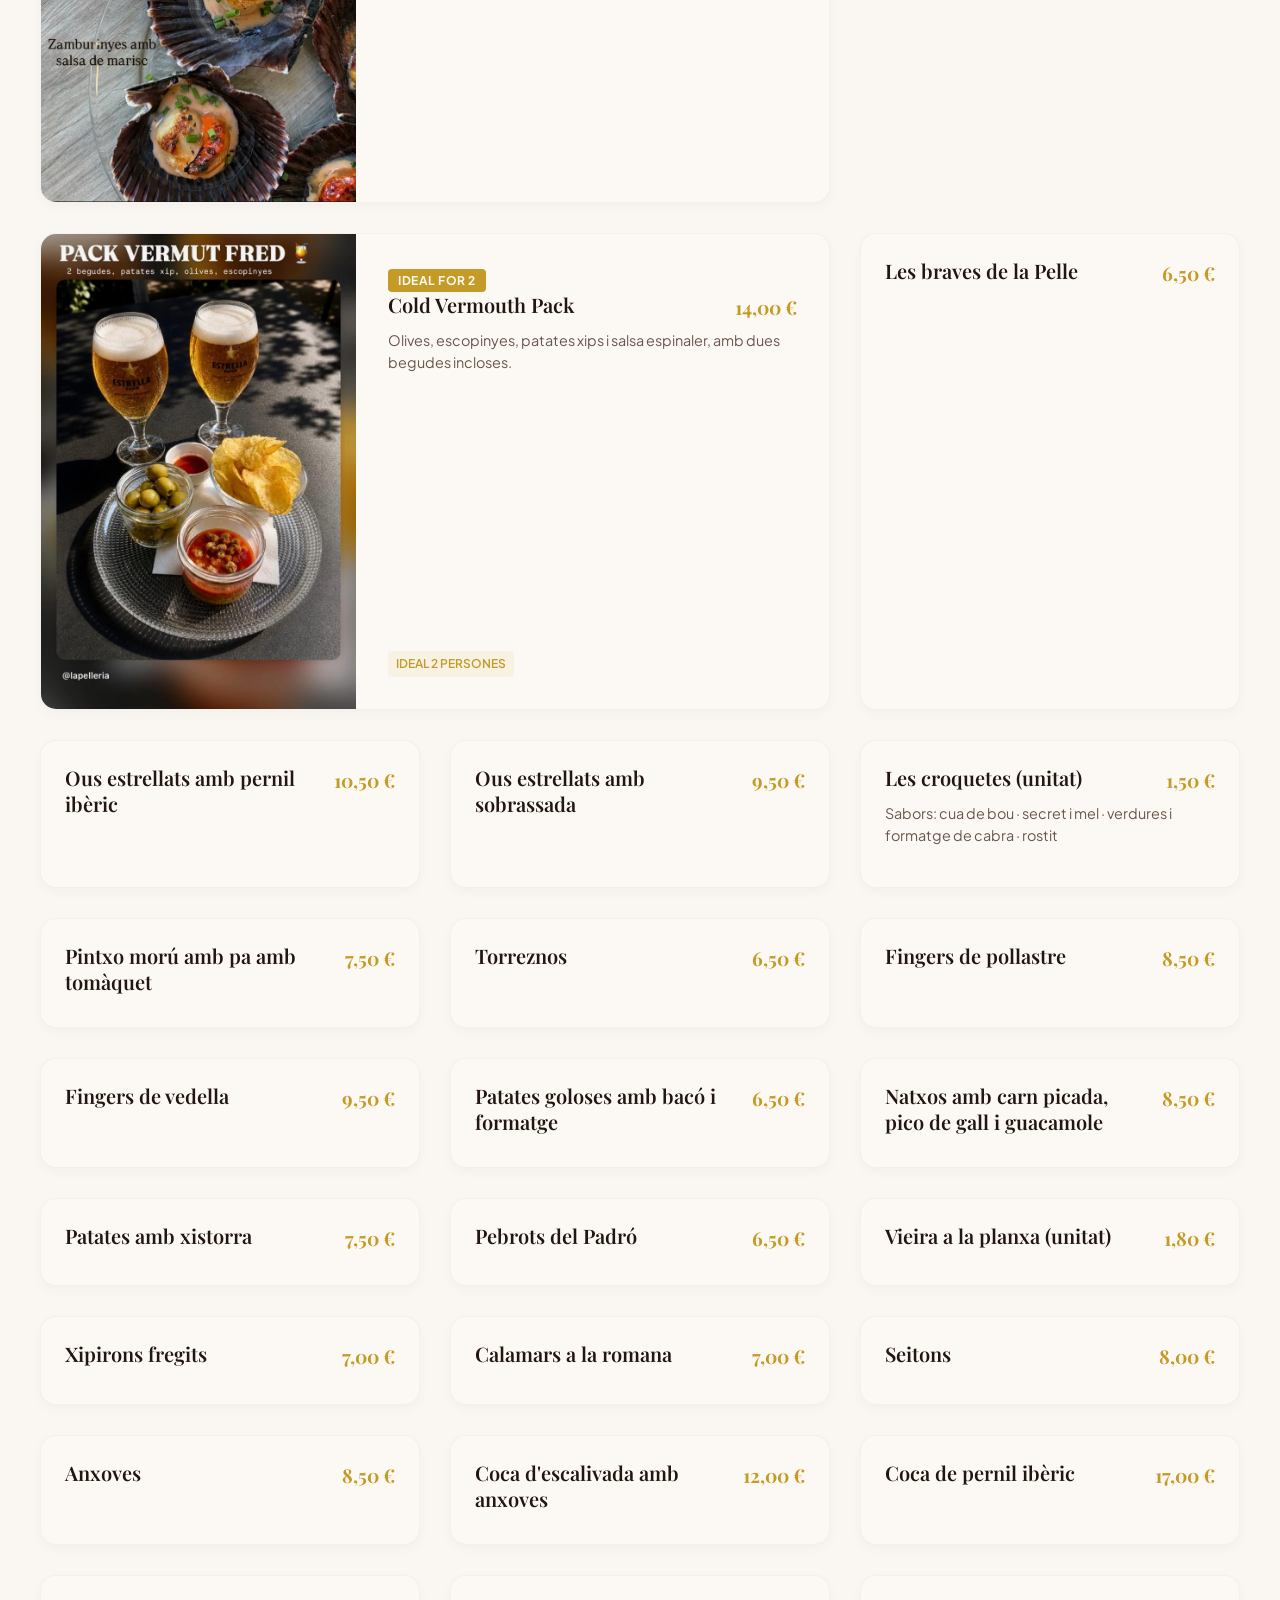
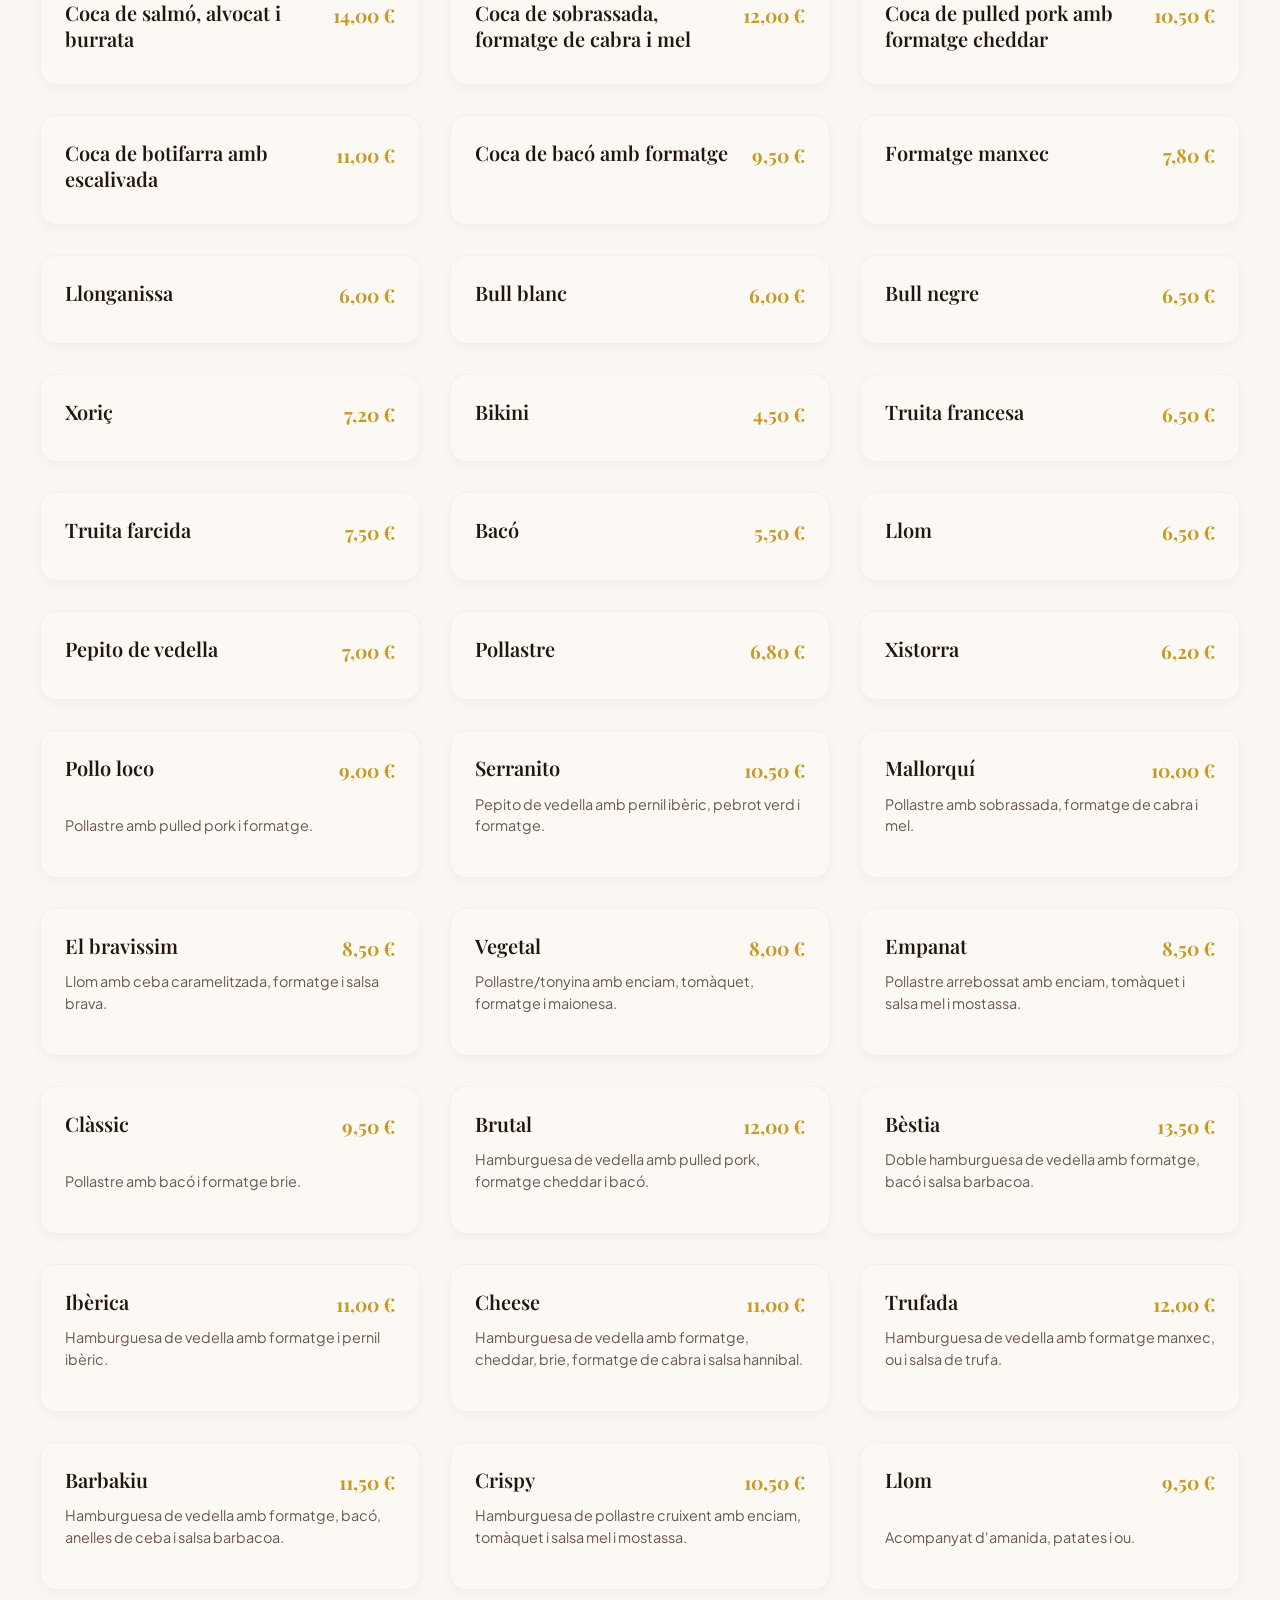
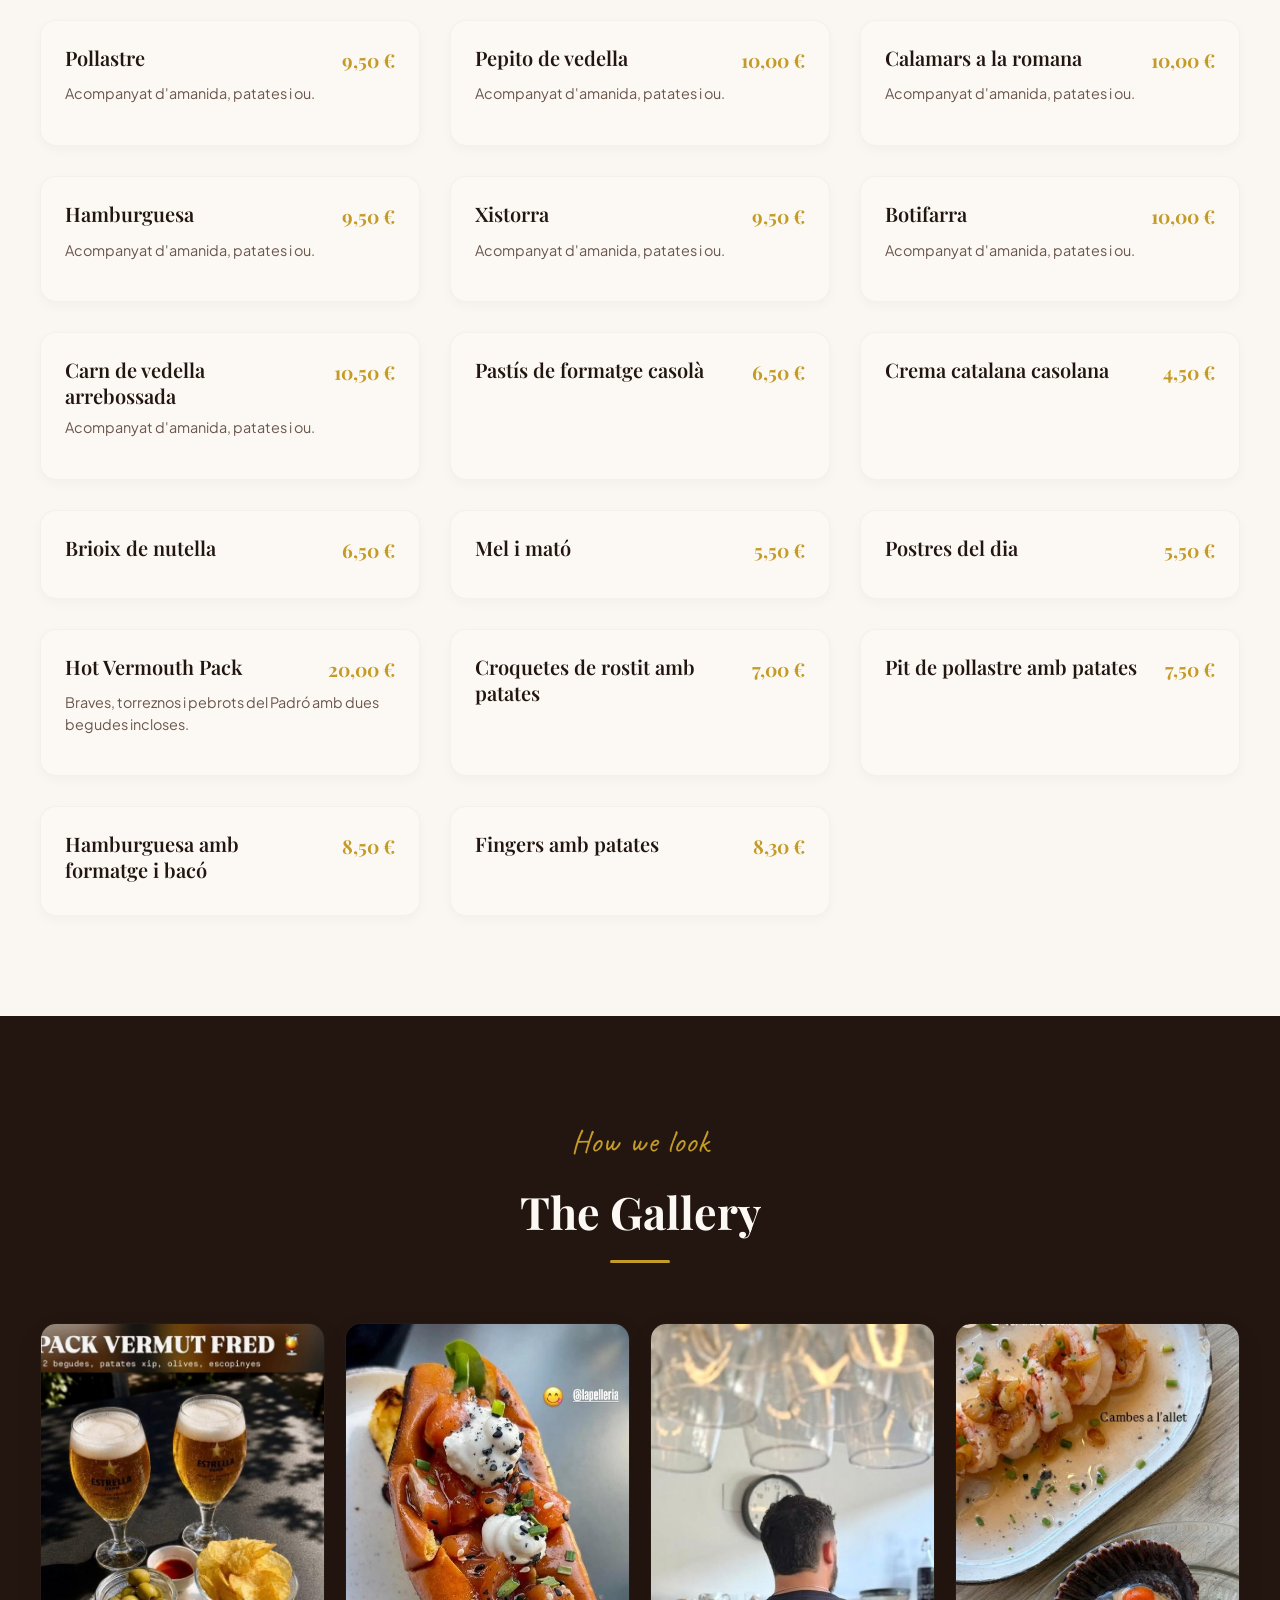
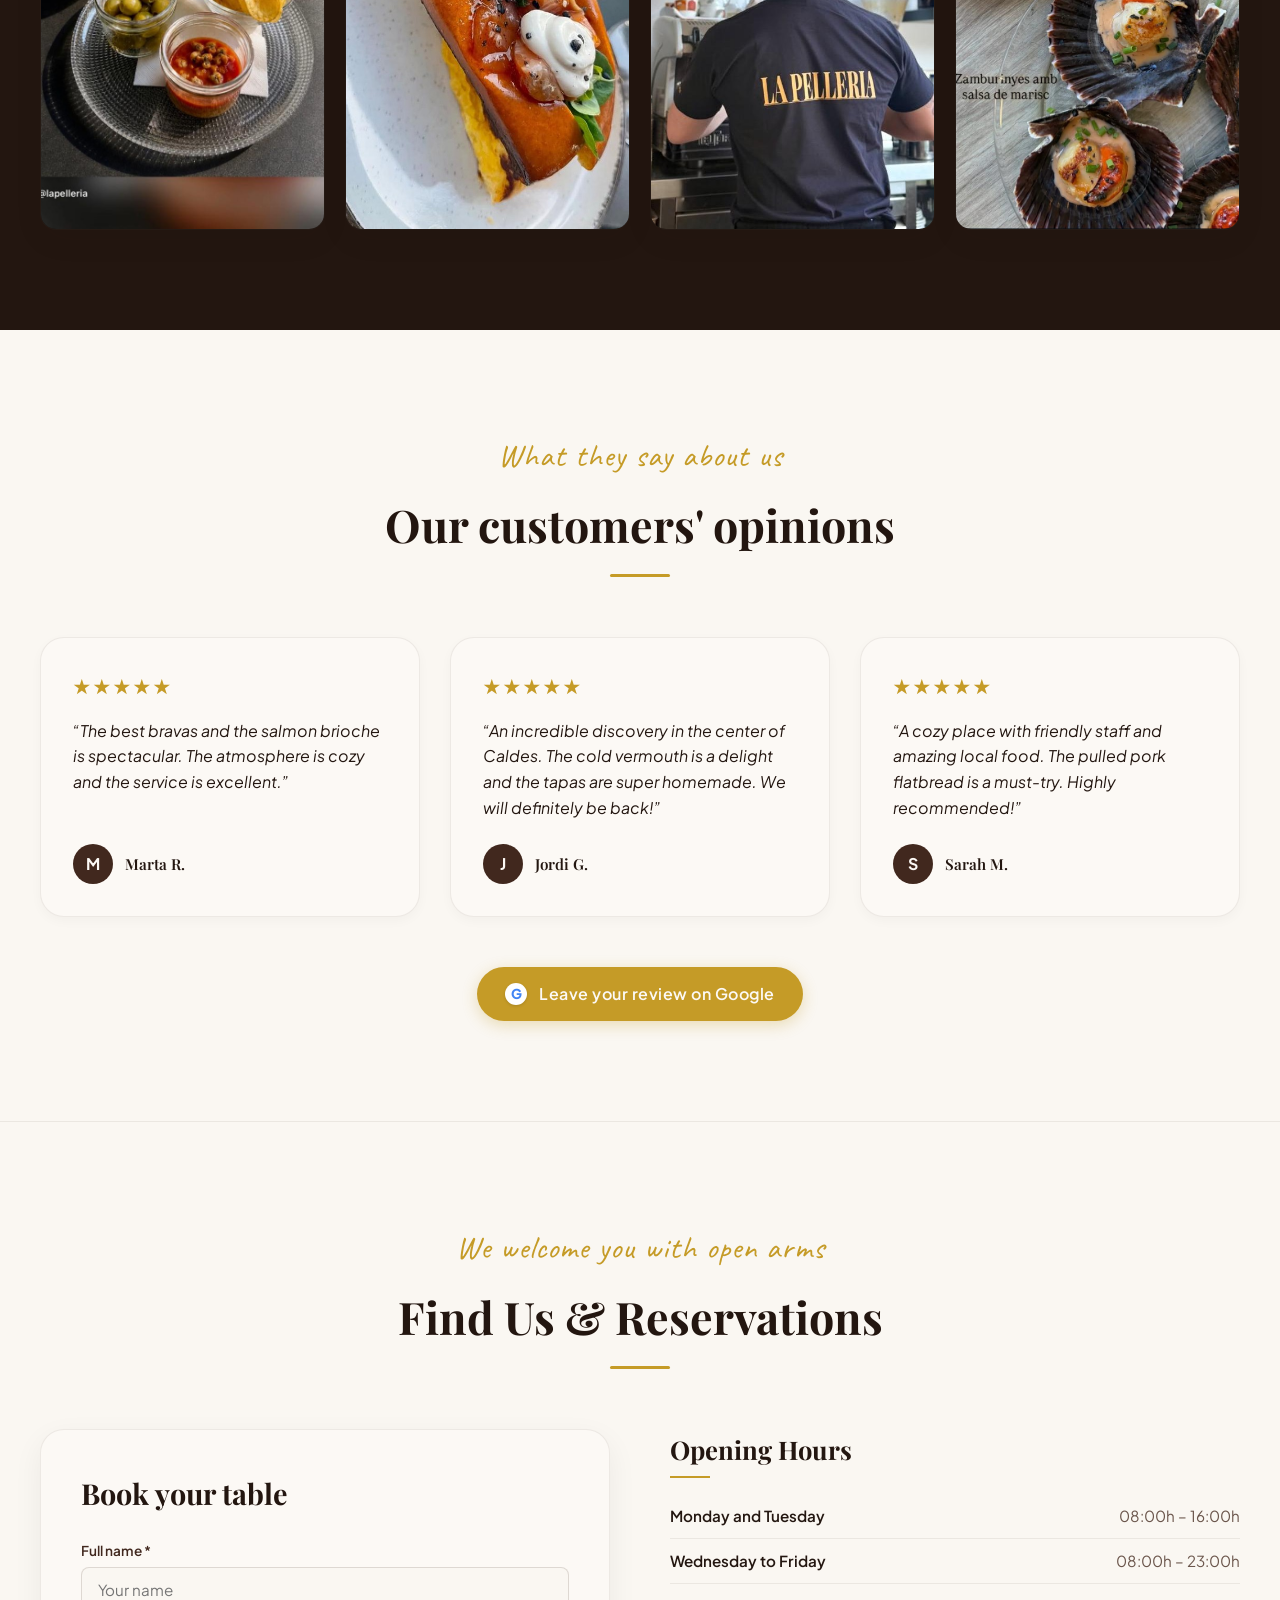
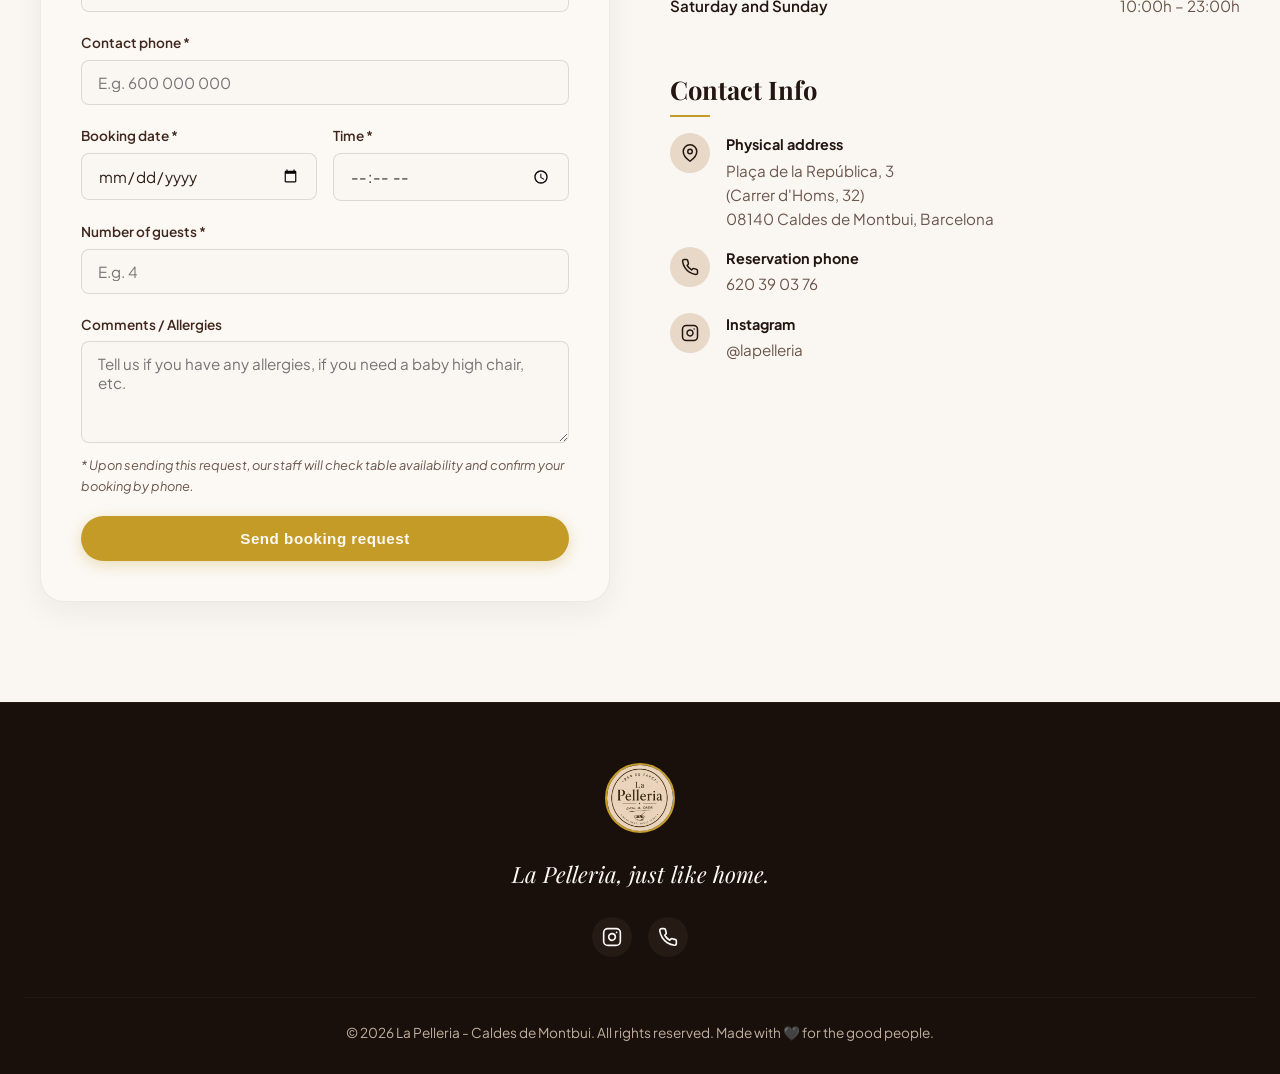
==== commit 58f8a6bb: "Actualitzar carta completa - novembre 2026" ====
--- a/index.html
+++ b/index.html
@@ -1,4 +1,4 @@
-<!DOCTYPE html>
+﻿<!DOCTYPE html>
 <html lang="ca">
 <head>
     <meta charset="UTF-8">
@@ -24,6 +24,64 @@
 
     <!-- Favicon -->
     <link rel="icon" type="image/jpeg" href="assets/logo.jpg">
+
+    <!-- Canonical URL -->
+    <link rel="canonical" href="https://www.lapelleria.cat/">
+
+    <!-- Google Search Console Verification -->
+    <meta name="google-site-verification" content="L0JZ6bPZjdo6rehoeg0iHlBWaZI56tkNW9JacGGNi_U" />
+
+    <!-- Structured Data (Schema.org Restaurant) for Local SEO -->
+    <script type="application/ld+json">
+    {
+      "@context": "https://schema.org",
+      "@type": "Restaurant",
+      "name": "La Pelleria",
+      "image": "https://www.lapelleria.cat/assets/logo.jpg",
+      "@id": "https://www.lapelleria.cat",
+      "url": "https://www.lapelleria.cat",
+      "telephone": "+34620390376",
+      "priceRange": "$$",
+      "menu": "https://www.lapelleria.cat/#carta",
+      "servesCuisine": ["Catalan", "Spanish", "Tapas"],
+      "address": {
+        "@type": "PostalAddress",
+        "streetAddress": "Plaça de la República, 3 (Carrer d'Homs, 32)",
+        "addressLocality": "Caldes de Montbui",
+        "addressRegion": "Barcelona",
+        "postalCode": "08140",
+        "addressCountry": "ES"
+      },
+      "geo": {
+        "@type": "GeoCoordinates",
+        "latitude": 41.6342675,
+        "longitude": 2.1669666
+      },
+      "openingHoursSpecification": [
+        {
+          "@type": "OpeningHoursSpecification",
+          "dayOfWeek": ["Monday", "Tuesday"],
+          "opens": "08:00",
+          "closes": "16:00"
+        },
+        {
+          "@type": "OpeningHoursSpecification",
+          "dayOfWeek": ["Wednesday", "Thursday", "Friday"],
+          "opens": "08:00",
+          "closes": "23:00"
+        },
+        {
+          "@type": "OpeningHoursSpecification",
+          "dayOfWeek": ["Saturday", "Sunday"],
+          "opens": "10:00",
+          "closes": "23:00"
+        }
+      ],
+      "sameAs": [
+        "https://www.instagram.com/lapelleria"
+      ]
+    }
+    </script>
 
     <!-- Estils -->
     <link rel="stylesheet" href="styles.css?v=1.0.1">
@@ -202,412 +260,36 @@
             <div class="menu-filters" id="menu-filters">
                 <button class="filter-btn active" data-category="all" id="filter-all" data-i18n="filter_all">Tot</button>
                 <button class="filter-btn" data-category="tapes" id="filter-tapes" data-i18n="filter_tapes">Les Tapes</button>
-                <button class="filter-btn" data-category="plats" id="filter-plats" data-i18n="filter_plats">Els Plats</button>
                 <button class="filter-btn" data-category="coques" id="filter-coques" data-i18n="filter_coques">Les Coques</button>
                 <button class="filter-btn" data-category="entrepans" id="filter-entrepans" data-i18n="filter_entrepans">Entrepans</button>
+                <button class="filter-btn" data-category="hamburgueses" id="filter-hamburgueses">Hamburgueses</button>
+                <button class="filter-btn" data-category="plats" id="filter-plats" data-i18n="filter_plats">Els Plats</button>
+                <button class="filter-btn" data-category="postres" id="filter-postres">Postres</button>
                 <button class="filter-btn" data-category="vermut" id="filter-vermut" data-i18n="filter_vermut">Packs Vermut</button>
                 <button class="filter-btn" data-category="infantil" id="filter-infantil" data-i18n="filter_infantil">Per als més petits</button>
             </div>
             
             <!-- Graella de plats de la carta -->
             <div class="menu-grid" id="menu-grid">
-                
-                <!-- FEATURED ITEM: Brioche -->
-                <div class="menu-item-card featured-card" data-category="tapes" id="item-brioche">
+
+                <!-- FEATURED: Gambes a l'allet -->
+                <div class="menu-item-card featured-card" data-category="tapes" id="item-gambes-featured">
                     <div class="featured-img-container">
-                        <img src="assets/galeria-brioche.jpg" alt="Brioche amb tàrtar de salmó" loading="lazy">
+                        <img src="assets/galeria-gambes-zamburinyes.jpg" alt="Gambes a l'allet" loading="lazy">
                     </div>
                     <div class="featured-content">
                         <div>
-                            <span class="featured-tag" data-i18n="badge_featured">Destacat de la casa</span>
+                            <span class="featured-tag" data-i18n="badge_recomanat">Recomanat</span>
                             <div class="menu-item-header">
-                                <h3 class="menu-item-title" data-i18n="item_brioche_title">Brioix amb tàrtar de salmó</h3>
-                                <span class="menu-item-price">9,50 €</span>
+                                <h3 class="menu-item-title">Gambes a l'allet</h3>
+                                <span class="menu-item-price">5,00 €</span>
                             </div>
-                            <p class="menu-item-desc" data-i18n="item_brioche_desc">Pa brioix mantegós i torrat amb una base de ruca, tàrtar de salmó marinat fresc i decorat amb gotes de formatge crema i sèsam negre.</p>
+                            <p class="menu-item-desc">Gambes saltades amb alls laminats daurats.</p>
                         </div>
-                        <div class="menu-item-meta">
-                            <span class="diet-badge gf" data-i18n="badge_recomanat">Recomanat</span>
-                        </div>
-                    </div>
-                </div>
-
-                <!-- FEATURED ITEM: Gambes & Zamburinyes -->
-                <div class="menu-item-card featured-card" data-category="tapes" id="item-gambes-zamburinyes">
-                    <div class="featured-img-container">
-                        <img src="assets/galeria-gambes-zamburinyes.jpg" alt="Gambes a l'allet i zamburinyes" loading="lazy">
-                    </div>
-                    <div class="featured-content">
-                        <div>
-                            <span class="featured-tag" data-i18n="badge_new">Novetats</span>
-                            <div class="menu-item-header">
-                                <h3 class="menu-item-title" data-i18n="item_gambes_title">Gambes a l'allet & Zamburinyes</h3>
-                                <span class="menu-item-price">5,00 € / 1,80 € (u.)</span>
-                            </div>
-                            <p class="menu-item-desc" data-i18n="item_gambes_desc">Gambes saltades amb alls laminats daurats i un toc de bitxo. També oferim saboroses zamburinyes individuals gratinades amb salsa de marisc fina.</p>
-                        </div>
-                        <div class="menu-item-meta">
-                            <span class="diet-badge spicy" data-i18n="badge_picant">Toc picant</span>
-                        </div>
-                    </div>
-                </div>
-
-                <!-- TAPES -->
-                <div class="menu-item-card" data-category="tapes" id="item-braves">
-                    <div class="menu-item-header">
-                        <h3 class="menu-item-title" data-i18n="item_braves_title">Braves de La Pelleria</h3>
-                        <span class="menu-item-price">8,00 €</span>
-                    </div>
-                    <p class="menu-item-desc" data-i18n="item_braves_desc">Patates tallades a daus, cruixents per fora i toves per dins, amb la nostra salsa brava secreta picanteta i allioli casolà.</p>
-                    <div class="menu-item-meta">
-                        <span class="diet-badge veggie" data-i18n="badge_veggie">Vegetarià</span>
-                        <span class="diet-badge spicy" data-i18n="badge_spicy">Picant</span>
-                    </div>
-                </div>
-
-                <div class="menu-item-card" data-category="tapes" id="item-ous-estrellats">
-                    <div class="menu-item-header">
-                        <h3 class="menu-item-title" data-i18n="item_ous_title">Ous estrellats amb pernil</h3>
-                        <span class="menu-item-price">9,50 €</span>
-                    </div>
-                    <p class="menu-item-desc" data-i18n="item_ous_desc">Base de patates fregides a rodanxes, ous de pagès ferrats trencats per sobre i encenalls de pernil ibèric de gla de primera qualitat.</p>
-                </div>
-
-                <div class="menu-item-card" data-category="tapes" id="item-croquetes">
-                    <div class="menu-item-header">
-                        <h3 class="menu-item-title" data-i18n="item_croquetes_title">Croquetes casolanes (unitat)</h3>
-                        <span class="menu-item-price">1,50 €</span>
-                    </div>
-                    <p class="menu-item-desc" data-i18n="item_croquetes_desc">Massa super cremosa elaborada a mà. Sabors disponibles: Cua de bou, Secret amb mel, Rostit tradicional, o Verdures amb formatge de cabra.</p>
-                </div>
-
-                <div class="menu-item-card" data-category="tapes" id="item-torreznos">
-                    <div class="menu-item-header">
-                        <h3 class="menu-item-title" data-i18n="item_torreznos_title">Torreznos cruixents</h3>
-                        <span class="menu-item-price">6,50 €</span>
-                    </div>
-                    <p class="menu-item-desc" data-i18n="item_torreznos_desc">Panceta de porc de Sòria rostida i fregida a alta temperatura per aconseguir una pellassa hiper cruixent i un interior melós.</p>
-                </div>
-
-                <div class="menu-item-card" data-category="tapes" id="item-fingers-pollastre">
-                    <div class="menu-item-header">
-                        <h3 class="menu-item-title" data-i18n="item_fingers_title">Fingers de pollastre casolans</h3>
-                        <span class="menu-item-price">8,50 €</span>
-                    </div>
-                    <p class="menu-item-desc" data-i18n="item_fingers_desc">Tires de pit de pollastre marinades amb herbes, arrebossades amb panko japonès súper cruixent i servides amb salsa de mel i mostassa.</p>
-                </div>
-
-                <div class="menu-item-card" data-category="tapes" id="item-gildes">
-                    <div class="menu-item-header">
-                        <h3 class="menu-item-title" data-i18n="item_gildes_title">Dúo de gildes clàssiques</h3>
-                        <span class="menu-item-price">3,50 €</span>
-                    </div>
-                    <p class="menu-item-desc" data-i18n="item_gildes_desc">La tapa basca per excel·lència. Dues broquetes d'oliva verda farcida, anxova del Cantàbric en salaó i bitxo d'Ibarra en vinagre (guindilla).</p>
-                    <div class="menu-item-meta">
-                        <span class="diet-badge gf" data-i18n="badge_gf">Sense gluten</span>
-                    </div>
-                </div>
-
-                <div class="menu-item-card" data-category="tapes" id="item-seitons">
-                    <div class="menu-item-header">
-                        <h3 class="menu-item-title" data-i18n="item_seitons_title">Seitons en vinagre</h3>
-                        <span class="menu-item-price">6,50 €</span>
-                    </div>
-                    <p class="menu-item-desc" data-i18n="item_seitons_desc">Seitons frescos marinats en vinagre de vi blanc, all i julivert picat, banyats en oli d'oliva verge extra.</p>
-                    <div class="menu-item-meta">
-                        <span class="diet-badge gf" data-i18n="badge_gf">Sense gluten</span>
-                    </div>
-                </div>
-
-                <div class="menu-item-card" data-category="tapes" id="item-anxoves">
-                    <div class="menu-item-header">
-                        <h3 class="menu-item-title" data-i18n="item_anxoves_title">Anxoves de l'Escala</h3>
-                        <span class="menu-item-price">8,50 €</span>
-                    </div>
-                    <p class="menu-item-desc" data-i18n="item_anxoves_desc">Filets de primera qualitat en salaó, servits sobre una base de tomàquet ratllat i un rajolí d'oli d'oliva.</p>
-                    <div class="menu-item-meta">
-                        <span class="diet-badge gf" data-i18n="badge_gf">Sense gluten</span>
-                    </div>
-                </div>
-
-                <div class="menu-item-card" data-category="tapes" id="item-russa">
-                    <div class="menu-item-header">
-                        <h3 class="menu-item-title" data-i18n="item_russa_title">Amanida russa tradicional</h3>
-                        <span class="menu-item-price">8,00 €</span>
-                    </div>
-                    <p class="menu-item-desc" data-i18n="item_russa_desc">Patata, pastanaga i ou bullits, barrejats amb bona tonyina del Nord, maionesa suau i decorat amb olives i tires de pebrot escalivat.</p>
-                </div>
-
-                <div class="menu-item-card" data-category="tapes" id="item-escalivada-anxoves">
-                    <div class="menu-item-header">
-                        <h3 class="menu-item-title" data-i18n="item_escalivada_title">Escalivada amb anxoves</h3>
-                        <span class="menu-item-price">10,50 €</span>
-                    </div>
-                    <p class="menu-item-desc" data-i18n="item_escalivada_desc">Pebrot vermell, albergínia i ceba rostits a la llenya i pelats a mà, amanits amb oli i coberts amb filets d'anxova premium.</p>
-                    <div class="menu-item-meta">
-                        <span class="diet-badge gf" data-i18n="badge_gf">Sense gluten</span>
-                    </div>
-                </div>
-
-                <div class="menu-item-card" data-category="tapes" id="item-hummus">
-                    <div class="menu-item-header">
-                        <h3 class="menu-item-title" data-i18n="item_hummus_title">Hummus de curri casolà</h3>
-                        <span class="menu-item-price">8,00 €</span>
-                    </div>
-                    <p class="menu-item-desc" data-i18n="item_hummus_desc">Puré cremós de cigrons i tahina aromatitzat amb espècies de curri i llimona, servit amb pa de pita calent per dipejar.</p>
-                    <div class="menu-item-meta">
-                        <span class="diet-badge veggie" data-i18n="badge_veggie">Vegetarià</span>
-                    </div>
-                </div>
-
-                <div class="menu-item-card" data-category="tapes" id="item-taula-pernil">
-                    <div class="menu-item-header">
-                        <h3 class="menu-item-title" data-i18n="item_taula_pernil_title">Taula de pernil ibèric</h3>
-                        <span class="menu-item-price">19,00 €</span>
-                    </div>
-                    <p class="menu-item-desc" data-i18n="item_taula_pernil_desc">Generosa taula de pernil ibèric de gla tallat fi, acompanyat de llesques de pa de pagès amb tomàquet i oli.</p>
-                </div>
-
-                <div class="menu-item-card" data-category="tapes" id="item-taula-embotits">
-                    <div class="menu-item-header">
-                        <h3 class="menu-item-title" data-i18n="item_taula_embotits_title">Taula d'embotits de Caldes</h3>
-                        <span class="menu-item-price">18,00 €</span>
-                    </div>
-                    <p class="menu-item-desc" data-i18n="item_taula_embotits_desc">Selecció d'embotits artesanals locals de la comarca: llonganissa, bull blanc i negre, i xoriç sec amb pa amb tomàquet.</p>
-                </div>
-
-                <div class="menu-item-card" data-category="tapes" id="item-taula-formatges">
-                    <div class="menu-item-header">
-                        <h3 class="menu-item-title" data-i18n="item_taula_formatges_title">Taula de formatges nacionals</h3>
-                        <span class="menu-item-price">18,00 €</span>
-                    </div>
-                    <p class="menu-item-desc" data-i18n="item_taula_formatges_desc">Formatges variats de cabra, ovella, vaca i un blau intens, acompanyats de melmelades casolanes i fruits secs torrats.</p>
-                    <div class="menu-item-meta">
-                        <span class="diet-badge veggie" data-i18n="badge_veggie">Vegetarià</span>
-                        <span class="diet-badge gf" data-i18n="badge_gf">Sense gluten</span>
-                    </div>
-                </div>
-
-                <div class="menu-item-card" data-category="tapes" id="item-musclos">
-                    <div class="menu-item-header">
-                        <h3 class="menu-item-title" data-i18n="item_musclos_title">Musclos a la marinera</h3>
-                        <span class="menu-item-price">8,50 €</span>
-                    </div>
-                    <p class="menu-item-desc" data-i18n="item_musclos_desc">Musclos frescos de roca cuinats al vapor amb ceba, all, tomàquet i una reducció de vi blanc lleugerament picant.</p>
-                    <div class="menu-item-meta">
-                        <span class="diet-badge spicy" data-i18n="badge_spicy">Picant</span>
-                    </div>
-                </div>
-
-                <!-- PLATS -->
-                <div class="menu-item-card" data-category="plats" id="item-amanida-burrata">
-                    <div class="menu-item-header">
-                        <h3 class="menu-item-title" data-i18n="item_amanida_burrata_title">Amanida de tomàquets amb burrata</h3>
-                        <span class="menu-item-price">9,50 €</span>
-                    </div>
-                    <p class="menu-item-desc" data-i18n="item_amanida_burrata_desc">Tomàquets madurs de km 0, pesto fresc d'alfàbrega, burrata de búfala italiana de 150g cremosa i pinyons torrats.</p>
-                    <div class="menu-item-meta">
-                        <span class="diet-badge veggie" data-i18n="badge_veggie">Vegetarià</span>
-                        <span class="diet-badge gf" data-i18n="badge_gf">Sense gluten</span>
-                    </div>
-                </div>
-
-                <div class="menu-item-card" data-category="plats" id="item-parmentier-bolets">
-                    <div class="menu-item-header">
-                        <h3 class="menu-item-title" data-i18n="item_parmentier_bolets_title">Parmentier amb bolets i ou ferrat</h3>
-                        <span class="menu-item-price">10,00 €</span>
-                    </div>
-                    <p class="menu-item-desc" data-i18n="item_parmentier_bolets_desc">Puré de patates cremós estil Robuchon, barreja de bolets de temporada saltats i un ou ecològic ferrat a sobre amb tòfona ratllada.</p>
-                    <div class="menu-item-meta">
-                        <span class="diet-badge veggie" data-i18n="badge_veggie">Vegetarià</span>
-                    </div>
-                </div>
-
-                <div class="menu-item-card" data-category="plats" id="item-hamburguesa">
-                    <div class="menu-item-header">
-                        <h3 class="menu-item-title" data-i18n="item_hamburguesa_title">Hamburguesa de vedella "La Pelleria"</h3>
-                        <span class="menu-item-price">11,00 €</span>
-                    </div>
-                    <p class="menu-item-desc" data-i18n="item_hamburguesa_desc">200g de carn de vedella seleccionada a la graella, canonges, encenalls de formatge manxec curat i maionesa amb aroma de tòfona.</p>
-                </div>
-
-                <div class="menu-item-card" data-category="plats" id="item-galta">
-                    <div class="menu-item-header">
-                        <h3 class="menu-item-title" data-i18n="item_galta_title">Galta de porc guisada</h3>
-                        <span class="menu-item-price">12,00 €</span>
-                    </div>
-                    <p class="menu-item-desc" data-i18n="item_galta_desc">Galta de porc desossada cuinada lentament amb vi negre del Vallès i verdures, molt melosa, sobre base de puré de patata.</p>
-                </div>
-
-                <div class="menu-item-card" data-category="plats" id="item-canelo-marisc">
-                    <div class="menu-item-header">
-                        <h3 class="menu-item-title" data-i18n="item_canelo_marisc_title">Caneló XXL de marisc</h3>
-                        <span class="menu-item-price">9,50 €</span>
-                    </div>
-                    <p class="menu-item-desc" data-i18n="item_canelo_marisc_desc">Gran caneló farcit de rap, gambes i lluç amb una beixamel fina de marisc gratinat amb formatge emmental.</p>
-                </div>
-
-                <div class="menu-item-card" data-category="plats" id="item-tartar-salmo">
-                    <div class="menu-item-header">
-                        <h3 class="menu-item-title" data-i18n="item_tartar_salmo_title">Tàrtar de salmó clàssic</h3>
-                        <span class="menu-item-price">11,00 €</span>
-                    </div>
-                    <p class="menu-item-desc" data-i18n="item_tartar_salmo_desc">Daus de salmó marinat, ceba tendra, tàperes i alvocat picat amb salsa soja i un toc de mostassa de Dijon, servit amb torrades primes.</p>
-                </div>
-
-                <!-- COQUES -->
-                <div class="menu-item-card" data-category="coques" id="item-coca-pork">
-                    <div class="menu-item-header">
-                        <h3 class="menu-item-title" data-i18n="item_coca_pork_title">Coca de pulled pork i cheddar</h3>
-                        <span class="menu-item-price">10,50 €</span>
-                    </div>
-                    <p class="menu-item-desc" data-i18n="item_coca_pork_desc">Coca de fleca fina cruixent coberta de carn de porc especiada i esfilagarsada amb salsa barbacoa, formatge cheddar fos i ceba cruixent.</p>
-                </div>
-
-                <div class="menu-item-card" data-category="coques" id="item-coca-botifarra">
-                    <div class="menu-item-header">
-                        <h3 class="menu-item-title" data-i18n="item_coca_botifarra_title">Coca de botifarra i escalivada</h3>
-                        <span class="menu-item-price">8,50 €</span>
-                    </div>
-                    <p class="menu-item-desc" data-i18n="item_coca_botifarra_desc">La combinació perfecta catalana. Botifarra de Caldes esparracada a la graella sobre tires de pebrot i albergínia escalivats.</p>
-                </div>
-
-                <div class="menu-item-card" data-category="coques" id="item-coca-escalivada">
-                    <div class="menu-item-header">
-                        <h3 class="menu-item-title" data-i18n="item_coca_escalivada_title">Coca d'escalivada i anxoves</h3>
-                        <span class="menu-item-price">12,00 €</span>
-                    </div>
-                    <p class="menu-item-desc" data-i18n="item_coca_escalivada_desc">Massa de coca untada amb oli d'oliva verge, una bona base d'escalivada fumada i coronada amb anxoves de l'Escala.</p>
-                </div>
-
-                <div class="menu-item-card" data-category="coques" id="item-coca-salmo">
-                    <div class="menu-item-header">
-                        <h3 class="menu-item-title" data-i18n="item_coca_salmo_title">Coca de salmó, alvocat i burrata</h3>
-                        <span class="menu-item-price">14,00 €</span>
-                    </div>
-                    <p class="menu-item-desc" data-i18n="item_coca_salmo_desc">Refrescant i gourmet. Salmó fumat selecte, làmines d'alvocat, burrata trencada a sobre i un rajolí de vinagreta de fruits secs.</p>
-                </div>
-
-                <div class="menu-item-card" data-category="coques" id="item-coca-pernil">
-                    <div class="menu-item-header">
-                        <h3 class="menu-item-title" data-i18n="item_coca_pernil_title">Coca de pernil ibèric</h3>
-                        <span class="menu-item-price">17,00 €</span>
-                    </div>
-                    <p class="menu-item-desc" data-i18n="item_coca_pernil_desc">Pa de coca artesanal de Caldes de Montbui ben cruixent amb tomàquet de penjar, cobert amb fines tallades de pernil ibèric de gla.</p>
-                </div>
-
-                <!-- ENTREPANS -->
-                <div class="menu-item-card" data-category="entrepans" id="item-entrepà-llom">
-                    <div class="menu-item-header">
-                        <h3 class="menu-item-title" data-i18n="item_entrep_llom_title">Entrepà de llom i formatge</h3>
-                        <span class="menu-item-price">6,50 €</span>
-                    </div>
-                    <p class="menu-item-desc" data-i18n="item_entrep_llom_desc">Llom de porc a la planxa sucós, formatge fos en pa cruixent tipus flauta acabat de torrar.</p>
-                </div>
-
-                <div class="menu-item-card" data-category="entrepans" id="item-pepito">
-                    <div class="menu-item-header">
-                        <h3 class="menu-item-title" data-i18n="item_pepito_title">Pepito de vedella</h3>
-                        <span class="menu-item-price">7,00 €</span>
-                    </div>
-                    <p class="menu-item-desc" data-i18n="item_pepito_desc">Bistec de vedella molt tendre, marcat a alta temperatura amb all ratllat i pebrot verd fregit opcional.</p>
-                </div>
-
-                <div class="menu-item-card" data-category="entrepans" id="item-entrepà-pollastre">
-                    <div class="menu-item-header">
-                        <h3 class="menu-item-title" data-i18n="item_entrep_pollastre_title">Pit de pollastre amb maionesa</h3>
-                        <span class="menu-item-price">6,80 €</span>
-                    </div>
-                    <p class="menu-item-desc" data-i18n="item_entrep_pollastre_desc">Pit de pollastre planxa amb enciam fresc, tomàquet i salsa maionesa suau.</p>
-                </div>
-
-                <div class="menu-item-card" data-category="entrepans" id="item-baco">
-                    <div class="menu-item-header">
-                        <h3 class="menu-item-title" data-i18n="item_baco_title">Entrepà de bacó i formatge</h3>
-                        <span class="menu-item-price">5,50 €</span>
-                    </div>
-                    <p class="menu-item-desc" data-i18n="item_baco_desc">Bacó fumat cruixent a la planxa amb formatge emmental fos.</p>
-                </div>
-
-                <div class="menu-item-card" data-category="entrepans" id="item-xistorra">
-                    <div class="menu-item-header">
-                        <h3 class="menu-item-title" data-i18n="item_xistorra_title">Entrepà de xistorra</h3>
-                        <span class="menu-item-price">7,50 €</span>
-                    </div>
-                    <p class="menu-item-desc" data-i18n="item_xistorra_desc">Xistorra de Navarra a la graella, ben calenta i amb tot el seu sabor intens.</p>
-                </div>
-
-                <div class="menu-item-card" data-category="entrepans" id="item-llonganissa">
-                    <div class="menu-item-header">
-                        <h3 class="menu-item-title" data-i18n="item_llonganissa_title">Entrepà de llonganissa de Caldes</h3>
-                        <span class="menu-item-price">6,00 €</span>
-                    </div>
-                    <p class="menu-item-desc" data-i18n="item_llonganissa_desc">Llonganissa artesanal local de curació òptima amb pa untat de tomàquet i oli.</p>
-                </div>
-
-                <div class="menu-item-card" data-category="entrepans" id="item-truita-francesa">
-                    <div class="menu-item-header">
-                        <h3 class="menu-item-title" data-i18n="item_truita_francesa_title">Entrepà de truita francesa</h3>
-                        <span class="menu-item-price">6,50 €</span>
-                    </div>
-                    <p class="menu-item-desc" data-i18n="item_truita_francesa_desc">Truita francesa feta al moment amb dos ous de gallines felices, en pa amb tomàquet suau.</p>
-                    <div class="menu-item-meta">
-                        <span class="diet-badge veggie" data-i18n="badge_veggie">Vegetarià</span>
-                    </div>
-                </div>
-
-                <div class="menu-item-card" data-category="entrepans" id="item-truita-farcida">
-                    <div class="menu-item-header">
-                        <h3 class="menu-item-title" data-i18n="item_truita_farcida_title">Entrepà de truita farcida</h3>
-                        <span class="menu-item-price">8,50 €</span>
-                    </div>
-                    <p class="menu-item-desc" data-i18n="item_truita_farcida_desc">Truita sucosa farcida de formatge emmental, pernil dolç de qualitat o bacó al gust.</p>
-                </div>
-
-                <div class="menu-item-card" data-category="entrepans" id="item-bikini">
-                    <div class="menu-item-header">
-                        <h3 class="menu-item-title" data-i18n="item_bikini_title">Bikini clàssic</h3>
-                        <span class="menu-item-price">4,50 €</span>
-                    </div>
-                    <p class="menu-item-desc" data-i18n="item_bikini_desc">El de tota la vida. Pa de motlle torrat amb abundant mantega, pernil dolç i formatge fos.</p>
-                </div>
-
-                <div class="menu-item-card" data-category="entrepans" id="item-bull-blanc">
-                    <div class="menu-item-header">
-                        <h3 class="menu-item-title" data-i18n="item_bull_blanc_title">Entrepà de bull blanc</h3>
-                        <span class="menu-item-price">6,00 €</span>
-                    </div>
-                    <p class="menu-item-desc" data-i18n="item_bull_blanc_desc">Bull blanc artesanal el·laborat per xarcuters locals, acompanyat de pa amb tomàquet.</p>
-                </div>
-
-                <div class="menu-item-card" data-category="entrepans" id="item-bull-negre">
-                    <div class="menu-item-header">
-                        <h3 class="menu-item-title" data-i18n="item_bull_negre_title">Entrepà de bull negre</h3>
-                        <span class="menu-item-price">6,50 €</span>
-                    </div>
-                    <p class="menu-item-desc" data-i18n="item_bull_negre_desc">Embotit tradicional de sang ("bull negre") de sabor característic i textura fantàstica.</p>
-                </div>
-
-                <div class="menu-item-card" data-category="entrepans" id="item-xoric">
-                    <div class="menu-item-header">
-                        <h3 class="menu-item-title" data-i18n="item_xoric_title">Entrepà de xoriç ibèric</h3>
-                        <span class="menu-item-price">7,20 €</span>
-                    </div>
-                    <p class="menu-item-desc" data-i18n="item_xoric_desc">Xoriç ibèric curat d'aroma intens amb pa amb tomàquet de penjar.</p>
-                </div>
-
-                <div class="menu-item-card" data-category="entrepans" id="item-formatge-manxec">
-                    <div class="menu-item-header">
-                        <h3 class="menu-item-title" data-i18n="item_formatge_manxec_title">Entrepà de formatge manxec</h3>
-                        <span class="menu-item-price">7,80 €</span>
-                    </div>
-                    <p class="menu-item-desc" data-i18n="item_formatge_manxec_desc">Abundants talls de formatge manxec curat amb pa amb tomàquet i un toc d'oli d'oliva verge.</p>
-                    <div class="menu-item-meta">
-                        <span class="diet-badge veggie" data-i18n="badge_veggie">Vegetarià</span>
-                    </div>
-                </div>
-
-                <!-- VERMUT PACKS -->
+                    </div>
+                </div>
+
+                <!-- FEATURED: Pack Vermut Fred -->
                 <div class="menu-item-card featured-card" data-category="vermut" id="item-vermut-fred-card">
                     <div class="featured-img-container">
                         <img src="assets/galeria-vermut-fred.jpg" alt="Pack Vermut Fred" loading="lazy">
@@ -617,59 +299,533 @@
                             <span class="featured-tag" data-i18n="badge_vermut_qty">Fórmula ideal</span>
                             <div class="menu-item-header">
                                 <h3 class="menu-item-title" data-i18n="item_vermut_fred_title">Pack Vermut Fred</h3>
-                                <span class="menu-item-price">17,00 €</span>
+                                <span class="menu-item-price">14,00 €</span>
                             </div>
-                            <p class="menu-item-desc" data-i18n="item_vermut_fred_desc">Combina el migdia. Inclou 2 begudes a escollir (canyes Estrella Damm ben fredes, refresc o vermut de l'aixeta), patates xip cruixents, olives farcides selectes i una llauna d'escopinyes en salsa.</p>
+                            <p class="menu-item-desc">Olives, escopinyes, patates xips i salsa espinaler, amb dues begudes incloses.</p>
                         </div>
                         <div class="menu-item-meta">
-                            <span class="diet-badge gf" data-i18n="badge_vermut_qty">Ideal 2 persones</span>
+                            <span class="diet-badge gf">Ideal 2 persones</span>
                         </div>
                     </div>
                 </div>
 
+                <!-- TAPES -->
+                <div class="menu-item-card" data-category="tapes" id="item-braves">
+                    <div class="menu-item-header">
+                        <h3 class="menu-item-title">Les braves de la Pelle</h3>
+                        <span class="menu-item-price">6,50 €</span>
+                    </div>
+                </div>
+
+                <div class="menu-item-card" data-category="tapes" id="item-ous-pernil">
+                    <div class="menu-item-header">
+                        <h3 class="menu-item-title">Ous estrellats amb pernil ibèric</h3>
+                        <span class="menu-item-price">10,50 €</span>
+                    </div>
+                </div>
+
+                <div class="menu-item-card" data-category="tapes" id="item-ous-sobrassada">
+                    <div class="menu-item-header">
+                        <h3 class="menu-item-title">Ous estrellats amb sobrassada</h3>
+                        <span class="menu-item-price">9,50 €</span>
+                    </div>
+                </div>
+
+                <div class="menu-item-card" data-category="tapes" id="item-croquetes">
+                    <div class="menu-item-header">
+                        <h3 class="menu-item-title">Les croquetes (unitat)</h3>
+                        <span class="menu-item-price">1,50 €</span>
+                    </div>
+                    <p class="menu-item-desc">Sabors: cua de bou · secret i mel · verdures i formatge de cabra · rostit</p>
+                </div>
+
+                <div class="menu-item-card" data-category="tapes" id="item-pintxo-moru">
+                    <div class="menu-item-header">
+                        <h3 class="menu-item-title">Pintxo morú amb pa amb tomàquet</h3>
+                        <span class="menu-item-price">7,50 €</span>
+                    </div>
+                </div>
+
+                <div class="menu-item-card" data-category="tapes" id="item-torreznos">
+                    <div class="menu-item-header">
+                        <h3 class="menu-item-title">Torreznos</h3>
+                        <span class="menu-item-price">6,50 €</span>
+                    </div>
+                </div>
+
+                <div class="menu-item-card" data-category="tapes" id="item-fingers-pollastre">
+                    <div class="menu-item-header">
+                        <h3 class="menu-item-title">Fingers de pollastre</h3>
+                        <span class="menu-item-price">8,50 €</span>
+                    </div>
+                </div>
+
+                <div class="menu-item-card" data-category="tapes" id="item-fingers-vedella">
+                    <div class="menu-item-header">
+                        <h3 class="menu-item-title">Fingers de vedella</h3>
+                        <span class="menu-item-price">9,50 €</span>
+                    </div>
+                </div>
+
+                <div class="menu-item-card" data-category="tapes" id="item-patates-goloses">
+                    <div class="menu-item-header">
+                        <h3 class="menu-item-title">Patates goloses amb bacó i formatge</h3>
+                        <span class="menu-item-price">6,50 €</span>
+                    </div>
+                </div>
+
+                <div class="menu-item-card" data-category="tapes" id="item-natxos">
+                    <div class="menu-item-header">
+                        <h3 class="menu-item-title">Natxos amb carn picada, pico de gall i guacamole</h3>
+                        <span class="menu-item-price">8,50 €</span>
+                    </div>
+                </div>
+
+                <div class="menu-item-card" data-category="tapes" id="item-patates-xistorra">
+                    <div class="menu-item-header">
+                        <h3 class="menu-item-title">Patates amb xistorra</h3>
+                        <span class="menu-item-price">7,50 €</span>
+                    </div>
+                </div>
+
+                <div class="menu-item-card" data-category="tapes" id="item-pebrots-padro">
+                    <div class="menu-item-header">
+                        <h3 class="menu-item-title">Pebrots del Padró</h3>
+                        <span class="menu-item-price">6,50 €</span>
+                    </div>
+                </div>
+
+                <div class="menu-item-card" data-category="tapes" id="item-vieira">
+                    <div class="menu-item-header">
+                        <h3 class="menu-item-title">Vieira a la planxa (unitat)</h3>
+                        <span class="menu-item-price">1,80 €</span>
+                    </div>
+                </div>
+
+                <div class="menu-item-card" data-category="tapes" id="item-xipirons">
+                    <div class="menu-item-header">
+                        <h3 class="menu-item-title">Xipirons fregits</h3>
+                        <span class="menu-item-price">7,00 €</span>
+                    </div>
+                </div>
+
+                <div class="menu-item-card" data-category="tapes" id="item-calamars">
+                    <div class="menu-item-header">
+                        <h3 class="menu-item-title">Calamars a la romana</h3>
+                        <span class="menu-item-price">7,00 €</span>
+                    </div>
+                </div>
+
+                <div class="menu-item-card" data-category="tapes" id="item-seitons">
+                    <div class="menu-item-header">
+                        <h3 class="menu-item-title">Seitons</h3>
+                        <span class="menu-item-price">8,00 €</span>
+                    </div>
+                </div>
+
+                <div class="menu-item-card" data-category="tapes" id="item-anxoves">
+                    <div class="menu-item-header">
+                        <h3 class="menu-item-title">Anxoves</h3>
+                        <span class="menu-item-price">8,50 €</span>
+                    </div>
+                </div>
+
+                <!-- COQUES -->
+                <div class="menu-item-card" data-category="coques" id="item-coca-escalivada">
+                    <div class="menu-item-header">
+                        <h3 class="menu-item-title">Coca d'escalivada amb anxoves</h3>
+                        <span class="menu-item-price">12,00 €</span>
+                    </div>
+                </div>
+
+                <div class="menu-item-card" data-category="coques" id="item-coca-pernil">
+                    <div class="menu-item-header">
+                        <h3 class="menu-item-title">Coca de pernil ibèric</h3>
+                        <span class="menu-item-price">17,00 €</span>
+                    </div>
+                </div>
+
+                <div class="menu-item-card" data-category="coques" id="item-coca-salmo">
+                    <div class="menu-item-header">
+                        <h3 class="menu-item-title">Coca de salmó, alvocat i burrata</h3>
+                        <span class="menu-item-price">14,00 €</span>
+                    </div>
+                </div>
+
+                <div class="menu-item-card" data-category="coques" id="item-coca-sobrassada">
+                    <div class="menu-item-header">
+                        <h3 class="menu-item-title">Coca de sobrassada, formatge de cabra i mel</h3>
+                        <span class="menu-item-price">12,00 €</span>
+                    </div>
+                </div>
+
+                <div class="menu-item-card" data-category="coques" id="item-coca-pork">
+                    <div class="menu-item-header">
+                        <h3 class="menu-item-title">Coca de pulled pork amb formatge cheddar</h3>
+                        <span class="menu-item-price">10,50 €</span>
+                    </div>
+                </div>
+
+                <div class="menu-item-card" data-category="coques" id="item-coca-botifarra">
+                    <div class="menu-item-header">
+                        <h3 class="menu-item-title">Coca de botifarra amb escalivada</h3>
+                        <span class="menu-item-price">11,00 €</span>
+                    </div>
+                </div>
+
+                <div class="menu-item-card" data-category="coques" id="item-coca-baco">
+                    <div class="menu-item-header">
+                        <h3 class="menu-item-title">Coca de bacó amb formatge</h3>
+                        <span class="menu-item-price">9,50 €</span>
+                    </div>
+                </div>
+
+                <!-- ENTREPANS simples -->
+                <div class="menu-item-card" data-category="entrepans" id="item-entrep-formatge">
+                    <div class="menu-item-header">
+                        <h3 class="menu-item-title">Formatge manxec</h3>
+                        <span class="menu-item-price">7,80 €</span>
+                    </div>
+                </div>
+
+                <div class="menu-item-card" data-category="entrepans" id="item-entrep-llonganissa">
+                    <div class="menu-item-header">
+                        <h3 class="menu-item-title">Llonganissa</h3>
+                        <span class="menu-item-price">6,00 €</span>
+                    </div>
+                </div>
+
+                <div class="menu-item-card" data-category="entrepans" id="item-entrep-bull-blanc">
+                    <div class="menu-item-header">
+                        <h3 class="menu-item-title">Bull blanc</h3>
+                        <span class="menu-item-price">6,00 €</span>
+                    </div>
+                </div>
+
+                <div class="menu-item-card" data-category="entrepans" id="item-entrep-bull-negre">
+                    <div class="menu-item-header">
+                        <h3 class="menu-item-title">Bull negre</h3>
+                        <span class="menu-item-price">6,50 €</span>
+                    </div>
+                </div>
+
+                <div class="menu-item-card" data-category="entrepans" id="item-entrep-xoric">
+                    <div class="menu-item-header">
+                        <h3 class="menu-item-title">Xoriç</h3>
+                        <span class="menu-item-price">7,20 €</span>
+                    </div>
+                </div>
+
+                <div class="menu-item-card" data-category="entrepans" id="item-entrep-bikini">
+                    <div class="menu-item-header">
+                        <h3 class="menu-item-title">Bikini</h3>
+                        <span class="menu-item-price">4,50 €</span>
+                    </div>
+                </div>
+
+                <div class="menu-item-card" data-category="entrepans" id="item-entrep-truita-francesa">
+                    <div class="menu-item-header">
+                        <h3 class="menu-item-title">Truita francesa</h3>
+                        <span class="menu-item-price">6,50 €</span>
+                    </div>
+                </div>
+
+                <div class="menu-item-card" data-category="entrepans" id="item-entrep-truita-farcida">
+                    <div class="menu-item-header">
+                        <h3 class="menu-item-title">Truita farcida</h3>
+                        <span class="menu-item-price">7,50 €</span>
+                    </div>
+                </div>
+
+                <div class="menu-item-card" data-category="entrepans" id="item-entrep-baco">
+                    <div class="menu-item-header">
+                        <h3 class="menu-item-title">Bacó</h3>
+                        <span class="menu-item-price">5,50 €</span>
+                    </div>
+                </div>
+
+                <div class="menu-item-card" data-category="entrepans" id="item-entrep-llom">
+                    <div class="menu-item-header">
+                        <h3 class="menu-item-title">Llom</h3>
+                        <span class="menu-item-price">6,50 €</span>
+                    </div>
+                </div>
+
+                <div class="menu-item-card" data-category="entrepans" id="item-entrep-pepito">
+                    <div class="menu-item-header">
+                        <h3 class="menu-item-title">Pepito de vedella</h3>
+                        <span class="menu-item-price">7,00 €</span>
+                    </div>
+                </div>
+
+                <div class="menu-item-card" data-category="entrepans" id="item-entrep-pollastre">
+                    <div class="menu-item-header">
+                        <h3 class="menu-item-title">Pollastre</h3>
+                        <span class="menu-item-price">6,80 €</span>
+                    </div>
+                </div>
+
+                <div class="menu-item-card" data-category="entrepans" id="item-entrep-xistorra">
+                    <div class="menu-item-header">
+                        <h3 class="menu-item-title">Xistorra</h3>
+                        <span class="menu-item-price">6,20 €</span>
+                    </div>
+                </div>
+
+                <!-- ENTREPANS COMPLETS -->
+                <div class="menu-item-card" data-category="entrepans" id="item-pollo-loco">
+                    <div class="menu-item-header">
+                        <h3 class="menu-item-title">Pollo loco</h3>
+                        <span class="menu-item-price">9,00 €</span>
+                    </div>
+                    <p class="menu-item-desc">Pollastre amb pulled pork i formatge.</p>
+                </div>
+
+                <div class="menu-item-card" data-category="entrepans" id="item-serranito">
+                    <div class="menu-item-header">
+                        <h3 class="menu-item-title">Serranito</h3>
+                        <span class="menu-item-price">10,50 €</span>
+                    </div>
+                    <p class="menu-item-desc">Pepito de vedella amb pernil ibèric, pebrot verd i formatge.</p>
+                </div>
+
+                <div class="menu-item-card" data-category="entrepans" id="item-mallorqui">
+                    <div class="menu-item-header">
+                        <h3 class="menu-item-title">Mallorquí</h3>
+                        <span class="menu-item-price">10,00 €</span>
+                    </div>
+                    <p class="menu-item-desc">Pollastre amb sobrassada, formatge de cabra i mel.</p>
+                </div>
+
+                <div class="menu-item-card" data-category="entrepans" id="item-bravissim">
+                    <div class="menu-item-header">
+                        <h3 class="menu-item-title">El bravissim</h3>
+                        <span class="menu-item-price">8,50 €</span>
+                    </div>
+                    <p class="menu-item-desc">Llom amb ceba caramelitzada, formatge i salsa brava.</p>
+                </div>
+
+                <div class="menu-item-card" data-category="entrepans" id="item-vegetal">
+                    <div class="menu-item-header">
+                        <h3 class="menu-item-title">Vegetal</h3>
+                        <span class="menu-item-price">8,00 €</span>
+                    </div>
+                    <p class="menu-item-desc">Pollastre/tonyina amb enciam, tomàquet, formatge i maionesa.</p>
+                </div>
+
+                <div class="menu-item-card" data-category="entrepans" id="item-empanat">
+                    <div class="menu-item-header">
+                        <h3 class="menu-item-title">Empanat</h3>
+                        <span class="menu-item-price">8,50 €</span>
+                    </div>
+                    <p class="menu-item-desc">Pollastre arrebossat amb enciam, tomàquet i salsa mel i mostassa.</p>
+                </div>
+
+                <div class="menu-item-card" data-category="entrepans" id="item-classic">
+                    <div class="menu-item-header">
+                        <h3 class="menu-item-title">Clàssic</h3>
+                        <span class="menu-item-price">9,50 €</span>
+                    </div>
+                    <p class="menu-item-desc">Pollastre amb bacó i formatge brie.</p>
+                </div>
+
+                <!-- HAMBURGUESES -->
+                <div class="menu-item-card" data-category="hamburgueses" id="item-brutal">
+                    <div class="menu-item-header">
+                        <h3 class="menu-item-title">Brutal</h3>
+                        <span class="menu-item-price">12,00 €</span>
+                    </div>
+                    <p class="menu-item-desc">Hamburguesa de vedella amb pulled pork, formatge cheddar i bacó.</p>
+                </div>
+
+                <div class="menu-item-card" data-category="hamburgueses" id="item-bestia">
+                    <div class="menu-item-header">
+                        <h3 class="menu-item-title">Bèstia</h3>
+                        <span class="menu-item-price">13,50 €</span>
+                    </div>
+                    <p class="menu-item-desc">Doble hamburguesa de vedella amb formatge, bacó i salsa barbacoa.</p>
+                </div>
+
+                <div class="menu-item-card" data-category="hamburgueses" id="item-iberica">
+                    <div class="menu-item-header">
+                        <h3 class="menu-item-title">Ibèrica</h3>
+                        <span class="menu-item-price">11,00 €</span>
+                    </div>
+                    <p class="menu-item-desc">Hamburguesa de vedella amb formatge i pernil ibèric.</p>
+                </div>
+
+                <div class="menu-item-card" data-category="hamburgueses" id="item-cheese">
+                    <div class="menu-item-header">
+                        <h3 class="menu-item-title">Cheese</h3>
+                        <span class="menu-item-price">11,00 €</span>
+                    </div>
+                    <p class="menu-item-desc">Hamburguesa de vedella amb formatge, cheddar, brie, formatge de cabra i salsa hannibal.</p>
+                </div>
+
+                <div class="menu-item-card" data-category="hamburgueses" id="item-trufada">
+                    <div class="menu-item-header">
+                        <h3 class="menu-item-title">Trufada</h3>
+                        <span class="menu-item-price">12,00 €</span>
+                    </div>
+                    <p class="menu-item-desc">Hamburguesa de vedella amb formatge manxec, ou i salsa de trufa.</p>
+                </div>
+
+                <div class="menu-item-card" data-category="hamburgueses" id="item-barbakiu">
+                    <div class="menu-item-header">
+                        <h3 class="menu-item-title">Barbakiu</h3>
+                        <span class="menu-item-price">11,50 €</span>
+                    </div>
+                    <p class="menu-item-desc">Hamburguesa de vedella amb formatge, bacó, anelles de ceba i salsa barbacoa.</p>
+                </div>
+
+                <div class="menu-item-card" data-category="hamburgueses" id="item-crispy">
+                    <div class="menu-item-header">
+                        <h3 class="menu-item-title">Crispy</h3>
+                        <span class="menu-item-price">10,50 €</span>
+                    </div>
+                    <p class="menu-item-desc">Hamburguesa de pollastre cruixent amb enciam, tomàquet i salsa mel i mostassa.</p>
+                </div>
+
+                <!-- PLATS COMBINATS -->
+                <div class="menu-item-card" data-category="plats" id="item-plat-llom">
+                    <div class="menu-item-header">
+                        <h3 class="menu-item-title">Llom</h3>
+                        <span class="menu-item-price">9,50 €</span>
+                    </div>
+                    <p class="menu-item-desc">Acompanyat d'amanida, patates i ou.</p>
+                </div>
+
+                <div class="menu-item-card" data-category="plats" id="item-plat-pollastre">
+                    <div class="menu-item-header">
+                        <h3 class="menu-item-title">Pollastre</h3>
+                        <span class="menu-item-price">9,50 €</span>
+                    </div>
+                    <p class="menu-item-desc">Acompanyat d'amanida, patates i ou.</p>
+                </div>
+
+                <div class="menu-item-card" data-category="plats" id="item-plat-pepito">
+                    <div class="menu-item-header">
+                        <h3 class="menu-item-title">Pepito de vedella</h3>
+                        <span class="menu-item-price">10,00 €</span>
+                    </div>
+                    <p class="menu-item-desc">Acompanyat d'amanida, patates i ou.</p>
+                </div>
+
+                <div class="menu-item-card" data-category="plats" id="item-plat-calamars">
+                    <div class="menu-item-header">
+                        <h3 class="menu-item-title">Calamars a la romana</h3>
+                        <span class="menu-item-price">10,00 €</span>
+                    </div>
+                    <p class="menu-item-desc">Acompanyat d'amanida, patates i ou.</p>
+                </div>
+
+                <div class="menu-item-card" data-category="plats" id="item-plat-hamburguesa">
+                    <div class="menu-item-header">
+                        <h3 class="menu-item-title">Hamburguesa</h3>
+                        <span class="menu-item-price">9,50 €</span>
+                    </div>
+                    <p class="menu-item-desc">Acompanyat d'amanida, patates i ou.</p>
+                </div>
+
+                <div class="menu-item-card" data-category="plats" id="item-plat-xistorra">
+                    <div class="menu-item-header">
+                        <h3 class="menu-item-title">Xistorra</h3>
+                        <span class="menu-item-price">9,50 €</span>
+                    </div>
+                    <p class="menu-item-desc">Acompanyat d'amanida, patates i ou.</p>
+                </div>
+
+                <div class="menu-item-card" data-category="plats" id="item-plat-botifarra">
+                    <div class="menu-item-header">
+                        <h3 class="menu-item-title">Botifarra</h3>
+                        <span class="menu-item-price">10,00 €</span>
+                    </div>
+                    <p class="menu-item-desc">Acompanyat d'amanida, patates i ou.</p>
+                </div>
+
+                <div class="menu-item-card" data-category="plats" id="item-plat-vedella-arrebossada">
+                    <div class="menu-item-header">
+                        <h3 class="menu-item-title">Carn de vedella arrebossada</h3>
+                        <span class="menu-item-price">10,50 €</span>
+                    </div>
+                    <p class="menu-item-desc">Acompanyat d'amanida, patates i ou.</p>
+                </div>
+
+                <!-- POSTRES -->
+                <div class="menu-item-card" data-category="postres" id="item-pastis-formatge">
+                    <div class="menu-item-header">
+                        <h3 class="menu-item-title">Pastís de formatge casolà</h3>
+                        <span class="menu-item-price">6,50 €</span>
+                    </div>
+                </div>
+
+                <div class="menu-item-card" data-category="postres" id="item-crema-catalana">
+                    <div class="menu-item-header">
+                        <h3 class="menu-item-title">Crema catalana casolana</h3>
+                        <span class="menu-item-price">4,50 €</span>
+                    </div>
+                </div>
+
+                <div class="menu-item-card" data-category="postres" id="item-brioix-nutella">
+                    <div class="menu-item-header">
+                        <h3 class="menu-item-title">Brioix de nutella</h3>
+                        <span class="menu-item-price">6,50 €</span>
+                    </div>
+                </div>
+
+                <div class="menu-item-card" data-category="postres" id="item-mel-mato">
+                    <div class="menu-item-header">
+                        <h3 class="menu-item-title">Mel i mató</h3>
+                        <span class="menu-item-price">5,50 €</span>
+                    </div>
+                </div>
+
+                <div class="menu-item-card" data-category="postres" id="item-postres-dia">
+                    <div class="menu-item-header">
+                        <h3 class="menu-item-title">Postres del dia</h3>
+                        <span class="menu-item-price">5,50 €</span>
+                    </div>
+                </div>
+
+                <!-- VERMUT PACKS -->
                 <div class="menu-item-card" data-category="vermut" id="item-vermut-calent">
                     <div class="menu-item-header">
                         <h3 class="menu-item-title" data-i18n="item_vermut_calent_title">Pack Vermut Calent</h3>
-                        <span class="menu-item-price">24,00 €</span>
-                    </div>
-                    <p class="menu-item-desc" data-i18n="item_vermut_calent_desc">Pack complet que inclou 2 begudes, una ració calenta de les nostres braves, una ració de torreznos cruixents i la tapeta especial del dia.</p>
+                        <span class="menu-item-price">20,00 €</span>
+                    </div>
+                    <p class="menu-item-desc">Braves, torreznos i pebrots del Padró amb dues begudes incloses.</p>
                 </div>
 
                 <!-- INFANTIL -->
+                <div class="menu-item-card" data-category="infantil" id="item-infantil-croquetes">
+                    <div class="menu-item-header">
+                        <h3 class="menu-item-title">Croquetes de rostit amb patates</h3>
+                        <span class="menu-item-price">7,00 €</span>
+                    </div>
+                </div>
+
+                <div class="menu-item-card" data-category="infantil" id="item-infantil-pit">
+                    <div class="menu-item-header">
+                        <h3 class="menu-item-title">Pit de pollastre amb patates</h3>
+                        <span class="menu-item-price">7,50 €</span>
+                    </div>
+                </div>
+
                 <div class="menu-item-card" data-category="infantil" id="item-infantil-burger">
                     <div class="menu-item-header">
-                        <h3 class="menu-item-title" data-i18n="item_infantil_burger_title">Hamburguesa infantil amb patates</h3>
+                        <h3 class="menu-item-title">Hamburguesa amb formatge i bacó</h3>
                         <span class="menu-item-price">8,50 €</span>
                     </div>
-                    <p class="menu-item-desc" data-i18n="item_infantil_burger_desc">Hamburguesa de vedella de 100g fàcil de menjar, amb formatge cheddar fos, bacó cruixent i patates fregides.</p>
-                </div>
-
-                <div class="menu-item-card" data-category="infantil" id="item-infantil-croquetes">
-                    <div class="menu-item-header">
-                        <h3 class="menu-item-title" data-i18n="item_infantil_croquetes_title">Croquetes amb patates</h3>
-                        <span class="menu-item-price">7,00 €</span>
-                    </div>
-                    <p class="menu-item-desc" data-i18n="item_infantil_croquetes_desc">Tres croquetes súper cremoses de pollastre casolà acompanyades de patates fregides.</p>
                 </div>
 
                 <div class="menu-item-card" data-category="infantil" id="item-infantil-fingers">
                     <div class="menu-item-header">
-                        <h3 class="menu-item-title" data-i18n="item_infantil_fingers_title">Fingers de pollastre amb patates</h3>
-                        <span class="menu-item-price">8,50 €</span>
-                    </div>
-                    <p class="menu-item-desc" data-i18n="item_infantil_fingers_desc">Tires de pit de pollastre arrebossades ben cruixents, servides amb patates rodones i tomàquet.</p>
-                </div>
-
-                <div class="menu-item-card" data-category="infantil" id="item-infantil-pit">
-                    <div class="menu-item-header">
-                        <h3 class="menu-item-title" data-i18n="item_infantil_pit_title">Pit de pollastre planxa amb patates</h3>
-                        <span class="menu-item-price">7,50 €</span>
-                    </div>
-                    <p class="menu-item-desc" data-i18n="item_infantil_pit_desc">Filet de pit de pollastre tendre cuinat a la planxa, acompanyat de patates casolanes.</p>
-                    <div class="menu-item-meta">
-                        <span class="diet-badge gf" data-i18n="badge_gf">Sense gluten</span>
-                    </div>
-                </div>
+                        <h3 class="menu-item-title">Fingers amb patates</h3>
+                        <span class="menu-item-price">8,30 €</span>
+                    </div>
+                </div>
+
+            </div>
 
             </div>
         </div>
--- a/styles.css
+++ b/styles.css
@@ -64,6 +64,7 @@
 section {
     padding: 100px 24px;
     position: relative;
+    scroll-margin-top: 80px;
 }
 
 .container {
@@ -310,6 +311,7 @@
    ========================================== */
 .hero {
     height: 100vh;
+    height: 100dvh;
     min-height: 650px;
     display: flex;
     align-items: center;
@@ -1403,17 +1405,34 @@
     }
     
     .lang-selector-mobile {
-        display: block;
-        margin: 8px 0;
+        display: flex;
+        justify-content: center;
+        gap: 8px;
+        margin: 16px 0 8px 0;
+        width: 100%;
     }
     
     .lang-selector-mobile .lang-btn {
-        font-size: 1.1rem;
-        padding: 8px 12px;
+        font-size: 1rem;
+        padding: 8px 16px;
+        border: 1px solid rgba(232, 216, 200, 0.2);
+        border-radius: 20px;
+        background: rgba(232, 216, 200, 0.05);
+        color: var(--text-muted-light);
+        transition: var(--transition-smooth);
+        min-width: 55px;
+        text-align: center;
+    }
+    
+    .lang-selector-mobile .lang-btn.active {
+        background: var(--accent-gold);
+        color: var(--primary-dark);
+        border-color: var(--accent-gold);
+        font-weight: bold;
     }
     
     .lang-selector-mobile .lang-separator {
-        font-size: 1rem;
+        display: none;
     }
     
     .nav-toggle {
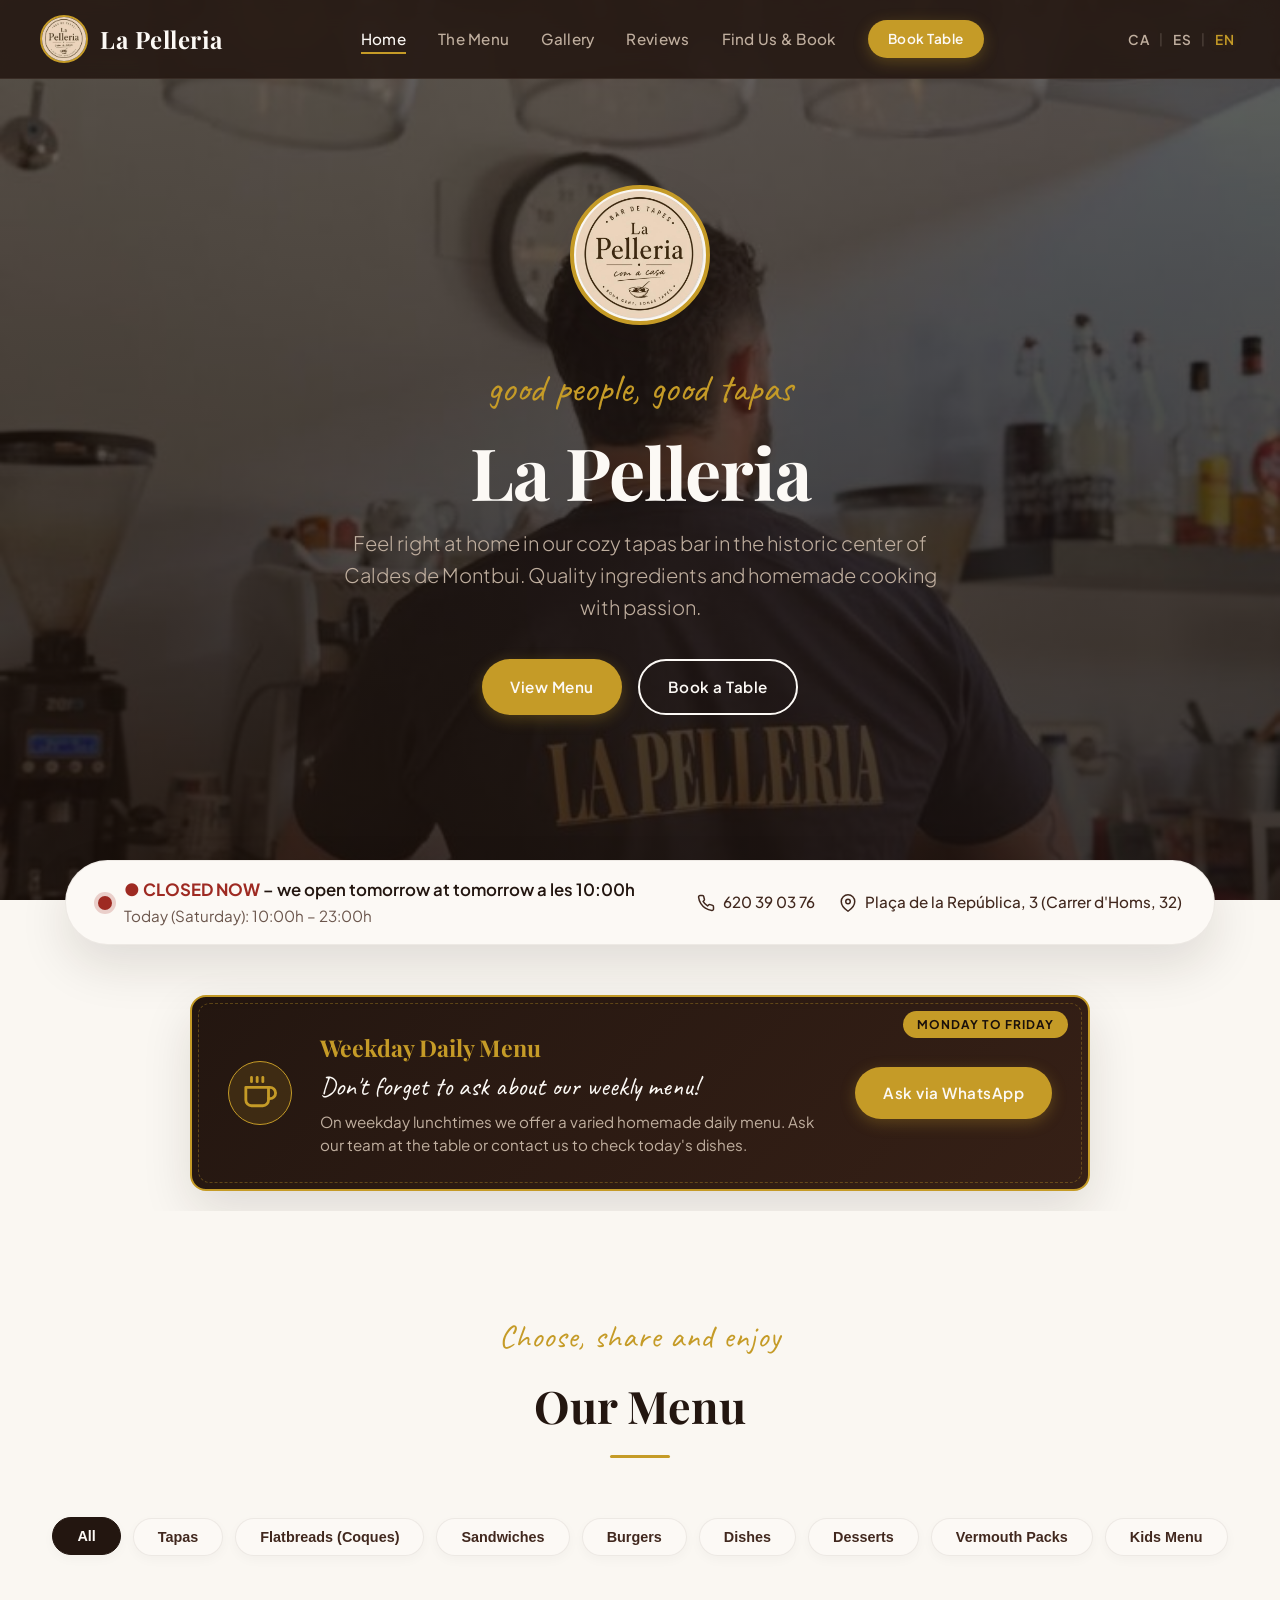
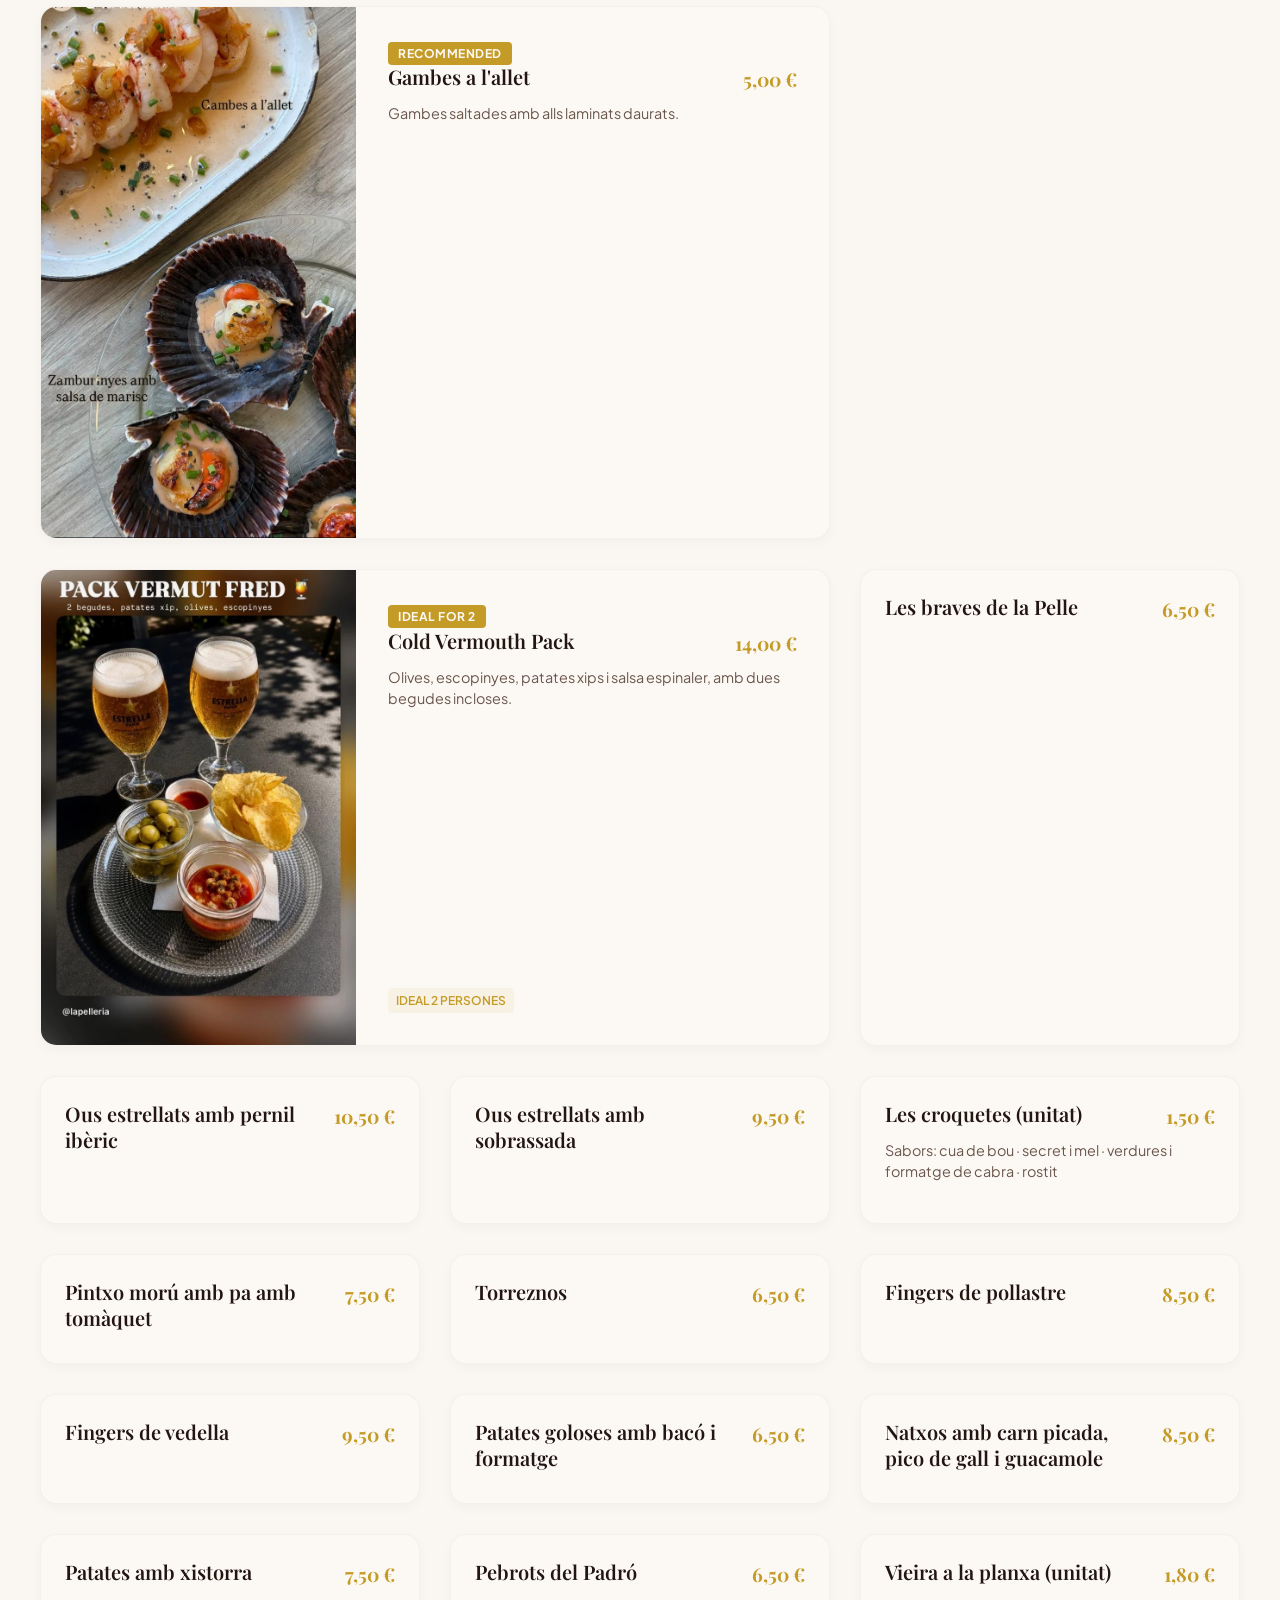
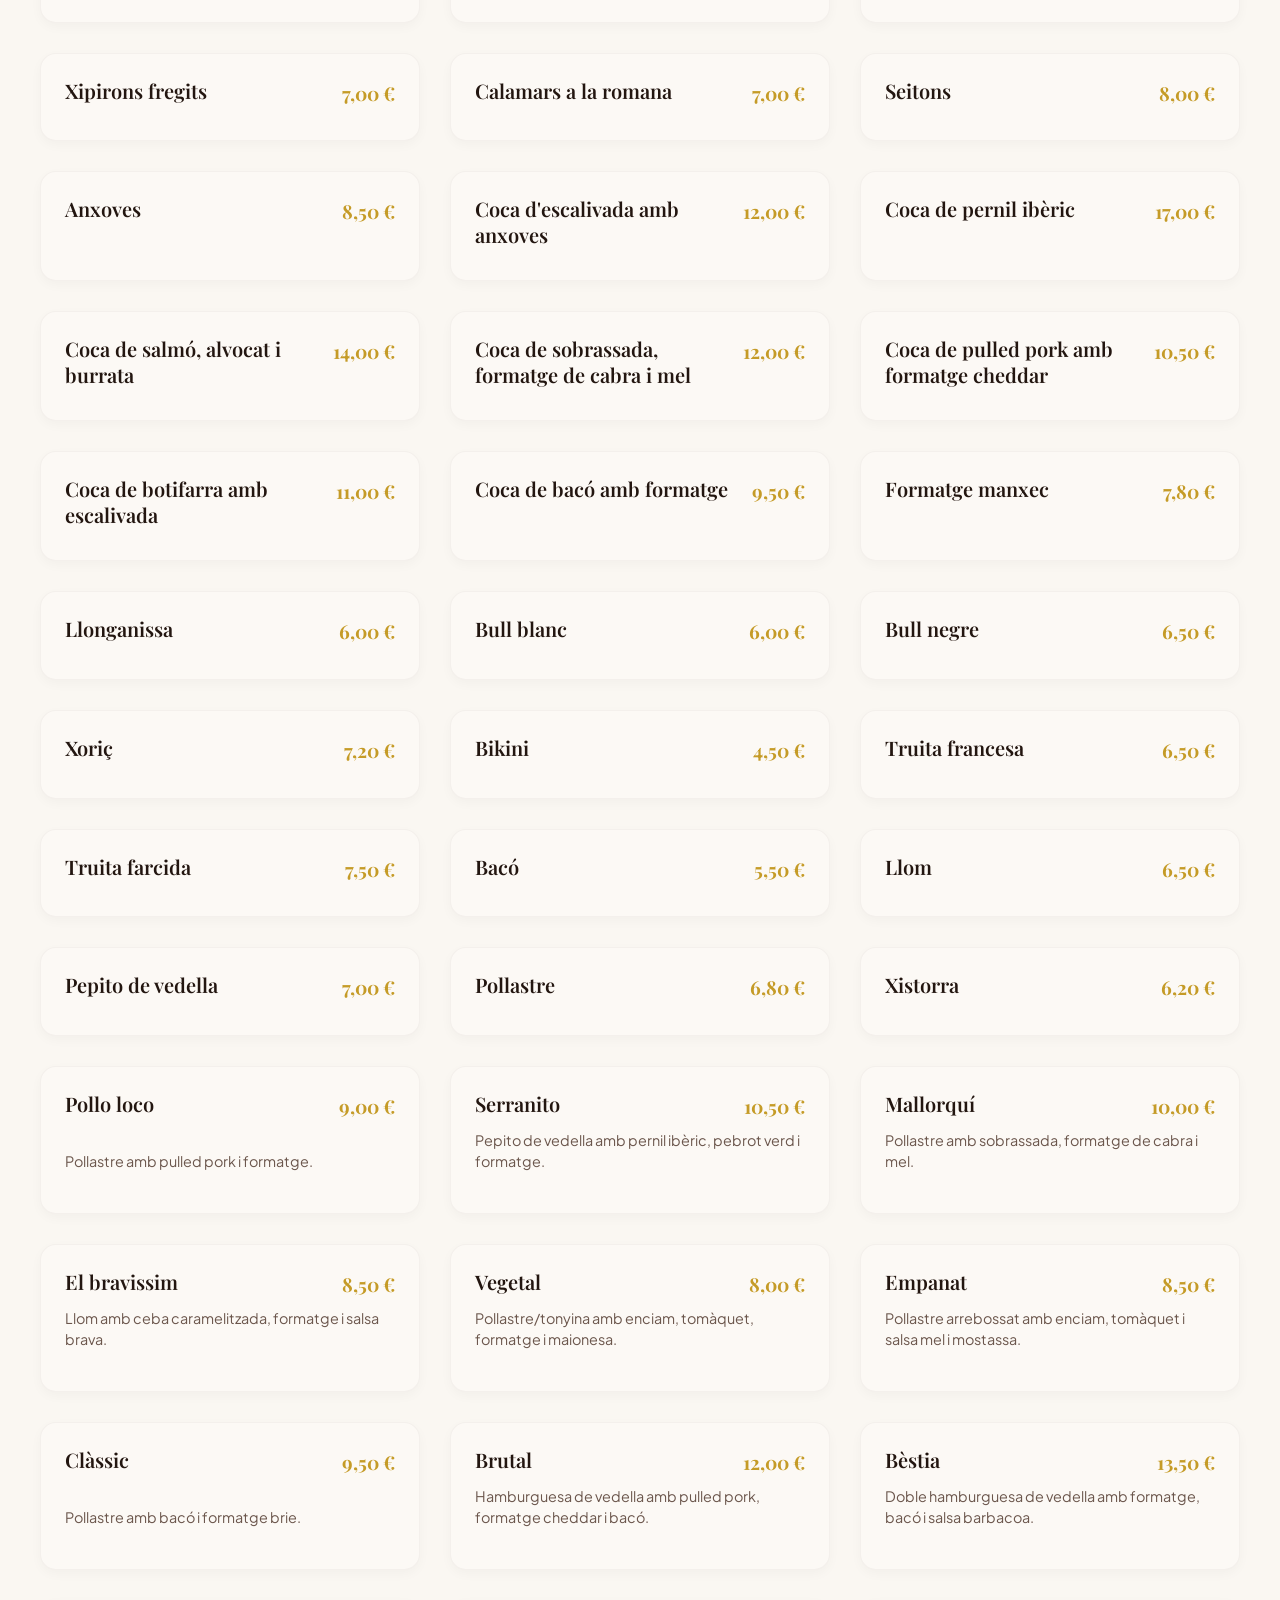
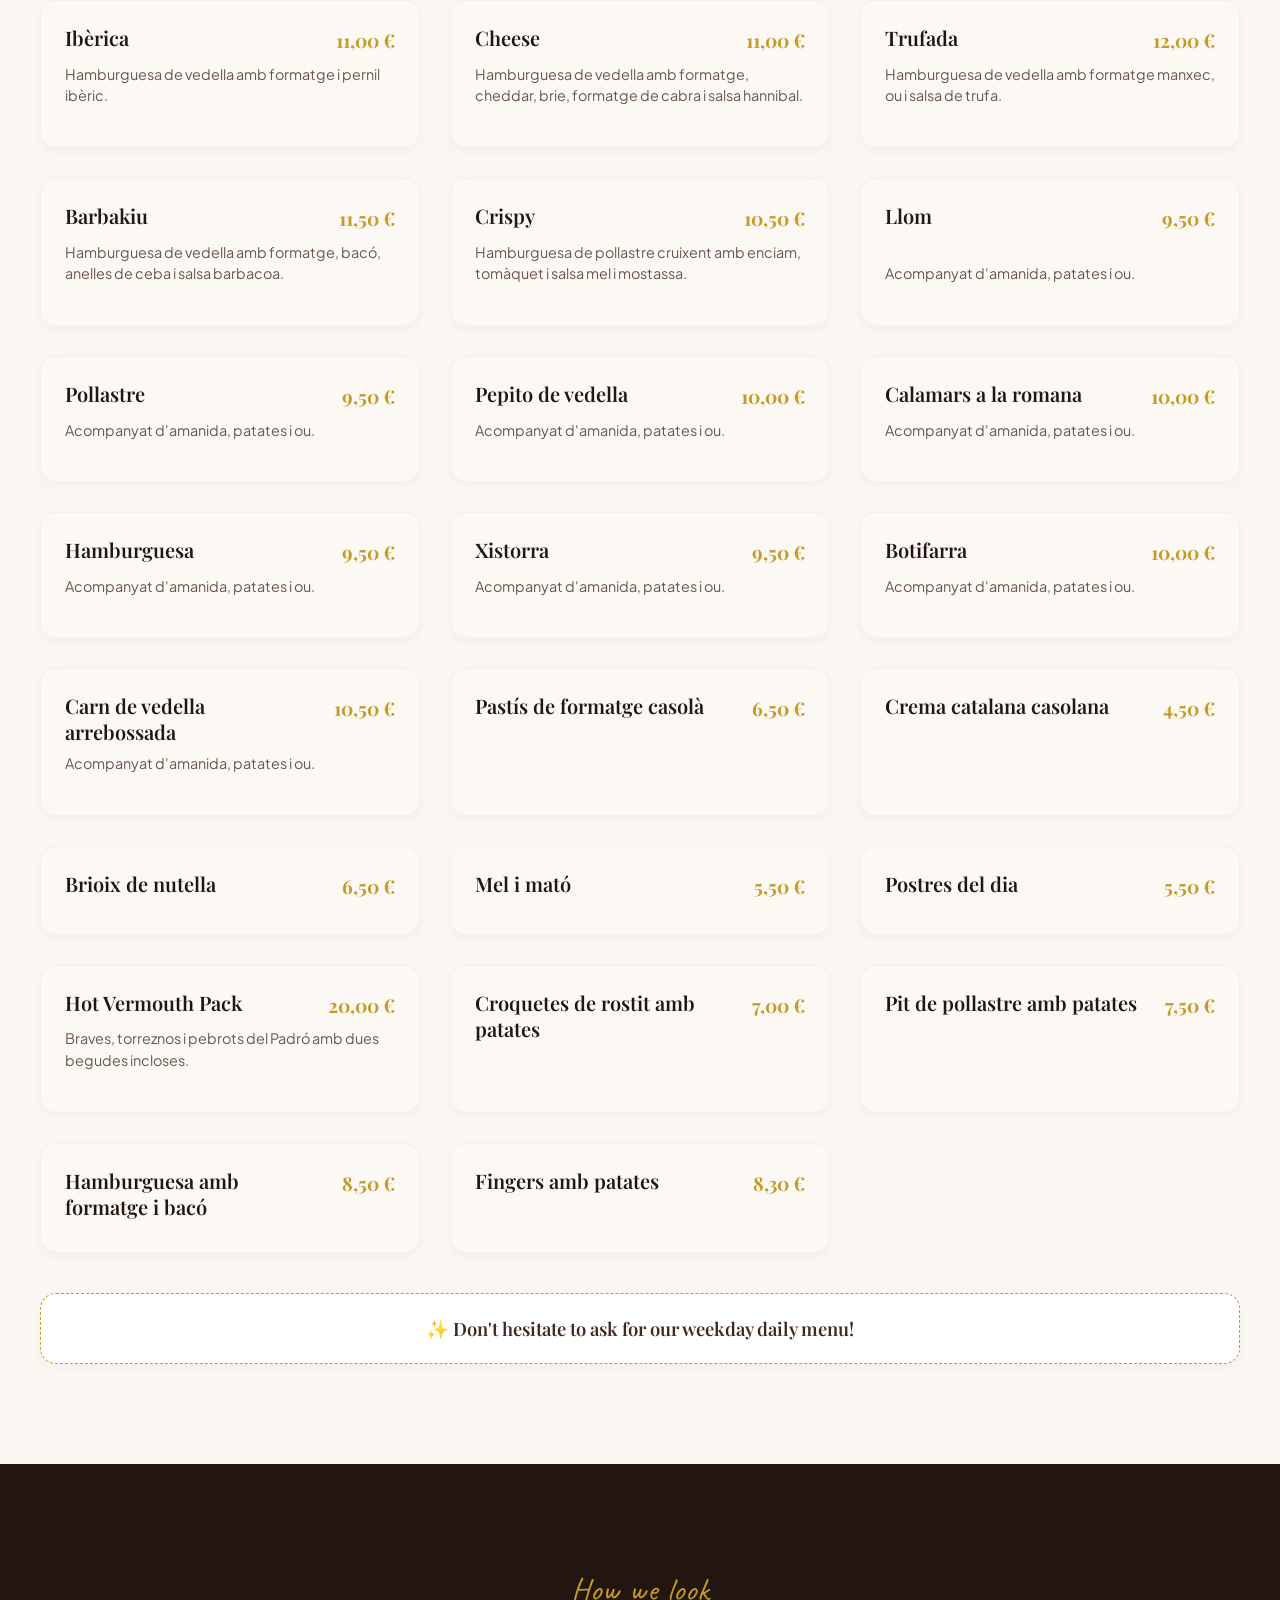
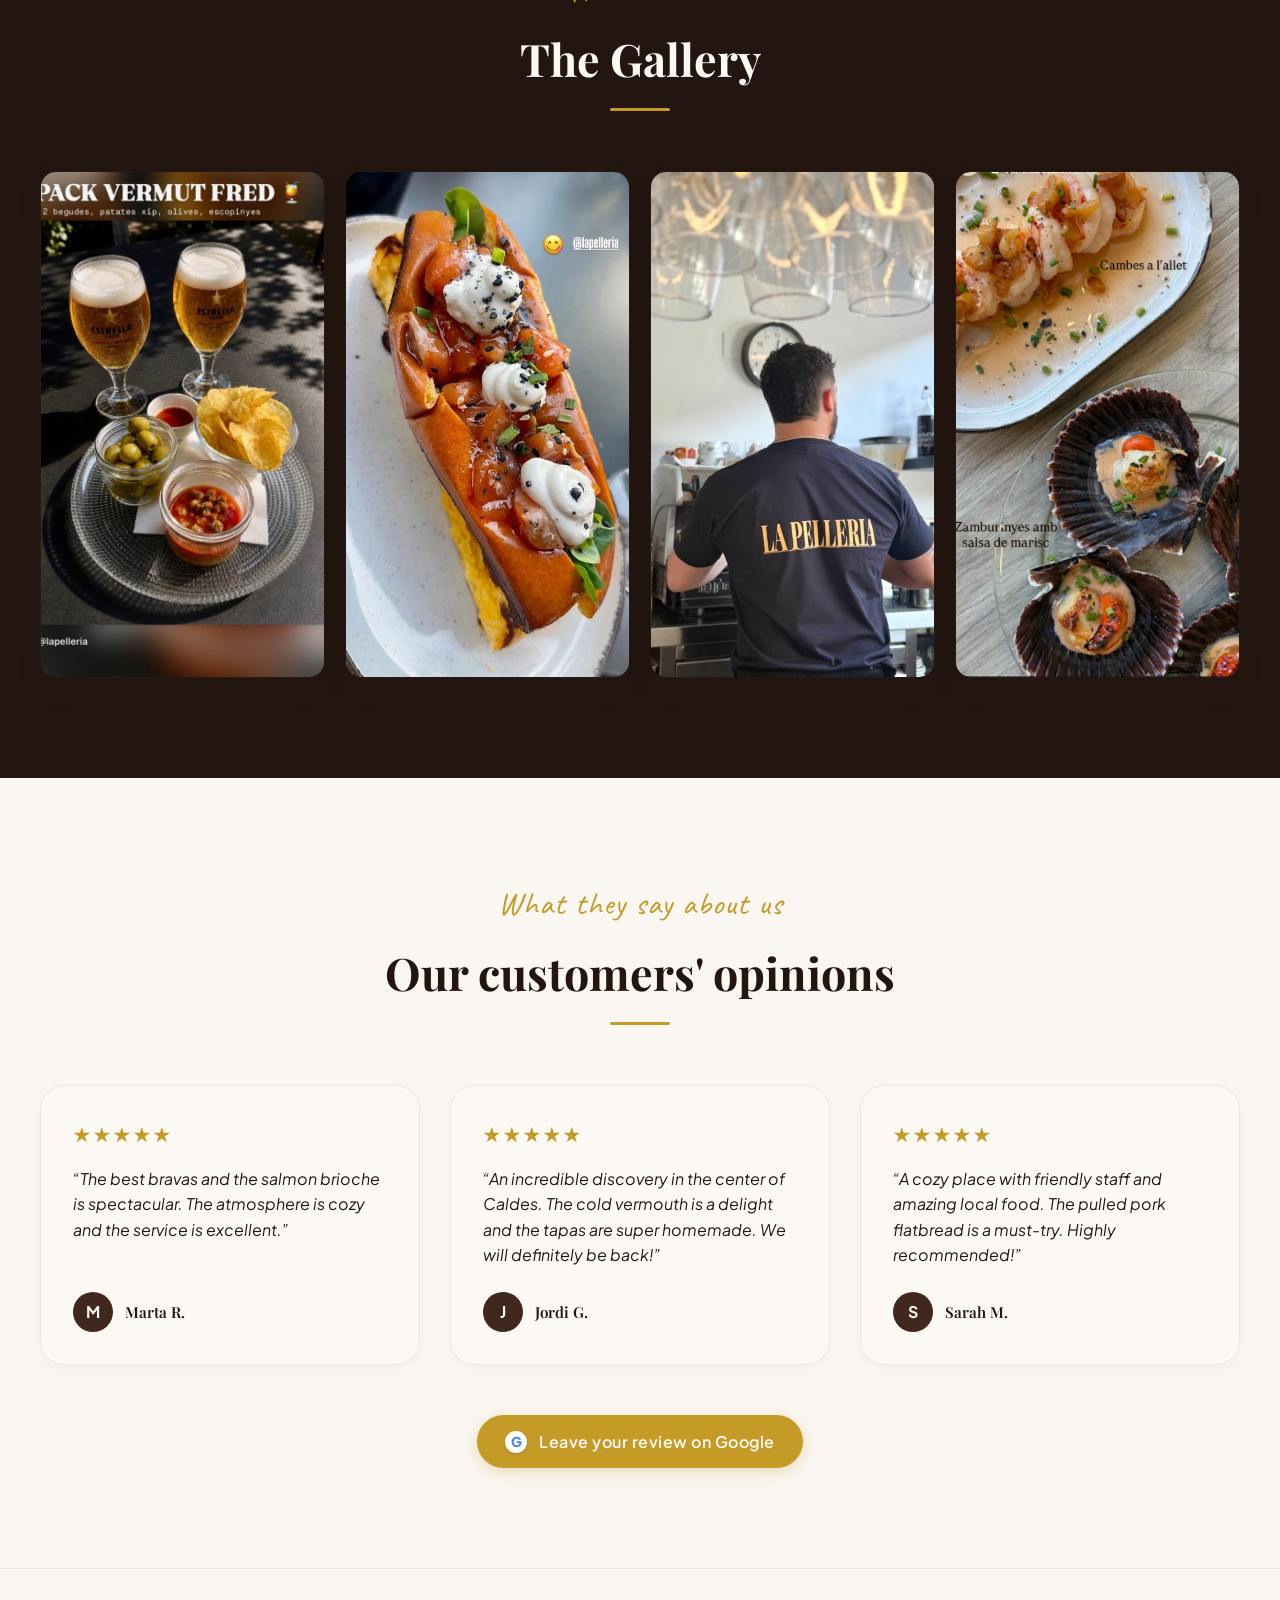
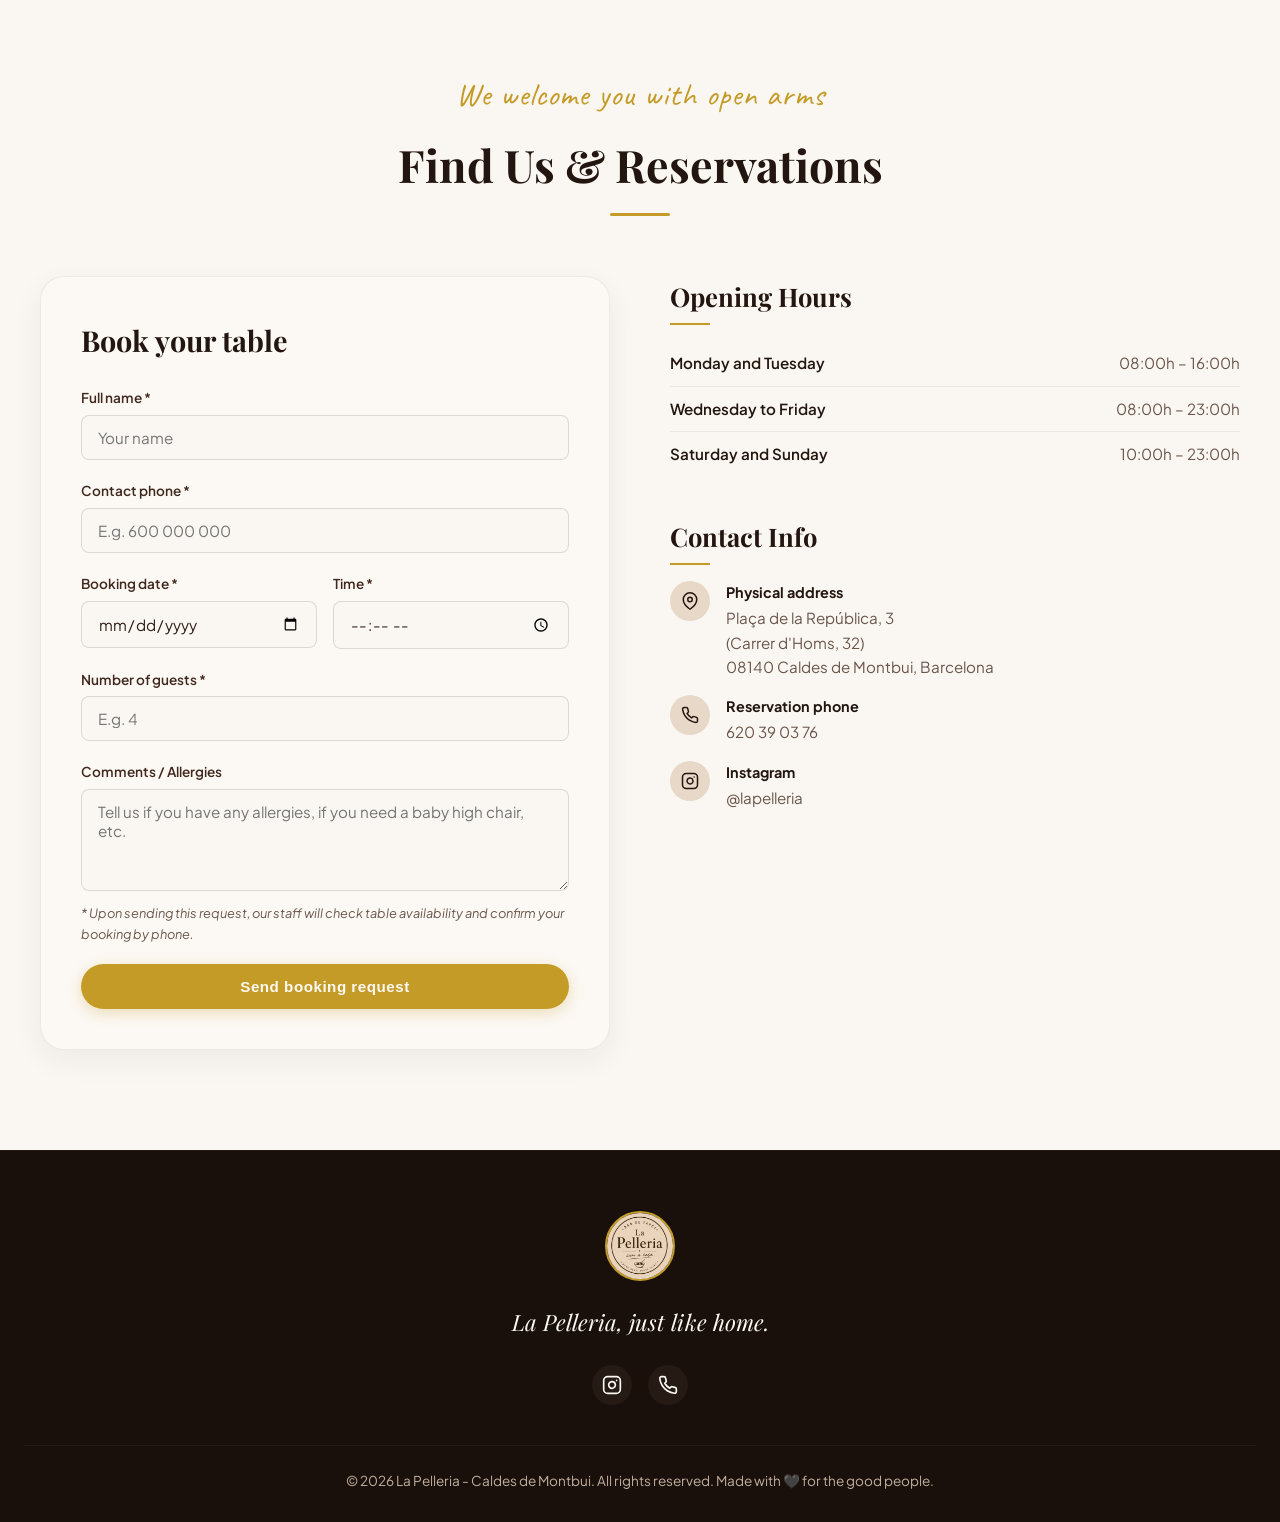
==== commit 76af7457: "Eliminar menu setmanal i afegir avis de consulta diaria" ====
--- a/index.html
+++ b/index.html
@@ -107,7 +107,6 @@
             <nav style="display: flex; align-items: center; gap: 24px;">
                 <ul class="nav-menu" id="nav-menu">
                     <li><a href="#inici" class="nav-link active" id="link-inici" data-i18n="nav_home">Inici</a></li>
-                    <li><a href="#menu-setmanal" class="nav-link" id="link-menu-setmanal" data-i18n="nav_weekly">Menú Setmanal</a></li>
                     <li><a href="#carta" class="nav-link" id="link-carta" data-i18n="nav_carta">La Carta</a></li>
                     <li><a href="#galeria" class="nav-link" id="link-galeria" data-i18n="nav_gallery">Galeria</a></li>
                     <li><a href="#opinions" class="nav-link" id="link-opinions" data-i18n="nav_opinions">Opinions</a></li>
@@ -181,66 +180,22 @@
     </div>
 
     <!-- ==========================================
-         MENÚ SETMANAL
+         AVÍS MENÚ DIARI D'ENTRE SETMANA
          ========================================== -->
-    <section class="weekly-menu-section" id="menu-setmanal">
+    <section class="daily-menu-banner-section" id="menu-setmanal">
         <div class="container">
-            <div class="section-header">
-                <span class="section-subtitle" data-i18n="weekly_subtitle">Fresquet, Variat i Casolà</span>
-                <h2 class="section-title" data-i18n="weekly_title">El Menú Setmanal</h2>
-            </div>
-            
-            <div class="weekly-board" id="weekly-board">
-                <!-- Preu -->
-                <div class="board-badge-price" id="board-price-badge">
-                    <span>14€</span>
-                    <span data-i18n="weekly_sencer">Sencer</span>
-                </div>
-                
-                <div class="board-header">
-                    <h3 class="board-subtitle" id="board-subtitle-text" data-i18n="weekly_board_subtitle">Menú de Migdia</h3>
-                    <p class="board-inclusion" id="board-inclusion-details" data-i18n="weekly_board_inclusion">* Inclou pa, aigua o copa de vi</p>
-                </div>
-                
-                <div class="board-courses">
-                    <!-- Primers -->
-                    <div class="course-category" id="course-primers">
-                        <h4 class="course-title" data-i18n="weekly_primers">Primers</h4>
-                        <ul class="course-list">
-                            <li class="course-item">Amanida verda de temporada</li>
-                            <li class="course-item">Sopa freda de meló refrescant</li>
-                            <li class="course-item">Caneló tradicional d'espinacs de l'hort</li>
-                            <li class="course-item">Cruixent "Torta de camarón" estil gadità</li>
-                            <li class="course-item">Empedrat català amb tonyina i ou dur</li>
-                        </ul>
-                    </div>
-                    
-                    <!-- Segons -->
-                    <div class="course-category" id="course-segons">
-                        <h4 class="course-title" data-i18n="weekly_segons">Segons</h4>
-                        <ul class="course-list">
-                            <li class="course-item">Pop a la gallega amb parmentier de patata</li>
-                            <li class="course-item">Mandonguilles de la iaia guisades amb salsa</li>
-                            <li class="course-item">Fingers de vedella cruixents amb patates fregides</li>
-                            <li class="course-item">Cansalada a baixa temperatura amb ou i patates</li>
-                            <li class="course-item">Verat fresc a la planxa amb all i julivert</li>
-                        </ul>
-                    </div>
-                    
-                    <!-- Postres -->
-                    <div class="course-category" id="course-postres">
-                        <h4 class="course-title" data-i18n="weekly_postres">Postres</h4>
-                        <ul class="course-list">
-                            <li class="course-item">Síndria ben dolça i fresca</li>
-                            <li class="course-item">Mel i mató artesà local</li>
-                            <li class="course-item">Crema catalana casolana cremada</li>
-                            <li class="course-item">Maduixes fresques amb nata muntada</li>
-                        </ul>
-                    </div>
-                </div>
-                
-                <div class="board-footer">
-                    <p class="half-menu-price" id="half-menu-price-text" data-i18n="weekly_half_menu">Opció de mig menú: <strong>11€</strong></p>
+            <div class="daily-menu-card">
+                <div class="daily-menu-badge" data-i18n="daily_menu_badge">Dilluns a Divendres</div>
+                <div class="daily-menu-icon" aria-hidden="true">
+                    <svg width="34" height="34" viewBox="0 0 24 24" fill="none" stroke="currentColor" stroke-width="2" stroke-linecap="round" stroke-linejoin="round"><path d="M18 8h1a4 4 0 0 1 0 8h-1"></path><path d="M2 8h16v9a4 4 0 0 1-4 4H6a4 4 0 0 1-4-4V8z"></path><line x1="6" y1="1" x2="6" y2="4"></line><line x1="10" y1="1" x2="10" y2="4"></line><line x1="14" y1="1" x2="14" y2="4"></line></svg>
+                </div>
+                <div class="daily-menu-body">
+                    <h3 class="daily-menu-title" data-i18n="daily_menu_title">Menú Diari d'Entre Setmana</h3>
+                    <p class="daily-menu-highlight" data-i18n="daily_menu_highlight">No oblidis preguntar pel nostre menú setmanal!</p>
+                    <p class="daily-menu-desc" data-i18n="daily_menu_desc">Als migdies d'entre setmana disposem de menú casolà variat. Pregunta al nostre equip a taula o contacta'ns per consultar els plats d'avui.</p>
+                </div>
+                <div class="daily-menu-cta">
+                    <a href="https://wa.me/34620390376?text=Hola!%20Quin%20es%20el%20menu%20diari%20d'avui?" target="_blank" rel="noopener noreferrer" class="btn btn-primary" data-i18n="daily_menu_btn">Preguntar per WhatsApp</a>
                 </div>
             </div>
         </div>
@@ -262,9 +217,9 @@
                 <button class="filter-btn" data-category="tapes" id="filter-tapes" data-i18n="filter_tapes">Les Tapes</button>
                 <button class="filter-btn" data-category="coques" id="filter-coques" data-i18n="filter_coques">Les Coques</button>
                 <button class="filter-btn" data-category="entrepans" id="filter-entrepans" data-i18n="filter_entrepans">Entrepans</button>
-                <button class="filter-btn" data-category="hamburgueses" id="filter-hamburgueses">Hamburgueses</button>
+                <button class="filter-btn" data-category="hamburgueses" id="filter-hamburgueses" data-i18n="filter_hamburgueses">Hamburgueses</button>
                 <button class="filter-btn" data-category="plats" id="filter-plats" data-i18n="filter_plats">Els Plats</button>
-                <button class="filter-btn" data-category="postres" id="filter-postres">Postres</button>
+                <button class="filter-btn" data-category="postres" id="filter-postres" data-i18n="filter_postres">Postres</button>
                 <button class="filter-btn" data-category="vermut" id="filter-vermut" data-i18n="filter_vermut">Packs Vermut</button>
                 <button class="filter-btn" data-category="infantil" id="filter-infantil" data-i18n="filter_infantil">Per als més petits</button>
             </div>
@@ -827,6 +782,9 @@
 
             </div>
 
+            <!-- Avís final de la carta -->
+            <div class="carta-footer-notice">
+                <p data-i18n="carta_footer_note">✨ No dubtis a preguntar pel nostre menú diari d'entre setmana!</p>
             </div>
         </div>
     </section>
--- a/styles.css
+++ b/styles.css
@@ -464,6 +464,133 @@
 }
 
 /* ==========================================
+   AVÍS MENÚ DIARI D'ENTRE SETMANA
+   ========================================== */
+.daily-menu-banner-section {
+    padding: 50px 0 20px;
+    background-color: var(--bg-light);
+}
+
+.daily-menu-card {
+    max-width: 900px;
+    margin: 0 auto;
+    background: linear-gradient(135deg, #231610 0%, #362016 100%);
+    color: var(--text-light);
+    border: 2px solid var(--accent-gold);
+    border-radius: var(--border-radius-md);
+    padding: 32px 36px;
+    display: flex;
+    align-items: center;
+    gap: 28px;
+    position: relative;
+    box-shadow: var(--shadow-lg);
+    overflow: hidden;
+}
+
+.daily-menu-card::before {
+    content: '';
+    position: absolute;
+    top: 6px; left: 6px; right: 6px; bottom: 6px;
+    border: 1px dashed rgba(197, 155, 39, 0.35);
+    border-radius: calc(var(--border-radius-md) - 4px);
+    pointer-events: none;
+}
+
+.daily-menu-badge {
+    position: absolute;
+    top: 14px;
+    right: 20px;
+    background-color: var(--accent-gold);
+    color: #1a100b;
+    font-size: 0.75rem;
+    font-weight: 700;
+    text-transform: uppercase;
+    letter-spacing: 1px;
+    padding: 4px 14px;
+    border-radius: 20px;
+}
+
+.daily-menu-icon {
+    flex-shrink: 0;
+    width: 64px;
+    height: 64px;
+    background-color: rgba(197, 155, 39, 0.15);
+    border: 1px solid var(--accent-gold);
+    border-radius: 50%;
+    display: flex;
+    align-items: center;
+    justify-content: center;
+    color: var(--accent-gold);
+}
+
+.daily-menu-body {
+    flex: 1;
+}
+
+.daily-menu-title {
+    font-family: var(--font-title);
+    font-size: 1.45rem;
+    color: var(--accent-gold);
+    margin-bottom: 4px;
+}
+
+.daily-menu-highlight {
+    font-family: var(--font-accent);
+    font-size: 1.65rem;
+    color: var(--text-light);
+    line-height: 1.25;
+    margin-bottom: 8px;
+}
+
+.daily-menu-desc {
+    font-size: 0.95rem;
+    color: var(--text-muted-light);
+    line-height: 1.5;
+}
+
+.daily-menu-cta {
+    flex-shrink: 0;
+}
+
+.carta-footer-notice {
+    text-align: center;
+    margin-top: 40px;
+    padding: 20px;
+    background: #fff;
+    border-radius: var(--border-radius-md);
+    border: 1px dashed var(--accent-gold);
+    box-shadow: var(--shadow-sm);
+}
+
+.carta-footer-notice p {
+    font-family: var(--font-title);
+    font-size: 1.15rem;
+    color: var(--primary-mid);
+    font-weight: 600;
+}
+
+@media (max-width: 768px) {
+    .daily-menu-card {
+        flex-direction: column;
+        text-align: center;
+        padding: 44px 20px 24px;
+        gap: 16px;
+    }
+    .daily-menu-badge {
+        top: 12px;
+        right: 50%;
+        transform: translateX(50%);
+    }
+    .daily-menu-cta {
+        width: 100%;
+    }
+    .daily-menu-cta .btn {
+        width: 100%;
+        justify-content: center;
+    }
+}
+
+/* ==========================================
    MENÚ SETMANAL (PISSARRA FOSCA PREMIUM)
    ========================================== */
 .weekly-menu-section {
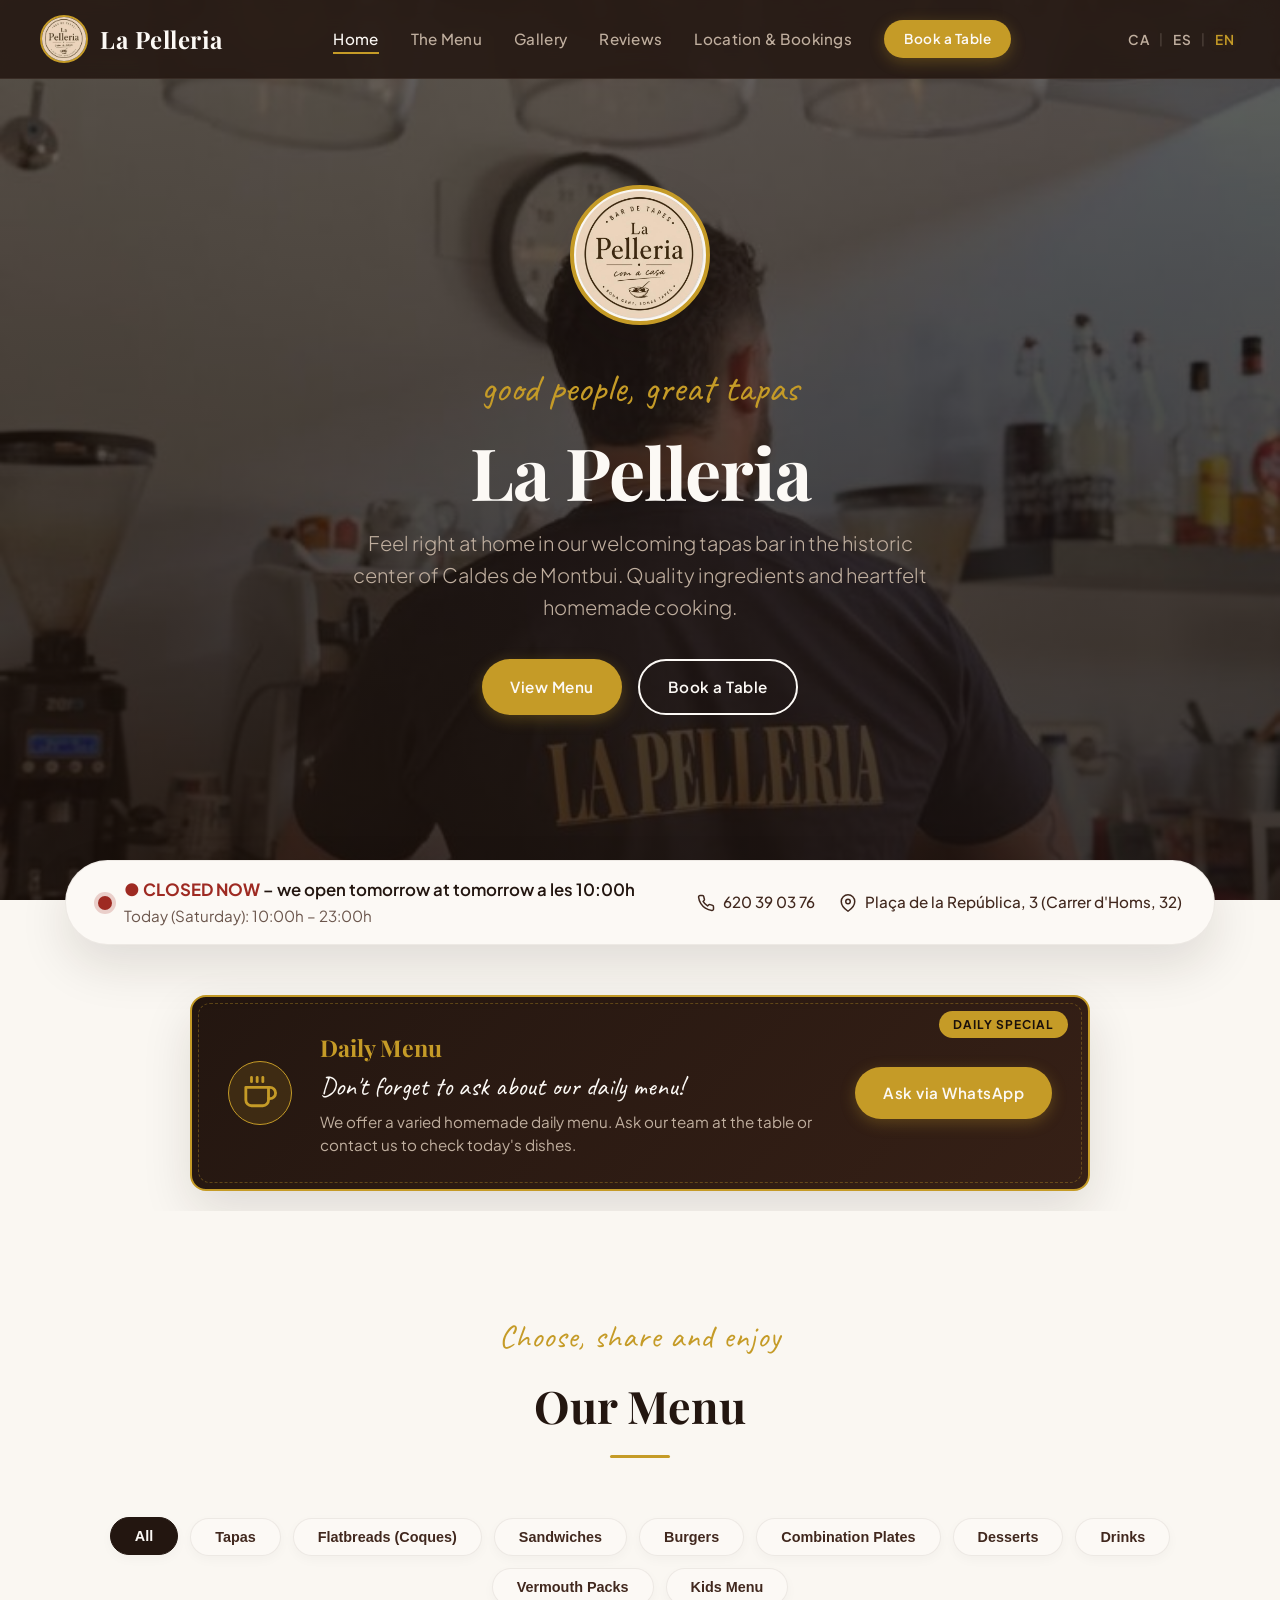
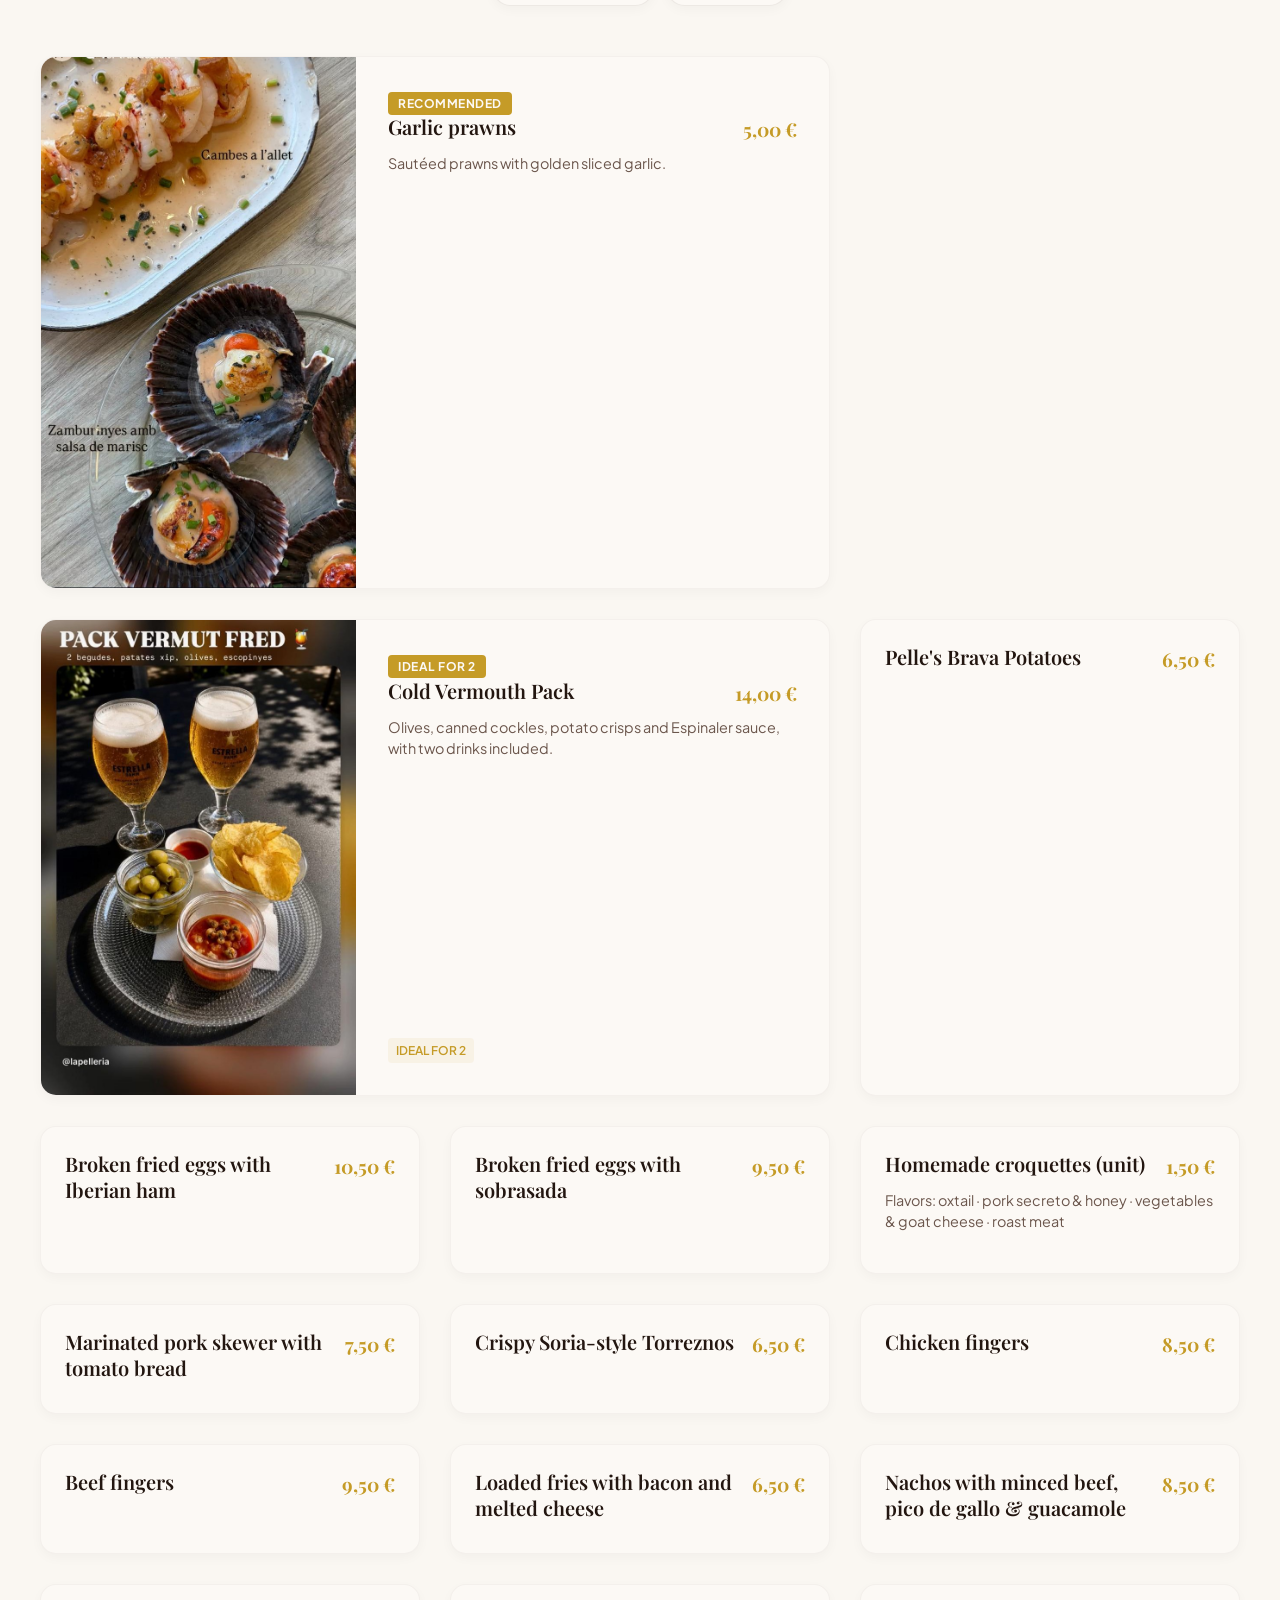
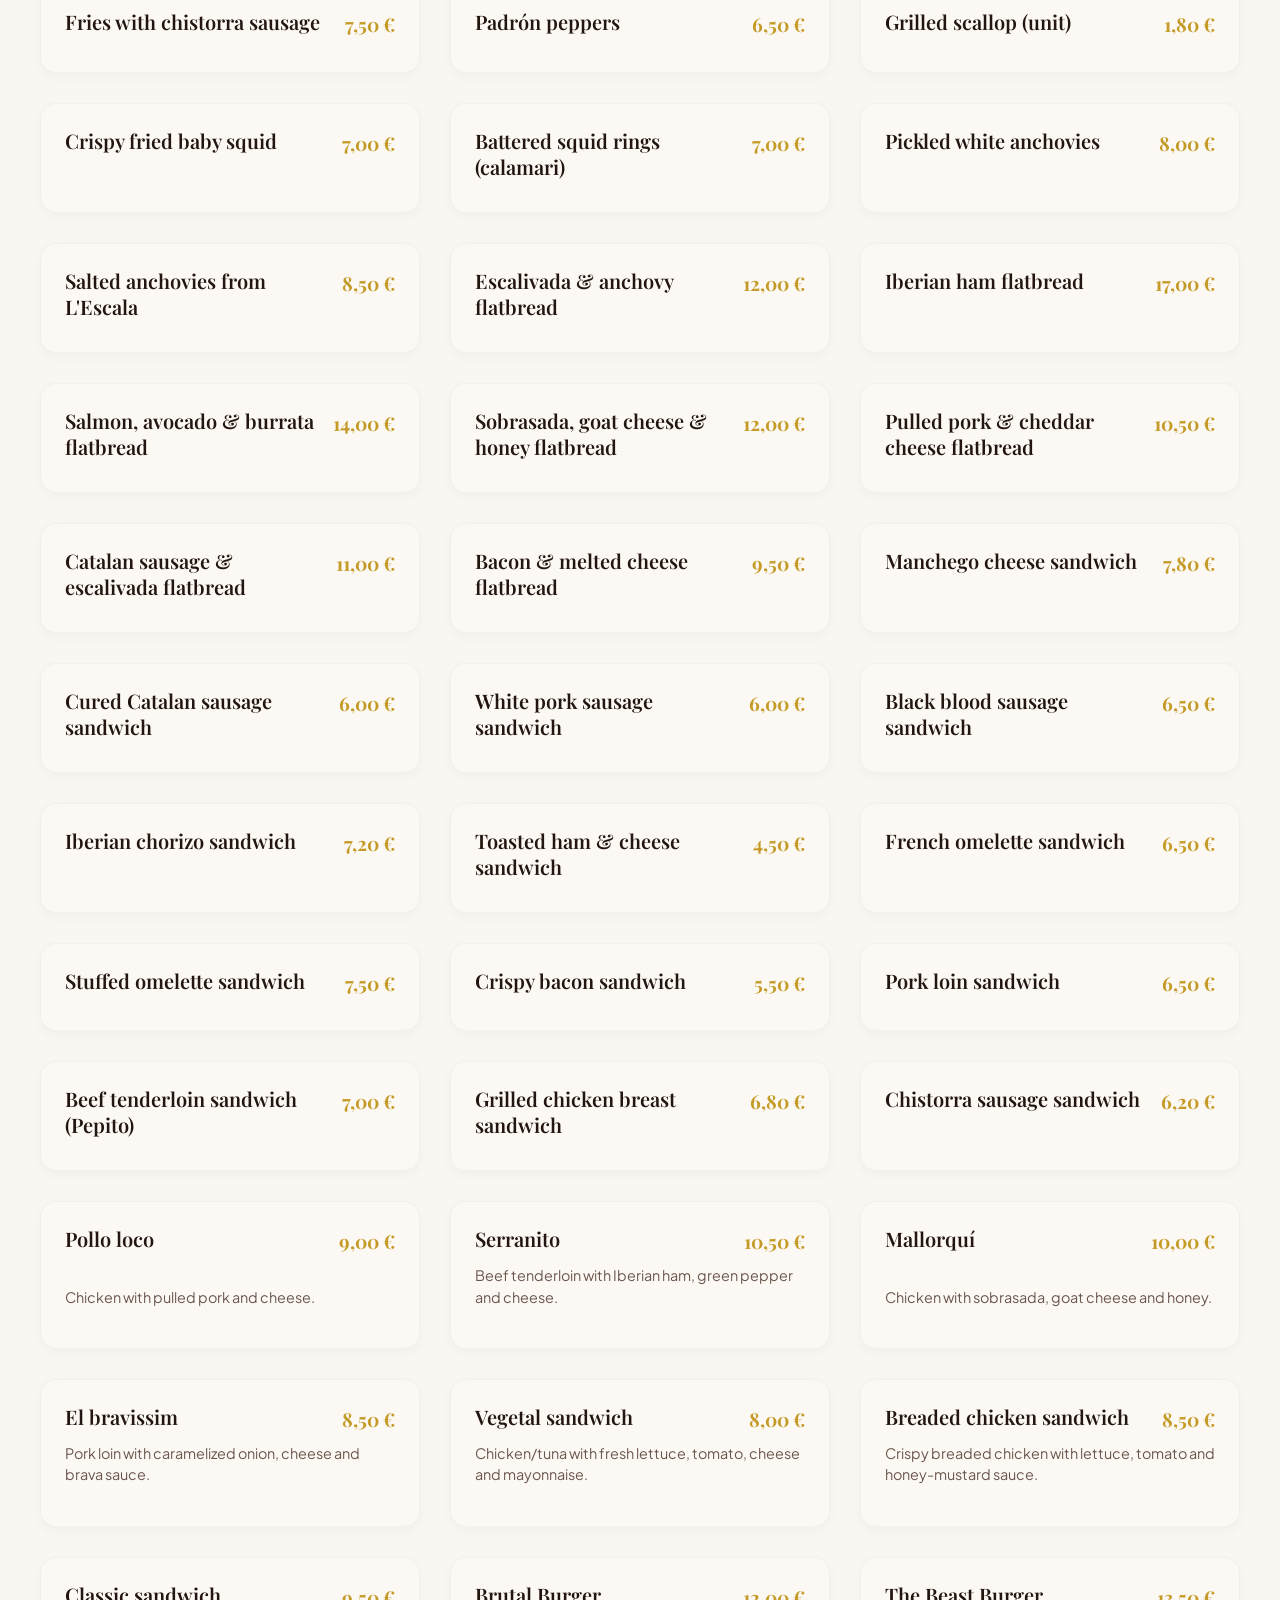
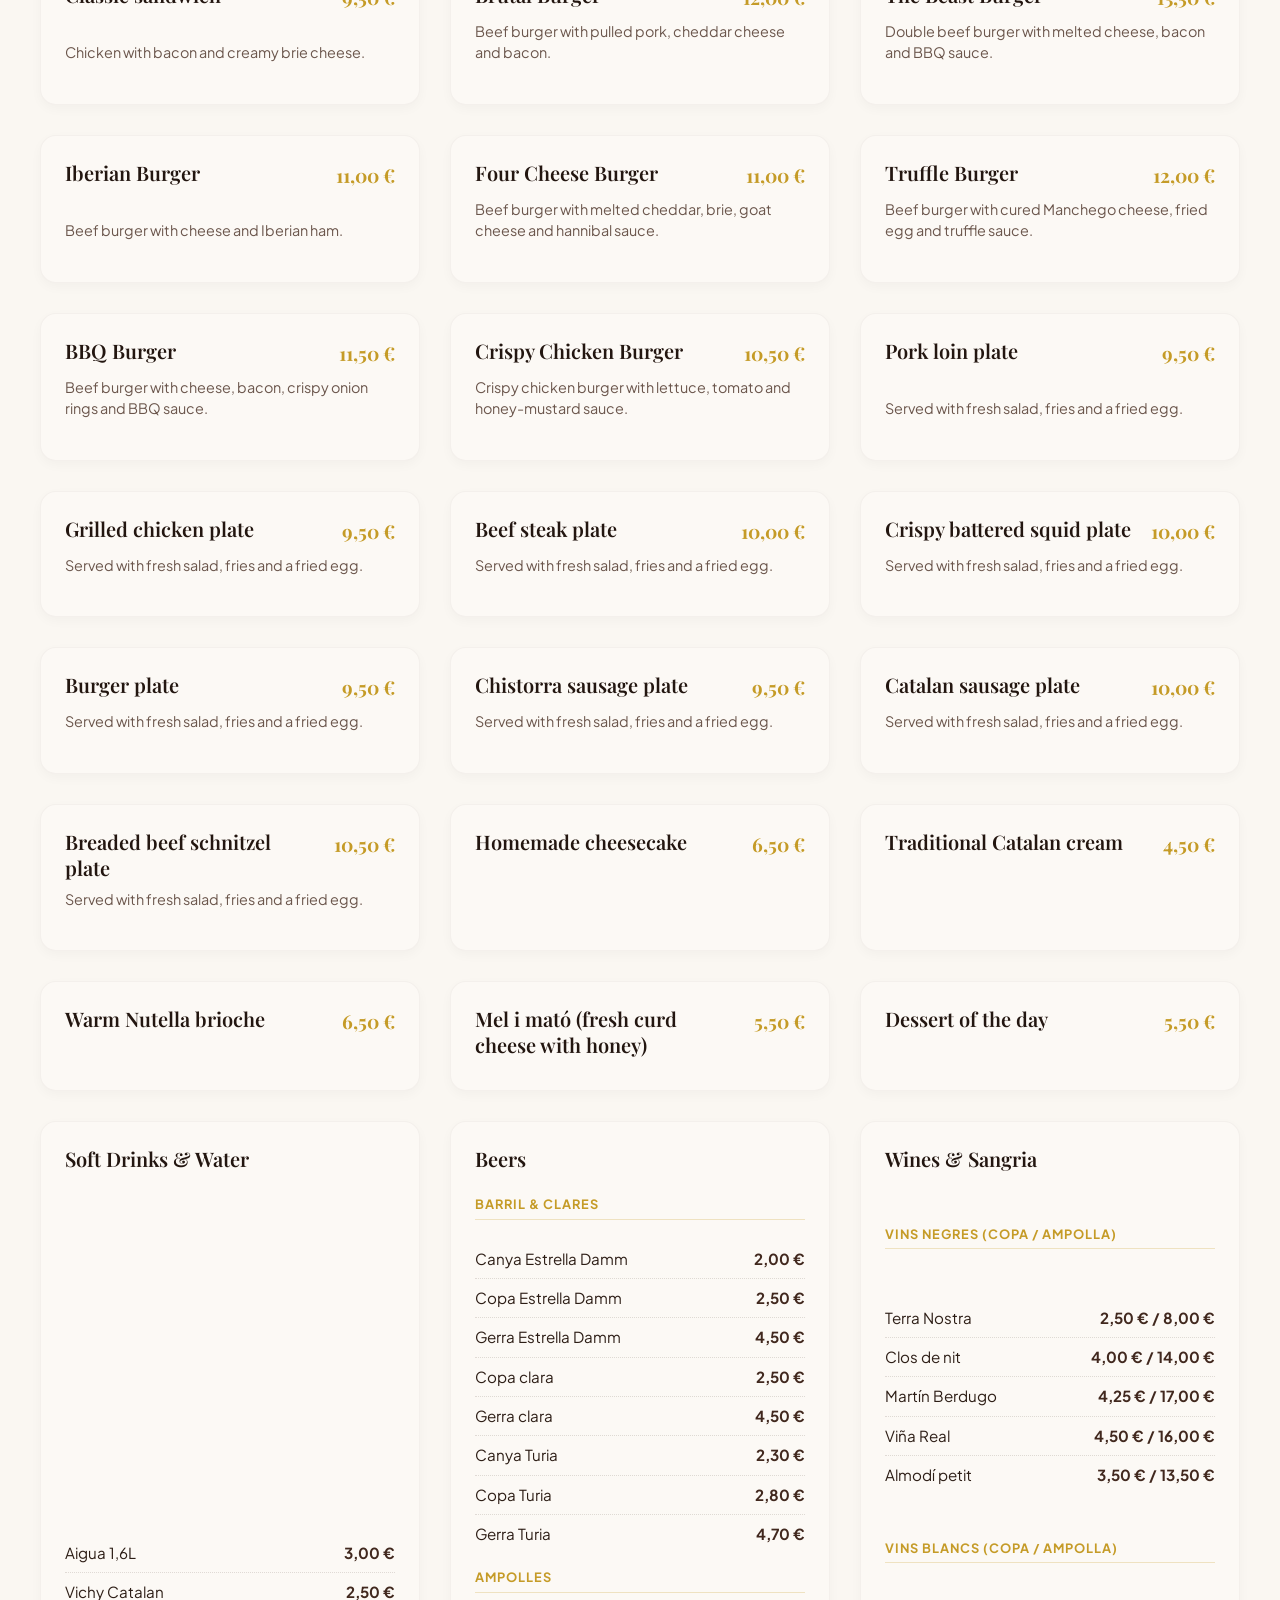
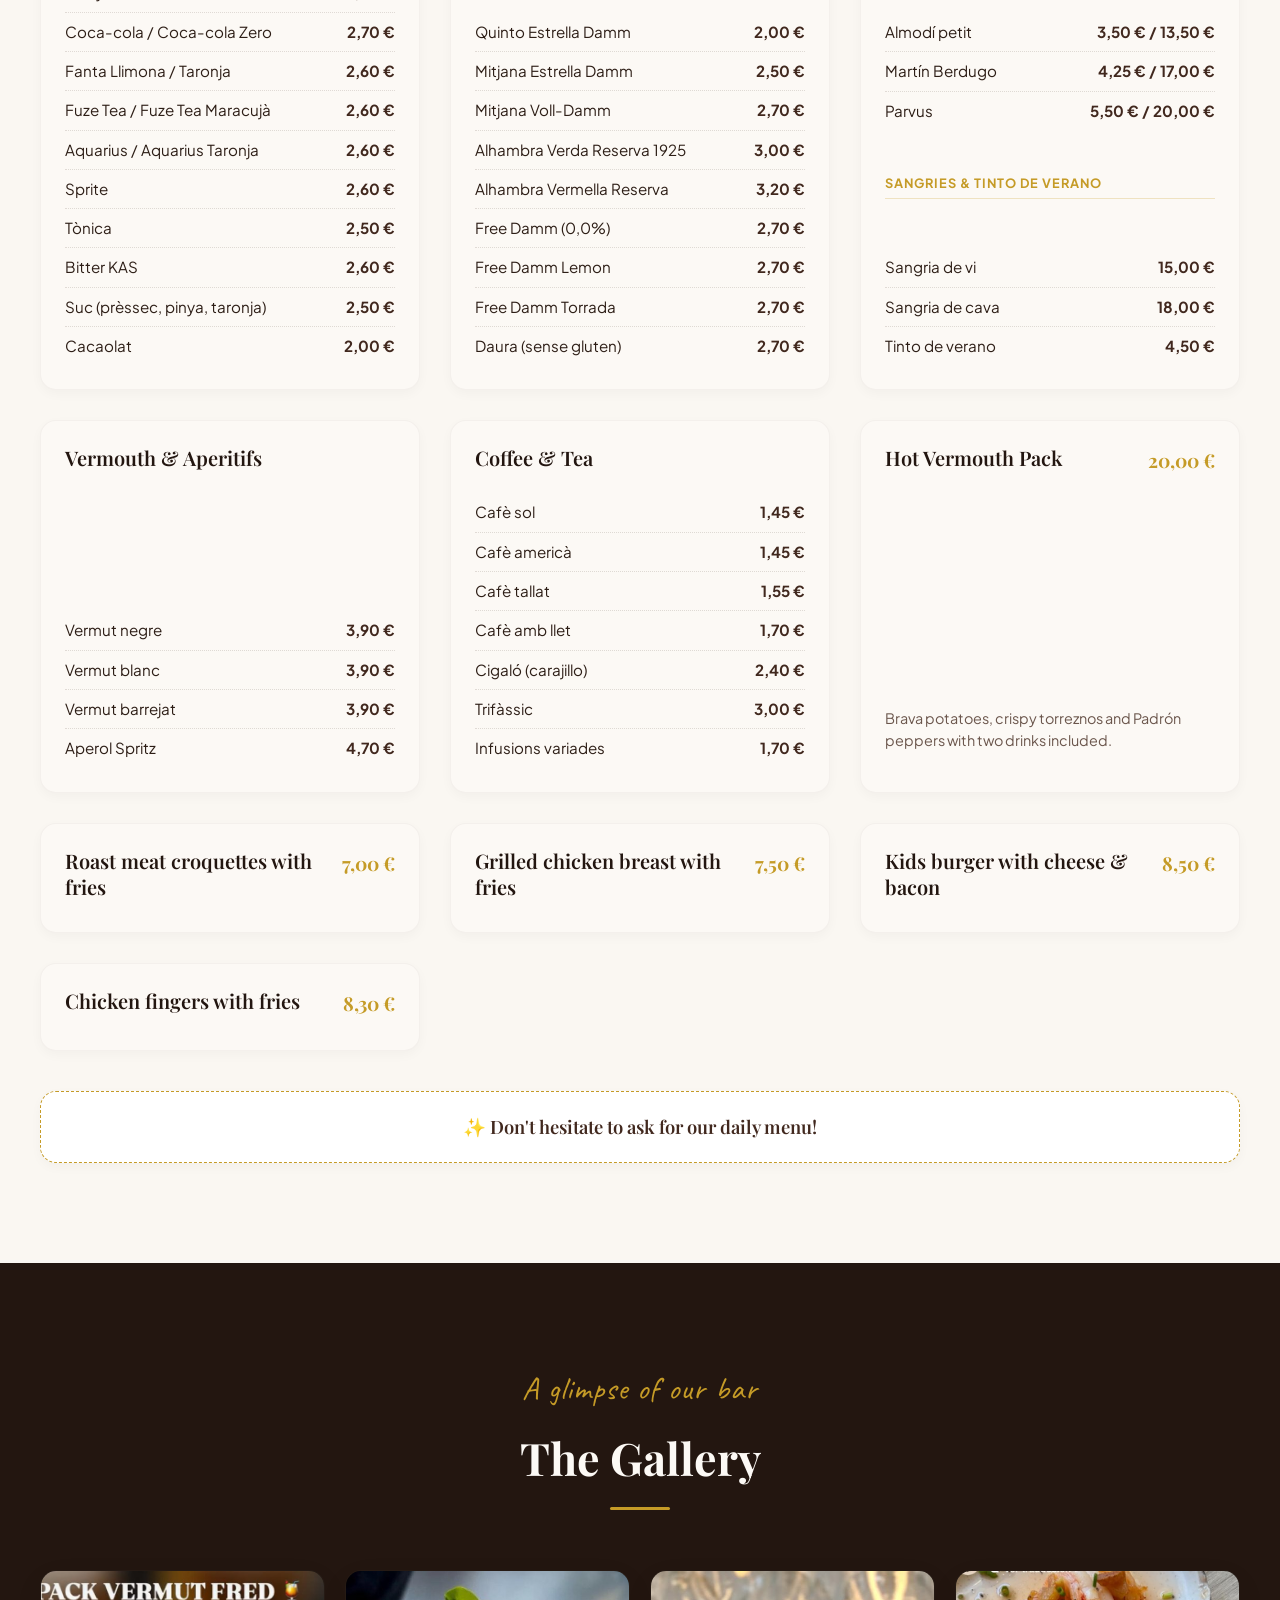
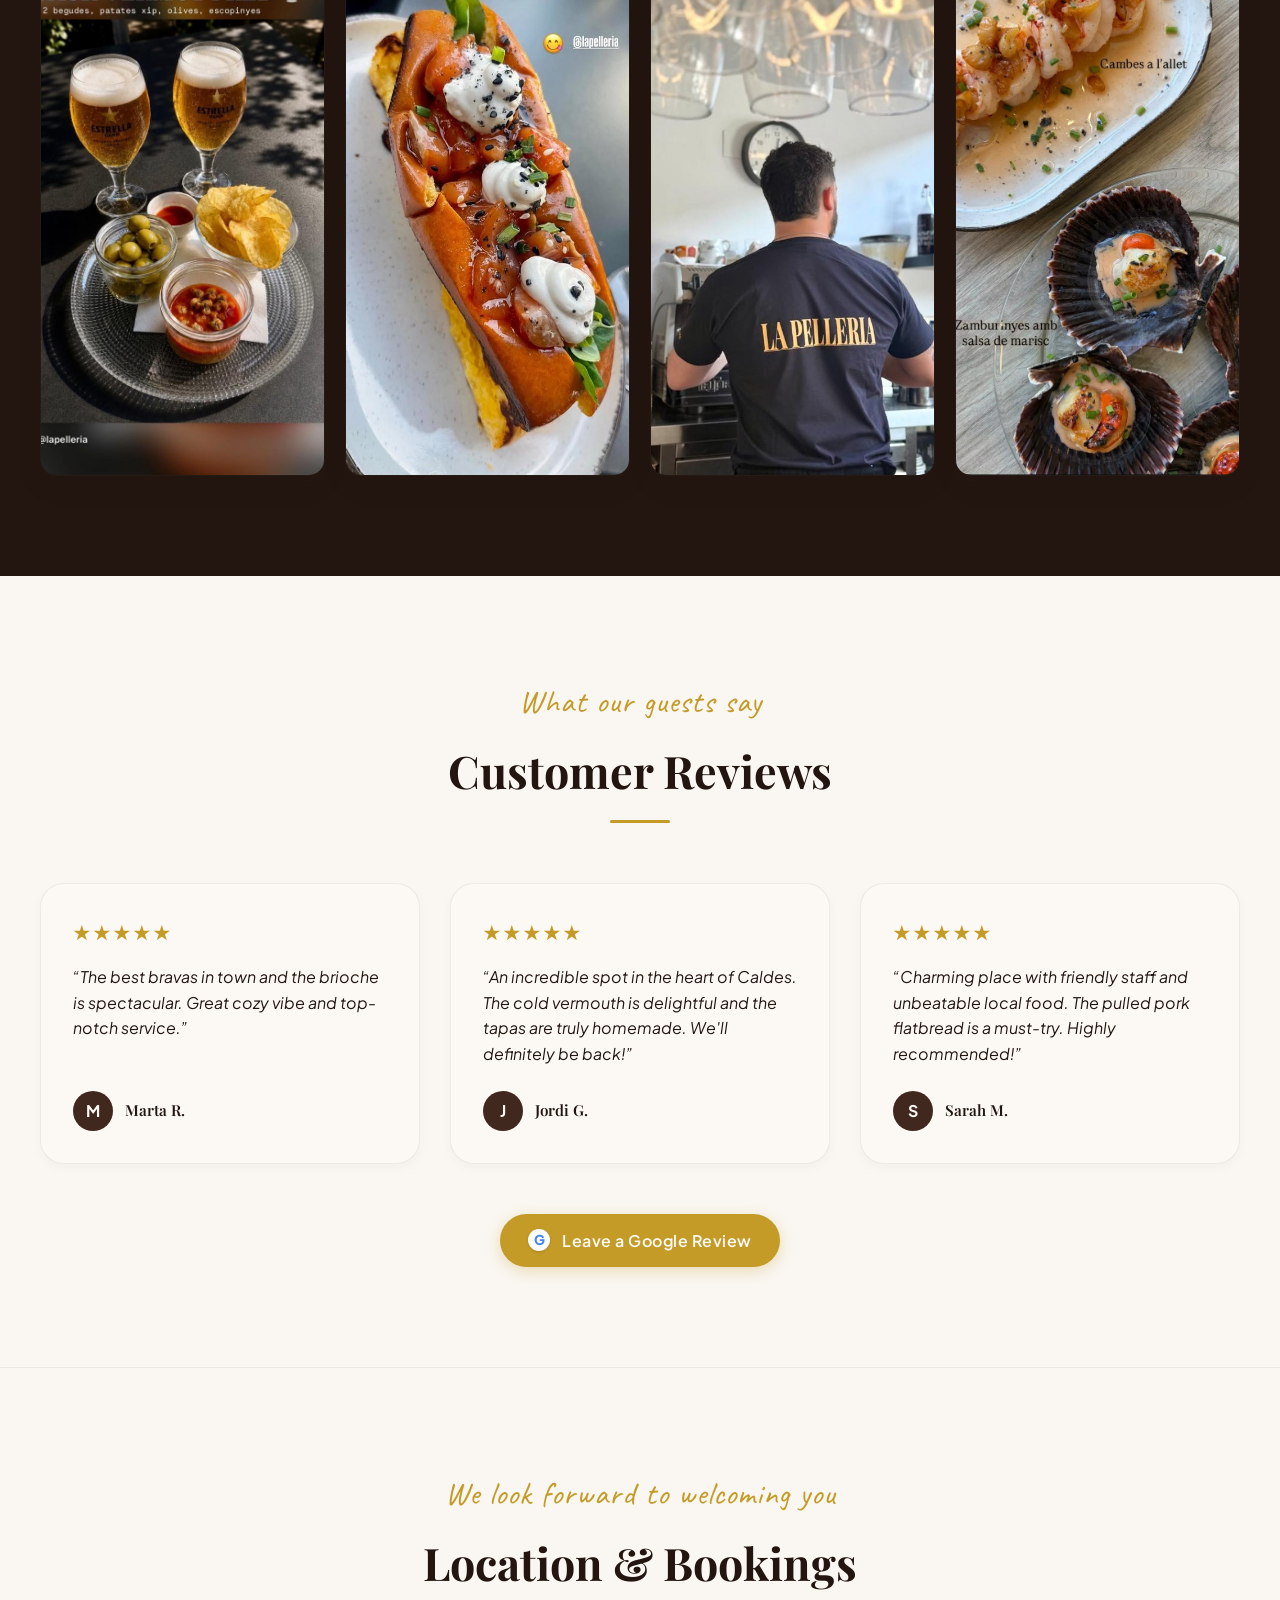
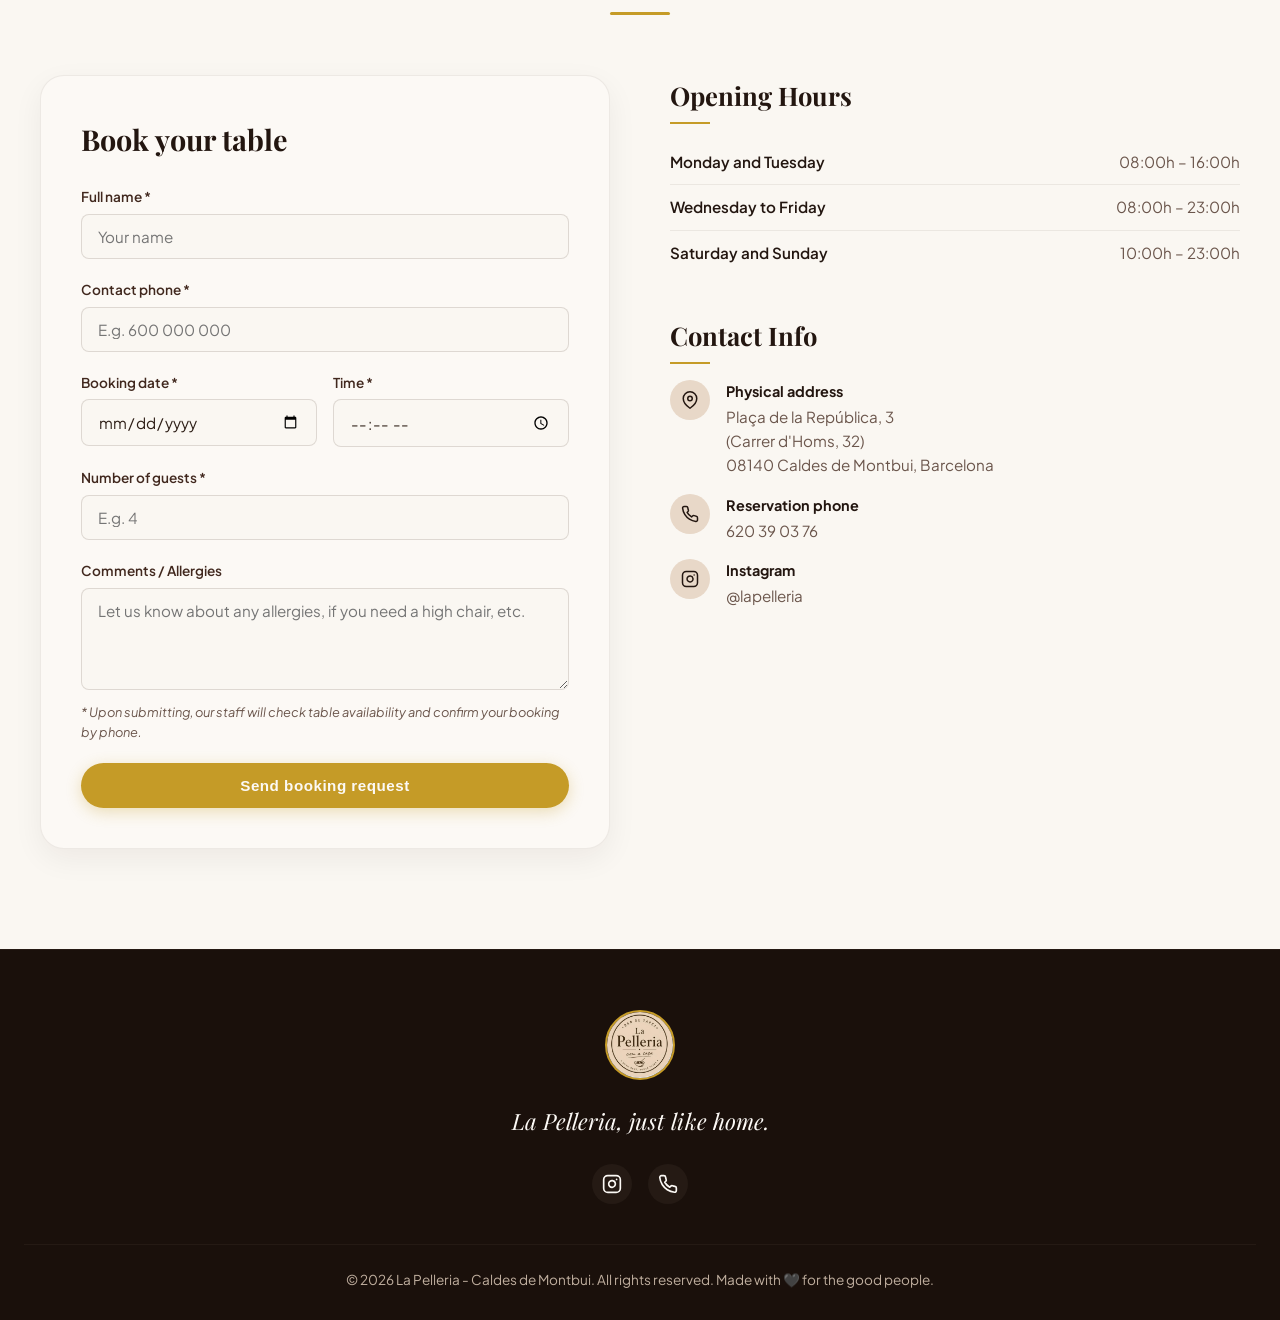
==== commit 7bc2b03a: "Afegides begudes, correccions d'ortografia CA/ES/EN i ajust de text del menu" ====
--- a/index.html
+++ b/index.html
@@ -180,19 +180,19 @@
     </div>
 
     <!-- ==========================================
-         AVÍS MENÚ DIARI D'ENTRE SETMANA
+         AVÍS MENÚ DIARI
          ========================================== -->
     <section class="daily-menu-banner-section" id="menu-setmanal">
         <div class="container">
             <div class="daily-menu-card">
-                <div class="daily-menu-badge" data-i18n="daily_menu_badge">Dilluns a Divendres</div>
+                <div class="daily-menu-badge" data-i18n="daily_menu_badge">Menú Casolà</div>
                 <div class="daily-menu-icon" aria-hidden="true">
                     <svg width="34" height="34" viewBox="0 0 24 24" fill="none" stroke="currentColor" stroke-width="2" stroke-linecap="round" stroke-linejoin="round"><path d="M18 8h1a4 4 0 0 1 0 8h-1"></path><path d="M2 8h16v9a4 4 0 0 1-4 4H6a4 4 0 0 1-4-4V8z"></path><line x1="6" y1="1" x2="6" y2="4"></line><line x1="10" y1="1" x2="10" y2="4"></line><line x1="14" y1="1" x2="14" y2="4"></line></svg>
                 </div>
                 <div class="daily-menu-body">
-                    <h3 class="daily-menu-title" data-i18n="daily_menu_title">Menú Diari d'Entre Setmana</h3>
-                    <p class="daily-menu-highlight" data-i18n="daily_menu_highlight">No oblidis preguntar pel nostre menú setmanal!</p>
-                    <p class="daily-menu-desc" data-i18n="daily_menu_desc">Als migdies d'entre setmana disposem de menú casolà variat. Pregunta al nostre equip a taula o contacta'ns per consultar els plats d'avui.</p>
+                    <h3 class="daily-menu-title" data-i18n="daily_menu_title">Menú Diari</h3>
+                    <p class="daily-menu-highlight" data-i18n="daily_menu_highlight">No oblidis preguntar pel nostre menú!</p>
+                    <p class="daily-menu-desc" data-i18n="daily_menu_desc">Disposem de menú casolà variat. Pregunta al nostre equip a taula o contacta amb nosaltres per consultar els plats d'avui.</p>
                 </div>
                 <div class="daily-menu-cta">
                     <a href="https://wa.me/34620390376?text=Hola!%20Quin%20es%20el%20menu%20diari%20d'avui?" target="_blank" rel="noopener noreferrer" class="btn btn-primary" data-i18n="daily_menu_btn">Preguntar per WhatsApp</a>
@@ -220,6 +220,7 @@
                 <button class="filter-btn" data-category="hamburgueses" id="filter-hamburgueses" data-i18n="filter_hamburgueses">Hamburgueses</button>
                 <button class="filter-btn" data-category="plats" id="filter-plats" data-i18n="filter_plats">Els Plats</button>
                 <button class="filter-btn" data-category="postres" id="filter-postres" data-i18n="filter_postres">Postres</button>
+                <button class="filter-btn" data-category="begudes" id="filter-begudes" data-i18n="filter_begudes">Begudes</button>
                 <button class="filter-btn" data-category="vermut" id="filter-vermut" data-i18n="filter_vermut">Packs Vermut</button>
                 <button class="filter-btn" data-category="infantil" id="filter-infantil" data-i18n="filter_infantil">Per als més petits</button>
             </div>
@@ -236,10 +237,10 @@
                         <div>
                             <span class="featured-tag" data-i18n="badge_recomanat">Recomanat</span>
                             <div class="menu-item-header">
-                                <h3 class="menu-item-title">Gambes a l'allet</h3>
+                                <h3 class="menu-item-title" data-i18n="item_gambes_title">Gambes a l'allet</h3>
                                 <span class="menu-item-price">5,00 €</span>
                             </div>
-                            <p class="menu-item-desc">Gambes saltades amb alls laminats daurats.</p>
+                            <p class="menu-item-desc" data-i18n="item_gambes_desc">Gambes saltades amb alls laminats daurats.</p>
                         </div>
                     </div>
                 </div>
@@ -256,10 +257,10 @@
                                 <h3 class="menu-item-title" data-i18n="item_vermut_fred_title">Pack Vermut Fred</h3>
                                 <span class="menu-item-price">14,00 €</span>
                             </div>
-                            <p class="menu-item-desc">Olives, escopinyes, patates xips i salsa espinaler, amb dues begudes incloses.</p>
+                            <p class="menu-item-desc" data-i18n="item_vermut_fred_desc">Olives, escopinyes, patates xips i salsa espinaler, amb dues begudes incloses.</p>
                         </div>
                         <div class="menu-item-meta">
-                            <span class="diet-badge gf">Ideal 2 persones</span>
+                            <span class="diet-badge gf" data-i18n="badge_vermut_qty">Ideal 2 persones</span>
                         </div>
                     </div>
                 </div>
@@ -267,120 +268,120 @@
                 <!-- TAPES -->
                 <div class="menu-item-card" data-category="tapes" id="item-braves">
                     <div class="menu-item-header">
-                        <h3 class="menu-item-title">Les braves de la Pelle</h3>
+                        <h3 class="menu-item-title" data-i18n="item_braves_title">Les braves de la Pelle</h3>
                         <span class="menu-item-price">6,50 €</span>
                     </div>
                 </div>
 
                 <div class="menu-item-card" data-category="tapes" id="item-ous-pernil">
                     <div class="menu-item-header">
-                        <h3 class="menu-item-title">Ous estrellats amb pernil ibèric</h3>
+                        <h3 class="menu-item-title" data-i18n="item_ous_pernil_title">Ous estrellats amb pernil ibèric</h3>
                         <span class="menu-item-price">10,50 €</span>
                     </div>
                 </div>
 
                 <div class="menu-item-card" data-category="tapes" id="item-ous-sobrassada">
                     <div class="menu-item-header">
-                        <h3 class="menu-item-title">Ous estrellats amb sobrassada</h3>
+                        <h3 class="menu-item-title" data-i18n="item_ous_sobrassada_title">Ous estrellats amb sobrassada</h3>
                         <span class="menu-item-price">9,50 €</span>
                     </div>
                 </div>
 
                 <div class="menu-item-card" data-category="tapes" id="item-croquetes">
                     <div class="menu-item-header">
-                        <h3 class="menu-item-title">Les croquetes (unitat)</h3>
+                        <h3 class="menu-item-title" data-i18n="item_croquetes_title">Les croquetes (unitat)</h3>
                         <span class="menu-item-price">1,50 €</span>
                     </div>
-                    <p class="menu-item-desc">Sabors: cua de bou · secret i mel · verdures i formatge de cabra · rostit</p>
+                    <p class="menu-item-desc" data-i18n="item_croquetes_desc">Sabors: cua de bou · secret i mel · verdures i formatge de cabra · rostit</p>
                 </div>
 
                 <div class="menu-item-card" data-category="tapes" id="item-pintxo-moru">
                     <div class="menu-item-header">
-                        <h3 class="menu-item-title">Pintxo morú amb pa amb tomàquet</h3>
+                        <h3 class="menu-item-title" data-i18n="item_pintxo_moru_title">Pintxo morú amb pa amb tomàquet</h3>
                         <span class="menu-item-price">7,50 €</span>
                     </div>
                 </div>
 
                 <div class="menu-item-card" data-category="tapes" id="item-torreznos">
                     <div class="menu-item-header">
-                        <h3 class="menu-item-title">Torreznos</h3>
+                        <h3 class="menu-item-title" data-i18n="item_torreznos_title">Torreznos</h3>
                         <span class="menu-item-price">6,50 €</span>
                     </div>
                 </div>
 
                 <div class="menu-item-card" data-category="tapes" id="item-fingers-pollastre">
                     <div class="menu-item-header">
-                        <h3 class="menu-item-title">Fingers de pollastre</h3>
+                        <h3 class="menu-item-title" data-i18n="item_fingers_pollastre_title">Fingers de pollastre</h3>
                         <span class="menu-item-price">8,50 €</span>
                     </div>
                 </div>
 
                 <div class="menu-item-card" data-category="tapes" id="item-fingers-vedella">
                     <div class="menu-item-header">
-                        <h3 class="menu-item-title">Fingers de vedella</h3>
+                        <h3 class="menu-item-title" data-i18n="item_fingers_vedella_title">Fingers de vedella</h3>
                         <span class="menu-item-price">9,50 €</span>
                     </div>
                 </div>
 
                 <div class="menu-item-card" data-category="tapes" id="item-patates-goloses">
                     <div class="menu-item-header">
-                        <h3 class="menu-item-title">Patates goloses amb bacó i formatge</h3>
+                        <h3 class="menu-item-title" data-i18n="item_patates_goloses_title">Patates goloses amb bacó i formatge</h3>
                         <span class="menu-item-price">6,50 €</span>
                     </div>
                 </div>
 
                 <div class="menu-item-card" data-category="tapes" id="item-natxos">
                     <div class="menu-item-header">
-                        <h3 class="menu-item-title">Natxos amb carn picada, pico de gall i guacamole</h3>
+                        <h3 class="menu-item-title" data-i18n="item_natxos_title">Natxos amb carn picada, pico de gall i guacamole</h3>
                         <span class="menu-item-price">8,50 €</span>
                     </div>
                 </div>
 
                 <div class="menu-item-card" data-category="tapes" id="item-patates-xistorra">
                     <div class="menu-item-header">
-                        <h3 class="menu-item-title">Patates amb xistorra</h3>
+                        <h3 class="menu-item-title" data-i18n="item_patates_xistorra_title">Patates amb xistorra</h3>
                         <span class="menu-item-price">7,50 €</span>
                     </div>
                 </div>
 
                 <div class="menu-item-card" data-category="tapes" id="item-pebrots-padro">
                     <div class="menu-item-header">
-                        <h3 class="menu-item-title">Pebrots del Padró</h3>
+                        <h3 class="menu-item-title" data-i18n="item_pebrots_padro_title">Pebrots del Padró</h3>
                         <span class="menu-item-price">6,50 €</span>
                     </div>
                 </div>
 
                 <div class="menu-item-card" data-category="tapes" id="item-vieira">
                     <div class="menu-item-header">
-                        <h3 class="menu-item-title">Vieira a la planxa (unitat)</h3>
+                        <h3 class="menu-item-title" data-i18n="item_vieira_title">Vieira a la planxa (unitat)</h3>
                         <span class="menu-item-price">1,80 €</span>
                     </div>
                 </div>
 
                 <div class="menu-item-card" data-category="tapes" id="item-xipirons">
                     <div class="menu-item-header">
-                        <h3 class="menu-item-title">Xipirons fregits</h3>
+                        <h3 class="menu-item-title" data-i18n="item_xipirons_title">Xipirons fregits</h3>
                         <span class="menu-item-price">7,00 €</span>
                     </div>
                 </div>
 
                 <div class="menu-item-card" data-category="tapes" id="item-calamars">
                     <div class="menu-item-header">
-                        <h3 class="menu-item-title">Calamars a la romana</h3>
+                        <h3 class="menu-item-title" data-i18n="item_calamars_title">Calamars a la romana</h3>
                         <span class="menu-item-price">7,00 €</span>
                     </div>
                 </div>
 
                 <div class="menu-item-card" data-category="tapes" id="item-seitons">
                     <div class="menu-item-header">
-                        <h3 class="menu-item-title">Seitons</h3>
+                        <h3 class="menu-item-title" data-i18n="item_seitons_title">Seitons</h3>
                         <span class="menu-item-price">8,00 €</span>
                     </div>
                 </div>
 
                 <div class="menu-item-card" data-category="tapes" id="item-anxoves">
                     <div class="menu-item-header">
-                        <h3 class="menu-item-title">Anxoves</h3>
+                        <h3 class="menu-item-title" data-i18n="item_anxoves_title">Anxoves</h3>
                         <span class="menu-item-price">8,50 €</span>
                     </div>
                 </div>
@@ -388,49 +389,49 @@
                 <!-- COQUES -->
                 <div class="menu-item-card" data-category="coques" id="item-coca-escalivada">
                     <div class="menu-item-header">
-                        <h3 class="menu-item-title">Coca d'escalivada amb anxoves</h3>
+                        <h3 class="menu-item-title" data-i18n="item_coca_escalivada_title">Coca d'escalivada amb anxoves</h3>
                         <span class="menu-item-price">12,00 €</span>
                     </div>
                 </div>
 
                 <div class="menu-item-card" data-category="coques" id="item-coca-pernil">
                     <div class="menu-item-header">
-                        <h3 class="menu-item-title">Coca de pernil ibèric</h3>
+                        <h3 class="menu-item-title" data-i18n="item_coca_pernil_title">Coca de pernil ibèric</h3>
                         <span class="menu-item-price">17,00 €</span>
                     </div>
                 </div>
 
                 <div class="menu-item-card" data-category="coques" id="item-coca-salmo">
                     <div class="menu-item-header">
-                        <h3 class="menu-item-title">Coca de salmó, alvocat i burrata</h3>
+                        <h3 class="menu-item-title" data-i18n="item_coca_salmo_title">Coca de salmó, alvocat i burrata</h3>
                         <span class="menu-item-price">14,00 €</span>
                     </div>
                 </div>
 
                 <div class="menu-item-card" data-category="coques" id="item-coca-sobrassada">
                     <div class="menu-item-header">
-                        <h3 class="menu-item-title">Coca de sobrassada, formatge de cabra i mel</h3>
+                        <h3 class="menu-item-title" data-i18n="item_coca_sobrassada_title">Coca de sobrassada, formatge de cabra i mel</h3>
                         <span class="menu-item-price">12,00 €</span>
                     </div>
                 </div>
 
                 <div class="menu-item-card" data-category="coques" id="item-coca-pork">
                     <div class="menu-item-header">
-                        <h3 class="menu-item-title">Coca de pulled pork amb formatge cheddar</h3>
+                        <h3 class="menu-item-title" data-i18n="item_coca_pork_title">Coca de pulled pork amb formatge cheddar</h3>
                         <span class="menu-item-price">10,50 €</span>
                     </div>
                 </div>
 
                 <div class="menu-item-card" data-category="coques" id="item-coca-botifarra">
                     <div class="menu-item-header">
-                        <h3 class="menu-item-title">Coca de botifarra amb escalivada</h3>
+                        <h3 class="menu-item-title" data-i18n="item_coca_botifarra_title">Coca de botifarra amb escalivada</h3>
                         <span class="menu-item-price">11,00 €</span>
                     </div>
                 </div>
 
                 <div class="menu-item-card" data-category="coques" id="item-coca-baco">
                     <div class="menu-item-header">
-                        <h3 class="menu-item-title">Coca de bacó amb formatge</h3>
+                        <h3 class="menu-item-title" data-i18n="item_coca_baco_title">Coca de bacó amb formatge</h3>
                         <span class="menu-item-price">9,50 €</span>
                     </div>
                 </div>
@@ -438,91 +439,91 @@
                 <!-- ENTREPANS simples -->
                 <div class="menu-item-card" data-category="entrepans" id="item-entrep-formatge">
                     <div class="menu-item-header">
-                        <h3 class="menu-item-title">Formatge manxec</h3>
+                        <h3 class="menu-item-title" data-i18n="item_entrep_formatge_title">Formatge manxec</h3>
                         <span class="menu-item-price">7,80 €</span>
                     </div>
                 </div>
 
                 <div class="menu-item-card" data-category="entrepans" id="item-entrep-llonganissa">
                     <div class="menu-item-header">
-                        <h3 class="menu-item-title">Llonganissa</h3>
+                        <h3 class="menu-item-title" data-i18n="item_entrep_llonganissa_title">Llonganissa</h3>
                         <span class="menu-item-price">6,00 €</span>
                     </div>
                 </div>
 
                 <div class="menu-item-card" data-category="entrepans" id="item-entrep-bull-blanc">
                     <div class="menu-item-header">
-                        <h3 class="menu-item-title">Bull blanc</h3>
+                        <h3 class="menu-item-title" data-i18n="item_entrep_bull_blanc_title">Bull blanc</h3>
                         <span class="menu-item-price">6,00 €</span>
                     </div>
                 </div>
 
                 <div class="menu-item-card" data-category="entrepans" id="item-entrep-bull-negre">
                     <div class="menu-item-header">
-                        <h3 class="menu-item-title">Bull negre</h3>
+                        <h3 class="menu-item-title" data-i18n="item_entrep_bull_negre_title">Bull negre</h3>
                         <span class="menu-item-price">6,50 €</span>
                     </div>
                 </div>
 
                 <div class="menu-item-card" data-category="entrepans" id="item-entrep-xoric">
                     <div class="menu-item-header">
-                        <h3 class="menu-item-title">Xoriç</h3>
+                        <h3 class="menu-item-title" data-i18n="item_entrep_xoric_title">Xoriç</h3>
                         <span class="menu-item-price">7,20 €</span>
                     </div>
                 </div>
 
                 <div class="menu-item-card" data-category="entrepans" id="item-entrep-bikini">
                     <div class="menu-item-header">
-                        <h3 class="menu-item-title">Bikini</h3>
+                        <h3 class="menu-item-title" data-i18n="item_entrep_bikini_title">Bikini</h3>
                         <span class="menu-item-price">4,50 €</span>
                     </div>
                 </div>
 
                 <div class="menu-item-card" data-category="entrepans" id="item-entrep-truita-francesa">
                     <div class="menu-item-header">
-                        <h3 class="menu-item-title">Truita francesa</h3>
+                        <h3 class="menu-item-title" data-i18n="item_entrep_truita_francesa_title">Truita francesa</h3>
                         <span class="menu-item-price">6,50 €</span>
                     </div>
                 </div>
 
                 <div class="menu-item-card" data-category="entrepans" id="item-entrep-truita-farcida">
                     <div class="menu-item-header">
-                        <h3 class="menu-item-title">Truita farcida</h3>
+                        <h3 class="menu-item-title" data-i18n="item_entrep_truita_farcida_title">Truita farcida</h3>
                         <span class="menu-item-price">7,50 €</span>
                     </div>
                 </div>
 
                 <div class="menu-item-card" data-category="entrepans" id="item-entrep-baco">
                     <div class="menu-item-header">
-                        <h3 class="menu-item-title">Bacó</h3>
+                        <h3 class="menu-item-title" data-i18n="item_entrep_baco_title">Bacó</h3>
                         <span class="menu-item-price">5,50 €</span>
                     </div>
                 </div>
 
                 <div class="menu-item-card" data-category="entrepans" id="item-entrep-llom">
                     <div class="menu-item-header">
-                        <h3 class="menu-item-title">Llom</h3>
+                        <h3 class="menu-item-title" data-i18n="item_entrep_llom_title">Llom</h3>
                         <span class="menu-item-price">6,50 €</span>
                     </div>
                 </div>
 
                 <div class="menu-item-card" data-category="entrepans" id="item-entrep-pepito">
                     <div class="menu-item-header">
-                        <h3 class="menu-item-title">Pepito de vedella</h3>
+                        <h3 class="menu-item-title" data-i18n="item_entrep_pepito_title">Pepito de vedella</h3>
                         <span class="menu-item-price">7,00 €</span>
                     </div>
                 </div>
 
                 <div class="menu-item-card" data-category="entrepans" id="item-entrep-pollastre">
                     <div class="menu-item-header">
-                        <h3 class="menu-item-title">Pollastre</h3>
+                        <h3 class="menu-item-title" data-i18n="item_entrep_pollastre_title">Pollastre</h3>
                         <span class="menu-item-price">6,80 €</span>
                     </div>
                 </div>
 
                 <div class="menu-item-card" data-category="entrepans" id="item-entrep-xistorra">
                     <div class="menu-item-header">
-                        <h3 class="menu-item-title">Xistorra</h3>
+                        <h3 class="menu-item-title" data-i18n="item_entrep_xistorra_title">Xistorra</h3>
                         <span class="menu-item-price">6,20 €</span>
                     </div>
                 </div>
@@ -530,216 +531,322 @@
                 <!-- ENTREPANS COMPLETS -->
                 <div class="menu-item-card" data-category="entrepans" id="item-pollo-loco">
                     <div class="menu-item-header">
-                        <h3 class="menu-item-title">Pollo loco</h3>
+                        <h3 class="menu-item-title" data-i18n="item_pollo_loco_title">Pollo loco</h3>
                         <span class="menu-item-price">9,00 €</span>
                     </div>
-                    <p class="menu-item-desc">Pollastre amb pulled pork i formatge.</p>
+                    <p class="menu-item-desc" data-i18n="item_pollo_loco_desc">Pollastre amb pulled pork i formatge.</p>
                 </div>
 
                 <div class="menu-item-card" data-category="entrepans" id="item-serranito">
                     <div class="menu-item-header">
-                        <h3 class="menu-item-title">Serranito</h3>
+                        <h3 class="menu-item-title" data-i18n="item_serranito_title">Serranito</h3>
                         <span class="menu-item-price">10,50 €</span>
                     </div>
-                    <p class="menu-item-desc">Pepito de vedella amb pernil ibèric, pebrot verd i formatge.</p>
+                    <p class="menu-item-desc" data-i18n="item_serranito_desc">Pepito de vedella amb pernil ibèric, pebrot verd i formatge.</p>
                 </div>
 
                 <div class="menu-item-card" data-category="entrepans" id="item-mallorqui">
                     <div class="menu-item-header">
-                        <h3 class="menu-item-title">Mallorquí</h3>
+                        <h3 class="menu-item-title" data-i18n="item_mallorqui_title">Mallorquí</h3>
                         <span class="menu-item-price">10,00 €</span>
                     </div>
-                    <p class="menu-item-desc">Pollastre amb sobrassada, formatge de cabra i mel.</p>
+                    <p class="menu-item-desc" data-i18n="item_mallorqui_desc">Pollastre amb sobrassada, formatge de cabra i mel.</p>
                 </div>
 
                 <div class="menu-item-card" data-category="entrepans" id="item-bravissim">
                     <div class="menu-item-header">
-                        <h3 class="menu-item-title">El bravissim</h3>
+                        <h3 class="menu-item-title" data-i18n="item_bravissim_title">El bravissim</h3>
                         <span class="menu-item-price">8,50 €</span>
                     </div>
-                    <p class="menu-item-desc">Llom amb ceba caramelitzada, formatge i salsa brava.</p>
+                    <p class="menu-item-desc" data-i18n="item_bravissim_desc">Llom amb ceba caramel·litzada, formatge i salsa brava.</p>
                 </div>
 
                 <div class="menu-item-card" data-category="entrepans" id="item-vegetal">
                     <div class="menu-item-header">
-                        <h3 class="menu-item-title">Vegetal</h3>
+                        <h3 class="menu-item-title" data-i18n="item_vegetal_title">Vegetal</h3>
                         <span class="menu-item-price">8,00 €</span>
                     </div>
-                    <p class="menu-item-desc">Pollastre/tonyina amb enciam, tomàquet, formatge i maionesa.</p>
+                    <p class="menu-item-desc" data-i18n="item_vegetal_desc">Pollastre/tonyina amb enciam, tomàquet, formatge i maionesa.</p>
                 </div>
 
                 <div class="menu-item-card" data-category="entrepans" id="item-empanat">
                     <div class="menu-item-header">
-                        <h3 class="menu-item-title">Empanat</h3>
+                        <h3 class="menu-item-title" data-i18n="item_empanat_title">Empanat</h3>
                         <span class="menu-item-price">8,50 €</span>
                     </div>
-                    <p class="menu-item-desc">Pollastre arrebossat amb enciam, tomàquet i salsa mel i mostassa.</p>
+                    <p class="menu-item-desc" data-i18n="item_empanat_desc">Pollastre arrebossat amb enciam, tomàquet i salsa mel i mostassa.</p>
                 </div>
 
                 <div class="menu-item-card" data-category="entrepans" id="item-classic">
                     <div class="menu-item-header">
-                        <h3 class="menu-item-title">Clàssic</h3>
+                        <h3 class="menu-item-title" data-i18n="item_classic_title">Clàssic</h3>
                         <span class="menu-item-price">9,50 €</span>
                     </div>
-                    <p class="menu-item-desc">Pollastre amb bacó i formatge brie.</p>
+                    <p class="menu-item-desc" data-i18n="item_classic_desc">Pollastre amb bacó i formatge brie.</p>
                 </div>
 
                 <!-- HAMBURGUESES -->
                 <div class="menu-item-card" data-category="hamburgueses" id="item-brutal">
                     <div class="menu-item-header">
-                        <h3 class="menu-item-title">Brutal</h3>
+                        <h3 class="menu-item-title" data-i18n="item_brutal_title">Brutal</h3>
                         <span class="menu-item-price">12,00 €</span>
                     </div>
-                    <p class="menu-item-desc">Hamburguesa de vedella amb pulled pork, formatge cheddar i bacó.</p>
+                    <p class="menu-item-desc" data-i18n="item_brutal_desc">Hamburguesa de vedella amb pulled pork, formatge cheddar i bacó.</p>
                 </div>
 
                 <div class="menu-item-card" data-category="hamburgueses" id="item-bestia">
                     <div class="menu-item-header">
-                        <h3 class="menu-item-title">Bèstia</h3>
+                        <h3 class="menu-item-title" data-i18n="item_bestia_title">Bèstia</h3>
                         <span class="menu-item-price">13,50 €</span>
                     </div>
-                    <p class="menu-item-desc">Doble hamburguesa de vedella amb formatge, bacó i salsa barbacoa.</p>
+                    <p class="menu-item-desc" data-i18n="item_bestia_desc">Doble hamburguesa de vedella amb formatge, bacó i salsa barbacoa.</p>
                 </div>
 
                 <div class="menu-item-card" data-category="hamburgueses" id="item-iberica">
                     <div class="menu-item-header">
-                        <h3 class="menu-item-title">Ibèrica</h3>
+                        <h3 class="menu-item-title" data-i18n="item_iberica_title">Ibèrica</h3>
                         <span class="menu-item-price">11,00 €</span>
                     </div>
-                    <p class="menu-item-desc">Hamburguesa de vedella amb formatge i pernil ibèric.</p>
+                    <p class="menu-item-desc" data-i18n="item_iberica_desc">Hamburguesa de vedella amb formatge i pernil ibèric.</p>
                 </div>
 
                 <div class="menu-item-card" data-category="hamburgueses" id="item-cheese">
                     <div class="menu-item-header">
-                        <h3 class="menu-item-title">Cheese</h3>
+                        <h3 class="menu-item-title" data-i18n="item_cheese_title">Cheese</h3>
                         <span class="menu-item-price">11,00 €</span>
                     </div>
-                    <p class="menu-item-desc">Hamburguesa de vedella amb formatge, cheddar, brie, formatge de cabra i salsa hannibal.</p>
+                    <p class="menu-item-desc" data-i18n="item_cheese_desc">Hamburguesa de vedella amb formatge, formatge cheddar, formatge brie, formatge de cabra i salsa hannibal.</p>
                 </div>
 
                 <div class="menu-item-card" data-category="hamburgueses" id="item-trufada">
                     <div class="menu-item-header">
-                        <h3 class="menu-item-title">Trufada</h3>
+                        <h3 class="menu-item-title" data-i18n="item_trufada_title">Trufada</h3>
                         <span class="menu-item-price">12,00 €</span>
                     </div>
-                    <p class="menu-item-desc">Hamburguesa de vedella amb formatge manxec, ou i salsa de trufa.</p>
+                    <p class="menu-item-desc" data-i18n="item_trufada_desc">Hamburguesa de vedella amb formatge manxec, ou i salsa de trufa.</p>
                 </div>
 
                 <div class="menu-item-card" data-category="hamburgueses" id="item-barbakiu">
                     <div class="menu-item-header">
-                        <h3 class="menu-item-title">Barbakiu</h3>
+                        <h3 class="menu-item-title" data-i18n="item_barbakiu_title">Barbakiu</h3>
                         <span class="menu-item-price">11,50 €</span>
                     </div>
-                    <p class="menu-item-desc">Hamburguesa de vedella amb formatge, bacó, anelles de ceba i salsa barbacoa.</p>
+                    <p class="menu-item-desc" data-i18n="item_barbakiu_desc">Hamburguesa de vedella amb formatge, bacó, anelles de ceba i salsa barbacoa.</p>
                 </div>
 
                 <div class="menu-item-card" data-category="hamburgueses" id="item-crispy">
                     <div class="menu-item-header">
-                        <h3 class="menu-item-title">Crispy</h3>
+                        <h3 class="menu-item-title" data-i18n="item_crispy_title">Crispy</h3>
                         <span class="menu-item-price">10,50 €</span>
                     </div>
-                    <p class="menu-item-desc">Hamburguesa de pollastre cruixent amb enciam, tomàquet i salsa mel i mostassa.</p>
+                    <p class="menu-item-desc" data-i18n="item_crispy_desc">Hamburguesa de pollastre cruixent amb enciam, tomàquet i salsa mel i mostassa.</p>
                 </div>
 
                 <!-- PLATS COMBINATS -->
                 <div class="menu-item-card" data-category="plats" id="item-plat-llom">
                     <div class="menu-item-header">
-                        <h3 class="menu-item-title">Llom</h3>
+                        <h3 class="menu-item-title" data-i18n="item_plat_llom_title">Llom</h3>
                         <span class="menu-item-price">9,50 €</span>
                     </div>
-                    <p class="menu-item-desc">Acompanyat d'amanida, patates i ou.</p>
+                    <p class="menu-item-desc" data-i18n="plat_combinat_desc">Acompanyat d'amanida, patates i ou.</p>
                 </div>
 
                 <div class="menu-item-card" data-category="plats" id="item-plat-pollastre">
                     <div class="menu-item-header">
-                        <h3 class="menu-item-title">Pollastre</h3>
+                        <h3 class="menu-item-title" data-i18n="item_plat_pollastre_title">Pollastre</h3>
                         <span class="menu-item-price">9,50 €</span>
                     </div>
-                    <p class="menu-item-desc">Acompanyat d'amanida, patates i ou.</p>
+                    <p class="menu-item-desc" data-i18n="plat_combinat_desc">Acompanyat d'amanida, patates i ou.</p>
                 </div>
 
                 <div class="menu-item-card" data-category="plats" id="item-plat-pepito">
                     <div class="menu-item-header">
-                        <h3 class="menu-item-title">Pepito de vedella</h3>
+                        <h3 class="menu-item-title" data-i18n="item_plat_pepito_title">Pepito de vedella</h3>
                         <span class="menu-item-price">10,00 €</span>
                     </div>
-                    <p class="menu-item-desc">Acompanyat d'amanida, patates i ou.</p>
+                    <p class="menu-item-desc" data-i18n="plat_combinat_desc">Acompanyat d'amanida, patates i ou.</p>
                 </div>
 
                 <div class="menu-item-card" data-category="plats" id="item-plat-calamars">
                     <div class="menu-item-header">
-                        <h3 class="menu-item-title">Calamars a la romana</h3>
+                        <h3 class="menu-item-title" data-i18n="item_plat_calamars_title">Calamars a la romana</h3>
                         <span class="menu-item-price">10,00 €</span>
                     </div>
-                    <p class="menu-item-desc">Acompanyat d'amanida, patates i ou.</p>
+                    <p class="menu-item-desc" data-i18n="plat_combinat_desc">Acompanyat d'amanida, patates i ou.</p>
                 </div>
 
                 <div class="menu-item-card" data-category="plats" id="item-plat-hamburguesa">
                     <div class="menu-item-header">
-                        <h3 class="menu-item-title">Hamburguesa</h3>
+                        <h3 class="menu-item-title" data-i18n="item_plat_hamburguesa_title">Hamburguesa</h3>
                         <span class="menu-item-price">9,50 €</span>
                     </div>
-                    <p class="menu-item-desc">Acompanyat d'amanida, patates i ou.</p>
+                    <p class="menu-item-desc" data-i18n="plat_combinat_desc">Acompanyat d'amanida, patates i ou.</p>
                 </div>
 
                 <div class="menu-item-card" data-category="plats" id="item-plat-xistorra">
                     <div class="menu-item-header">
-                        <h3 class="menu-item-title">Xistorra</h3>
+                        <h3 class="menu-item-title" data-i18n="item_plat_xistorra_title">Xistorra</h3>
                         <span class="menu-item-price">9,50 €</span>
                     </div>
-                    <p class="menu-item-desc">Acompanyat d'amanida, patates i ou.</p>
+                    <p class="menu-item-desc" data-i18n="plat_combinat_desc">Acompanyat d'amanida, patates i ou.</p>
                 </div>
 
                 <div class="menu-item-card" data-category="plats" id="item-plat-botifarra">
                     <div class="menu-item-header">
-                        <h3 class="menu-item-title">Botifarra</h3>
+                        <h3 class="menu-item-title" data-i18n="item_plat_botifarra_title">Botifarra</h3>
                         <span class="menu-item-price">10,00 €</span>
                     </div>
-                    <p class="menu-item-desc">Acompanyat d'amanida, patates i ou.</p>
+                    <p class="menu-item-desc" data-i18n="plat_combinat_desc">Acompanyat d'amanida, patates i ou.</p>
                 </div>
 
                 <div class="menu-item-card" data-category="plats" id="item-plat-vedella-arrebossada">
                     <div class="menu-item-header">
-                        <h3 class="menu-item-title">Carn de vedella arrebossada</h3>
+                        <h3 class="menu-item-title" data-i18n="item_plat_vedella_arrebossada_title">Carn de vedella arrebossada</h3>
                         <span class="menu-item-price">10,50 €</span>
                     </div>
-                    <p class="menu-item-desc">Acompanyat d'amanida, patates i ou.</p>
+                    <p class="menu-item-desc" data-i18n="plat_combinat_desc">Acompanyat d'amanida, patates i ou.</p>
                 </div>
 
                 <!-- POSTRES -->
                 <div class="menu-item-card" data-category="postres" id="item-pastis-formatge">
                     <div class="menu-item-header">
-                        <h3 class="menu-item-title">Pastís de formatge casolà</h3>
+                        <h3 class="menu-item-title" data-i18n="item_pastis_formatge_title">Pastís de formatge casolà</h3>
                         <span class="menu-item-price">6,50 €</span>
                     </div>
                 </div>
 
                 <div class="menu-item-card" data-category="postres" id="item-crema-catalana">
                     <div class="menu-item-header">
-                        <h3 class="menu-item-title">Crema catalana casolana</h3>
+                        <h3 class="menu-item-title" data-i18n="item_crema_catalana_title">Crema catalana casolana</h3>
                         <span class="menu-item-price">4,50 €</span>
                     </div>
                 </div>
 
                 <div class="menu-item-card" data-category="postres" id="item-brioix-nutella">
                     <div class="menu-item-header">
-                        <h3 class="menu-item-title">Brioix de nutella</h3>
+                        <h3 class="menu-item-title" data-i18n="item_brioix_nutella_title">Brioix de nutella</h3>
                         <span class="menu-item-price">6,50 €</span>
                     </div>
                 </div>
 
                 <div class="menu-item-card" data-category="postres" id="item-mel-mato">
                     <div class="menu-item-header">
-                        <h3 class="menu-item-title">Mel i mató</h3>
+                        <h3 class="menu-item-title" data-i18n="item_mel_mato_title">Mel i mató</h3>
                         <span class="menu-item-price">5,50 €</span>
                     </div>
                 </div>
 
                 <div class="menu-item-card" data-category="postres" id="item-postres-dia">
                     <div class="menu-item-header">
-                        <h3 class="menu-item-title">Postres del dia</h3>
+                        <h3 class="menu-item-title" data-i18n="item_postres_dia_title">Postres del dia</h3>
                         <span class="menu-item-price">5,50 €</span>
                     </div>
+                </div>
+
+                <!-- BEGUDES: Refrescs -->
+                <div class="menu-item-card drinks-card" data-category="begudes" id="item-begudes-refrescs">
+                    <div class="menu-item-header">
+                        <h3 class="menu-item-title" data-i18n="drinks_refrescs_title">Refrescs & Aigües</h3>
+                    </div>
+                    <ul class="drinks-list">
+                        <li><span>Aigua 1,6L</span><strong>3,00 €</strong></li>
+                        <li><span>Vichy Catalan</span><strong>2,50 €</strong></li>
+                        <li><span>Coca-cola / Coca-cola Zero</span><strong>2,70 €</strong></li>
+                        <li><span>Fanta Llimona / Taronja</span><strong>2,60 €</strong></li>
+                        <li><span>Fuze Tea / Fuze Tea Maracujà</span><strong>2,60 €</strong></li>
+                        <li><span>Aquarius / Aquarius Taronja</span><strong>2,60 €</strong></li>
+                        <li><span>Sprite</span><strong>2,60 €</strong></li>
+                        <li><span>Tònica</span><strong>2,50 €</strong></li>
+                        <li><span>Bitter KAS</span><strong>2,60 €</strong></li>
+                        <li><span>Suc (prèssec, pinya, taronja)</span><strong>2,50 €</strong></li>
+                        <li><span>Cacaolat</span><strong>2,00 €</strong></li>
+                    </ul>
+                </div>
+
+                <!-- BEGUDES: Cerveses -->
+                <div class="menu-item-card drinks-card" data-category="begudes" id="item-begudes-cerveses">
+                    <div class="menu-item-header">
+                        <h3 class="menu-item-title" data-i18n="drinks_cerveses_title">Cerveses</h3>
+                    </div>
+                    <div class="drinks-subgroup-title">Barril & Clares</div>
+                    <ul class="drinks-list">
+                        <li><span>Canya Estrella Damm</span><strong>2,00 €</strong></li>
+                        <li><span>Copa Estrella Damm</span><strong>2,50 €</strong></li>
+                        <li><span>Gerra Estrella Damm</span><strong>4,50 €</strong></li>
+                        <li><span>Copa clara</span><strong>2,50 €</strong></li>
+                        <li><span>Gerra clara</span><strong>4,50 €</strong></li>
+                        <li><span>Canya Turia</span><strong>2,30 €</strong></li>
+                        <li><span>Copa Turia</span><strong>2,80 €</strong></li>
+                        <li><span>Gerra Turia</span><strong>4,70 €</strong></li>
+                    </ul>
+                    <div class="drinks-subgroup-title">Ampolles</div>
+                    <ul class="drinks-list">
+                        <li><span>Quinto Estrella Damm</span><strong>2,00 €</strong></li>
+                        <li><span>Mitjana Estrella Damm</span><strong>2,50 €</strong></li>
+                        <li><span>Mitjana Voll-Damm</span><strong>2,70 €</strong></li>
+                        <li><span>Alhambra Verda Reserva 1925</span><strong>3,00 €</strong></li>
+                        <li><span>Alhambra Vermella Reserva</span><strong>3,20 €</strong></li>
+                        <li><span>Free Damm (0,0%)</span><strong>2,70 €</strong></li>
+                        <li><span>Free Damm Lemon</span><strong>2,70 €</strong></li>
+                        <li><span>Free Damm Torrada</span><strong>2,70 €</strong></li>
+                        <li><span>Daura (sense gluten)</span><strong>2,70 €</strong></li>
+                    </ul>
+                </div>
+
+                <!-- BEGUDES: Vins & Sangries -->
+                <div class="menu-item-card drinks-card" data-category="begudes" id="item-begudes-vins">
+                    <div class="menu-item-header">
+                        <h3 class="menu-item-title" data-i18n="drinks_vins_title">Vins & Sangries</h3>
+                    </div>
+                    <div class="drinks-subgroup-title">Vins Negres (copa / ampolla)</div>
+                    <ul class="drinks-list">
+                        <li><span>Terra Nostra</span><strong>2,50 € / 8,00 €</strong></li>
+                        <li><span>Clos de nit</span><strong>4,00 € / 14,00 €</strong></li>
+                        <li><span>Martín Berdugo</span><strong>4,25 € / 17,00 €</strong></li>
+                        <li><span>Viña Real</span><strong>4,50 € / 16,00 €</strong></li>
+                        <li><span>Almodí petit</span><strong>3,50 € / 13,50 €</strong></li>
+                    </ul>
+                    <div class="drinks-subgroup-title">Vins Blancs (copa / ampolla)</div>
+                    <ul class="drinks-list">
+                        <li><span>Almodí petit</span><strong>3,50 € / 13,50 €</strong></li>
+                        <li><span>Martín Berdugo</span><strong>4,25 € / 17,00 €</strong></li>
+                        <li><span>Parvus</span><strong>5,50 € / 20,00 €</strong></li>
+                    </ul>
+                    <div class="drinks-subgroup-title">Sangries & Tinto de Verano</div>
+                    <ul class="drinks-list">
+                        <li><span>Sangria de vi</span><strong>15,00 €</strong></li>
+                        <li><span>Sangria de cava</span><strong>18,00 €</strong></li>
+                        <li><span>Tinto de verano</span><strong>4,50 €</strong></li>
+                    </ul>
+                </div>
+
+                <!-- BEGUDES: Vermut -->
+                <div class="menu-item-card drinks-card" data-category="begudes" id="item-begudes-vermut">
+                    <div class="menu-item-header">
+                        <h3 class="menu-item-title" data-i18n="drinks_vermut_title">Vermuts & Aperitius</h3>
+                    </div>
+                    <ul class="drinks-list">
+                        <li><span>Vermut negre</span><strong>3,90 €</strong></li>
+                        <li><span>Vermut blanc</span><strong>3,90 €</strong></li>
+                        <li><span>Vermut barrejat</span><strong>3,90 €</strong></li>
+                        <li><span>Aperol Spritz</span><strong>4,70 €</strong></li>
+                    </ul>
+                </div>
+
+                <!-- BEGUDES: Cafetera -->
+                <div class="menu-item-card drinks-card" data-category="begudes" id="item-begudes-cafes">
+                    <div class="menu-item-header">
+                        <h3 class="menu-item-title" data-i18n="drinks_cafes_title">Cafeteria & Infusions</h3>
+                    </div>
+                    <ul class="drinks-list">
+                        <li><span>Cafè sol</span><strong>1,45 €</strong></li>
+                        <li><span>Cafè americà</span><strong>1,45 €</strong></li>
+                        <li><span>Cafè tallat</span><strong>1,55 €</strong></li>
+                        <li><span>Cafè amb llet</span><strong>1,70 €</strong></li>
+                        <li><span>Cigaló (carajillo)</span><strong>2,40 €</strong></li>
+                        <li><span>Trifàssic</span><strong>3,00 €</strong></li>
+                        <li><span>Infusions variades</span><strong>1,70 €</strong></li>
+                    </ul>
                 </div>
 
                 <!-- VERMUT PACKS -->
@@ -748,34 +855,34 @@
                         <h3 class="menu-item-title" data-i18n="item_vermut_calent_title">Pack Vermut Calent</h3>
                         <span class="menu-item-price">20,00 €</span>
                     </div>
-                    <p class="menu-item-desc">Braves, torreznos i pebrots del Padró amb dues begudes incloses.</p>
+                    <p class="menu-item-desc" data-i18n="item_vermut_calent_desc">Braves, torreznos i pebrots del Padró amb dues begudes incloses.</p>
                 </div>
 
                 <!-- INFANTIL -->
                 <div class="menu-item-card" data-category="infantil" id="item-infantil-croquetes">
                     <div class="menu-item-header">
-                        <h3 class="menu-item-title">Croquetes de rostit amb patates</h3>
+                        <h3 class="menu-item-title" data-i18n="item_infantil_croquetes_title">Croquetes de rostit amb patates</h3>
                         <span class="menu-item-price">7,00 €</span>
                     </div>
                 </div>
 
                 <div class="menu-item-card" data-category="infantil" id="item-infantil-pit">
                     <div class="menu-item-header">
-                        <h3 class="menu-item-title">Pit de pollastre amb patates</h3>
+                        <h3 class="menu-item-title" data-i18n="item_infantil_pit_title">Pit de pollastre amb patates</h3>
                         <span class="menu-item-price">7,50 €</span>
                     </div>
                 </div>
 
                 <div class="menu-item-card" data-category="infantil" id="item-infantil-burger">
                     <div class="menu-item-header">
-                        <h3 class="menu-item-title">Hamburguesa amb formatge i bacó</h3>
+                        <h3 class="menu-item-title" data-i18n="item_infantil_burger_title">Hamburguesa amb formatge i bacó</h3>
                         <span class="menu-item-price">8,50 €</span>
                     </div>
                 </div>
 
                 <div class="menu-item-card" data-category="infantil" id="item-infantil-fingers">
                     <div class="menu-item-header">
-                        <h3 class="menu-item-title">Fingers amb patates</h3>
+                        <h3 class="menu-item-title" data-i18n="item_infantil_fingers_title">Fingers amb patates</h3>
                         <span class="menu-item-price">8,30 €</span>
                     </div>
                 </div>
@@ -784,7 +891,7 @@
 
             <!-- Avís final de la carta -->
             <div class="carta-footer-notice">
-                <p data-i18n="carta_footer_note">✨ No dubtis a preguntar pel nostre menú diari d'entre setmana!</p>
+                <p data-i18n="carta_footer_note">✨ No dubtis a preguntar pel nostre menú!</p>
             </div>
         </div>
     </section>
--- a/styles.css
+++ b/styles.css
@@ -466,6 +466,61 @@
 /* ==========================================
    AVÍS MENÚ DIARI D'ENTRE SETMANA
    ========================================== */
+.drinks-card {
+    background: #fff;
+    border-radius: var(--border-radius-md);
+    padding: 26px 28px;
+    box-shadow: var(--shadow-sm);
+    border: 1px solid var(--border-light);
+    transition: var(--transition-smooth);
+}
+
+.drinks-card:hover {
+    transform: translateY(-4px);
+    box-shadow: var(--shadow-md);
+}
+
+.drinks-list {
+    list-style: none;
+    margin-top: 14px;
+    padding: 0;
+}
+
+.drinks-list li {
+    display: flex;
+    justify-content: space-between;
+    align-items: baseline;
+    padding: 7px 0;
+    border-bottom: 1px dotted rgba(65, 40, 30, 0.15);
+    font-size: 0.95rem;
+    color: var(--text-dark);
+}
+
+.drinks-list li:last-child {
+    border-bottom: none;
+}
+
+.drinks-list li span {
+    padding-right: 12px;
+}
+
+.drinks-list li strong {
+    color: var(--primary-mid);
+    font-weight: 700;
+    white-space: nowrap;
+}
+
+.drinks-subgroup-title {
+    font-size: 0.8rem;
+    font-weight: 700;
+    text-transform: uppercase;
+    letter-spacing: 1px;
+    color: var(--accent-gold);
+    margin: 14px 0 6px;
+    padding-bottom: 4px;
+    border-bottom: 1px solid rgba(197, 155, 39, 0.25);
+}
+
 .daily-menu-banner-section {
     padding: 50px 0 20px;
     background-color: var(--bg-light);
